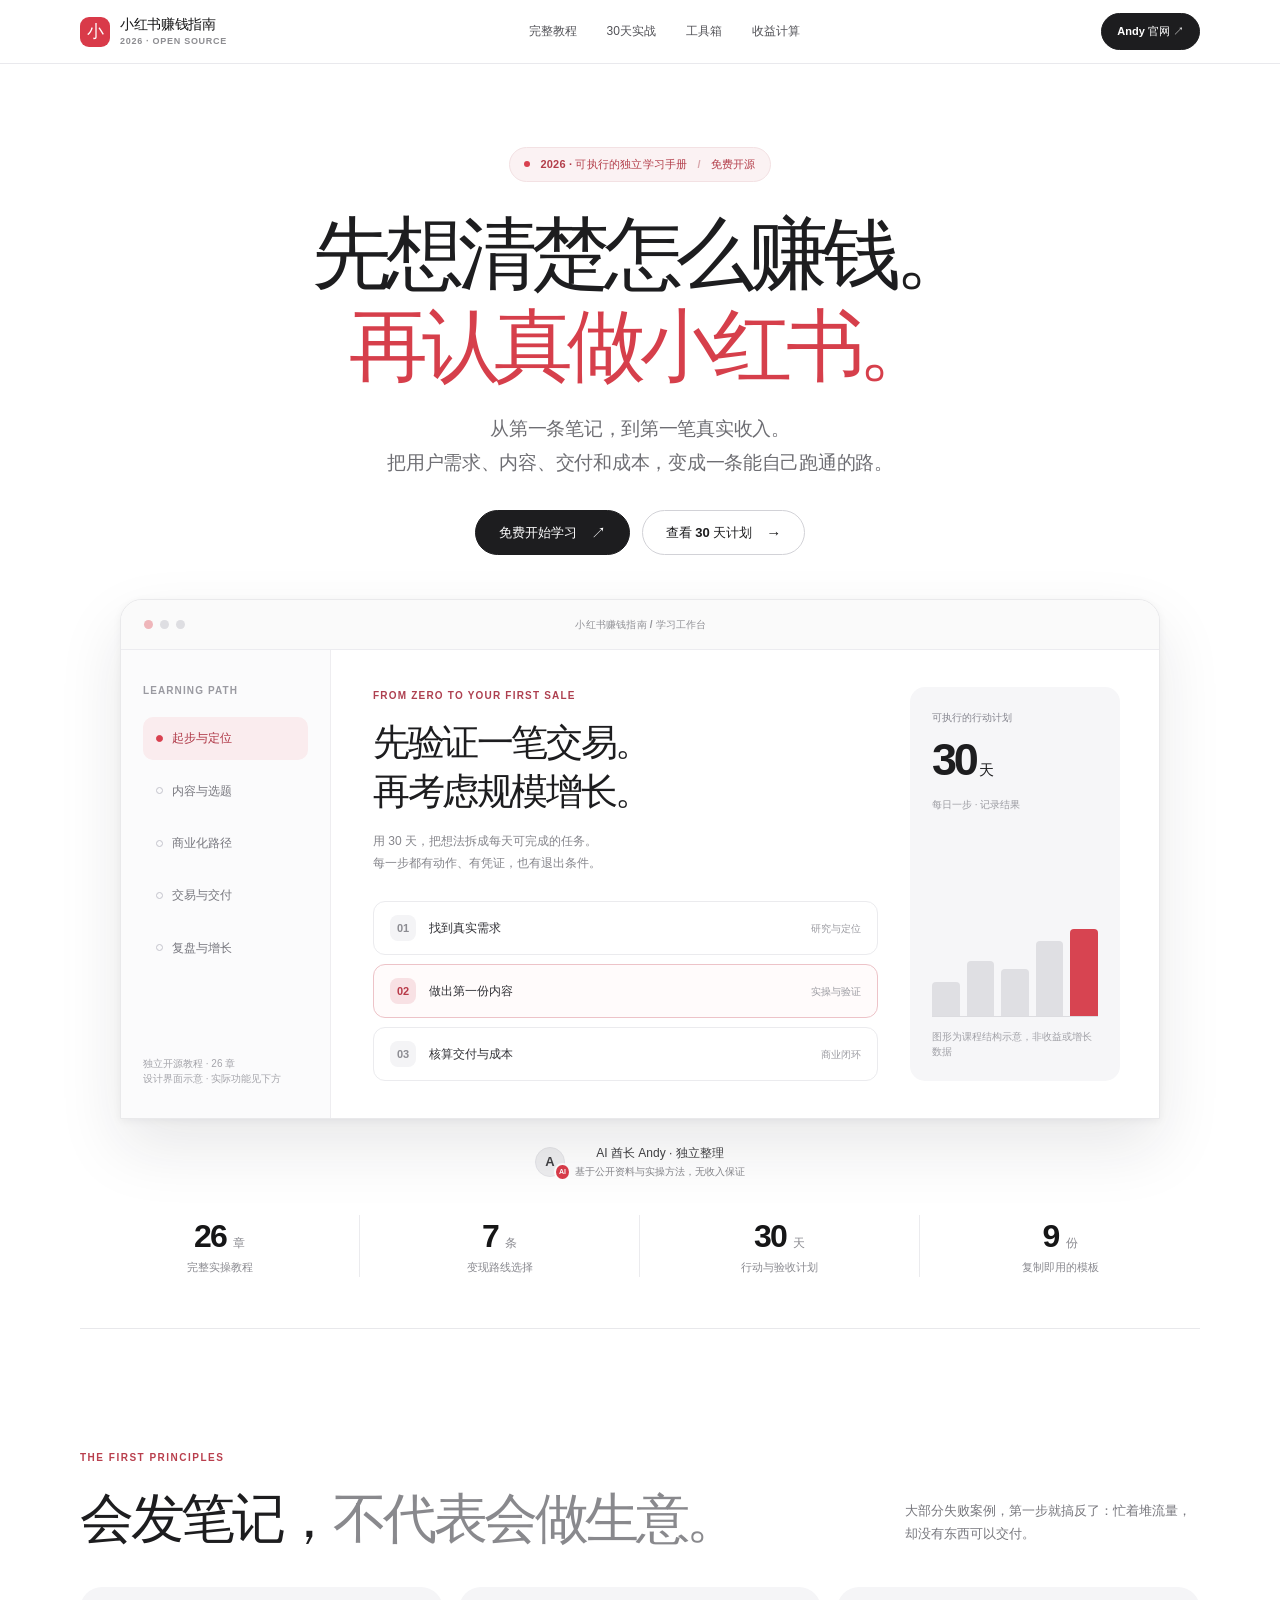
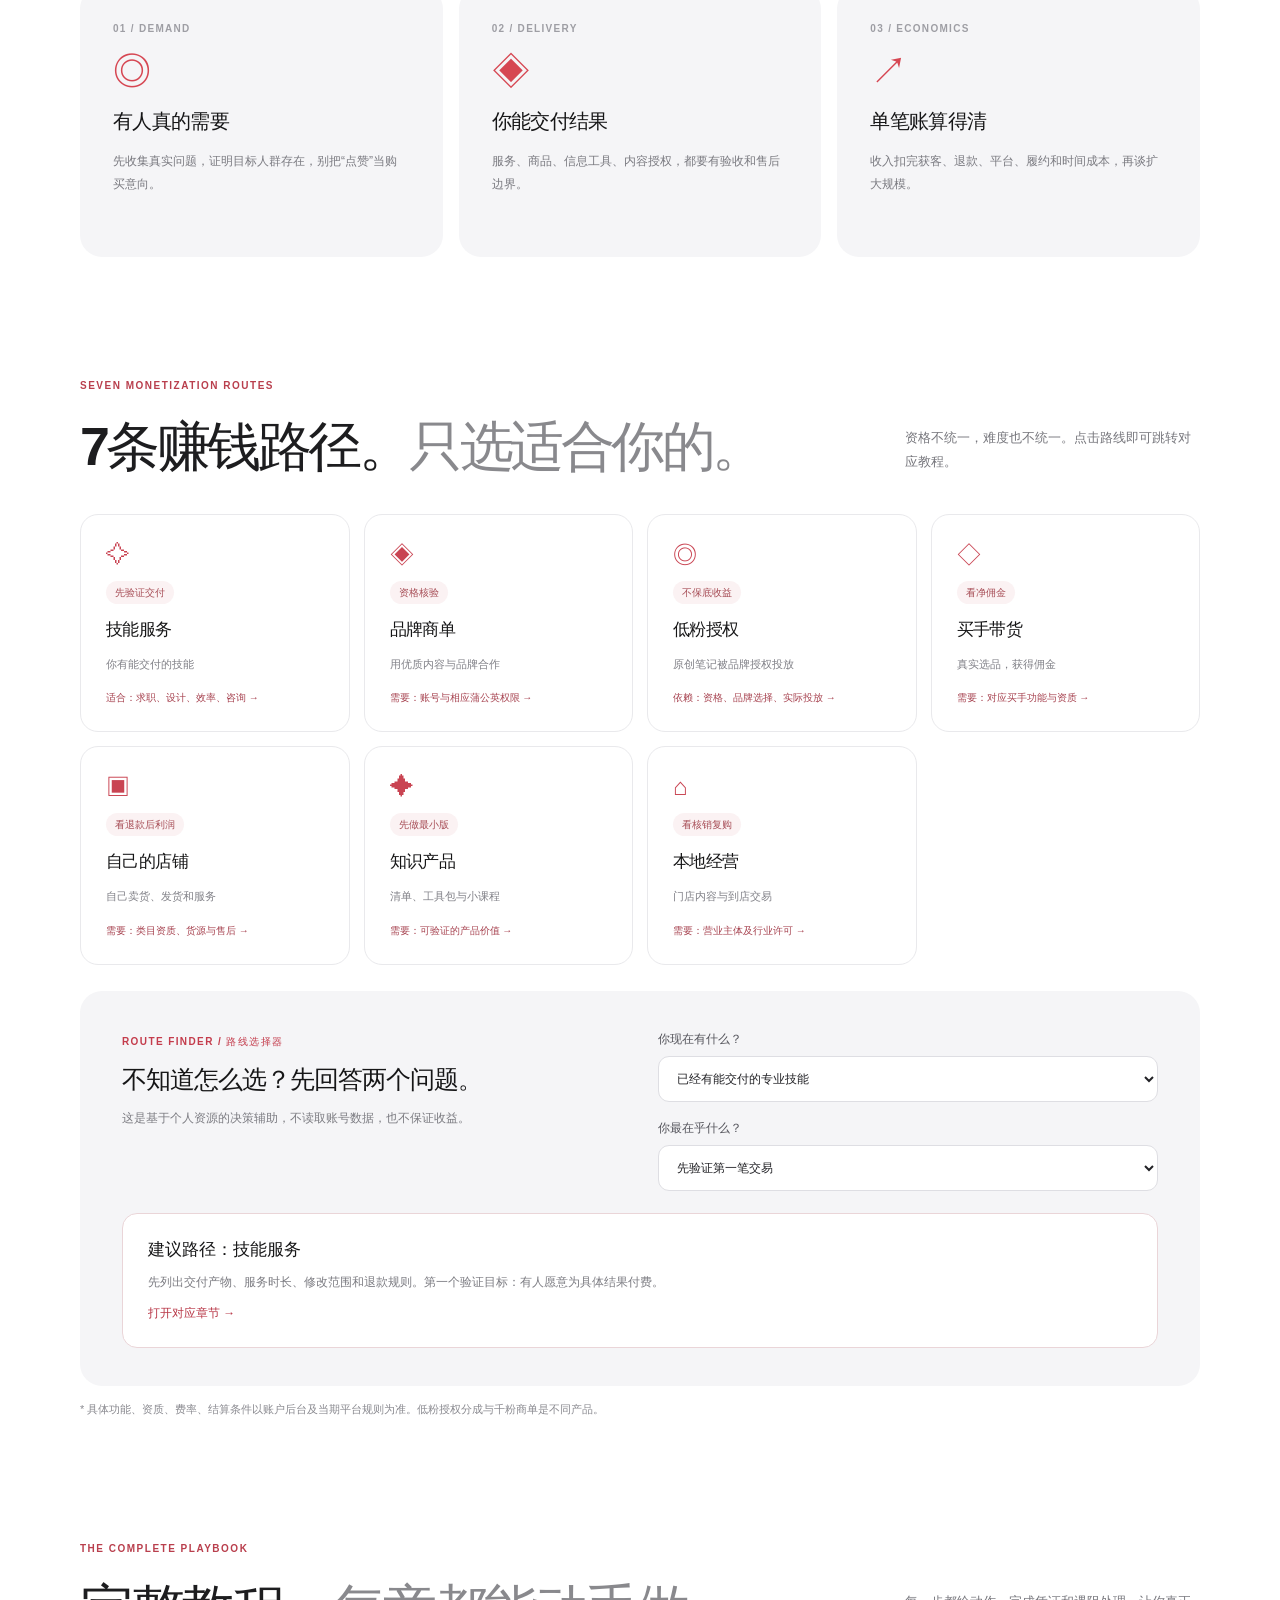
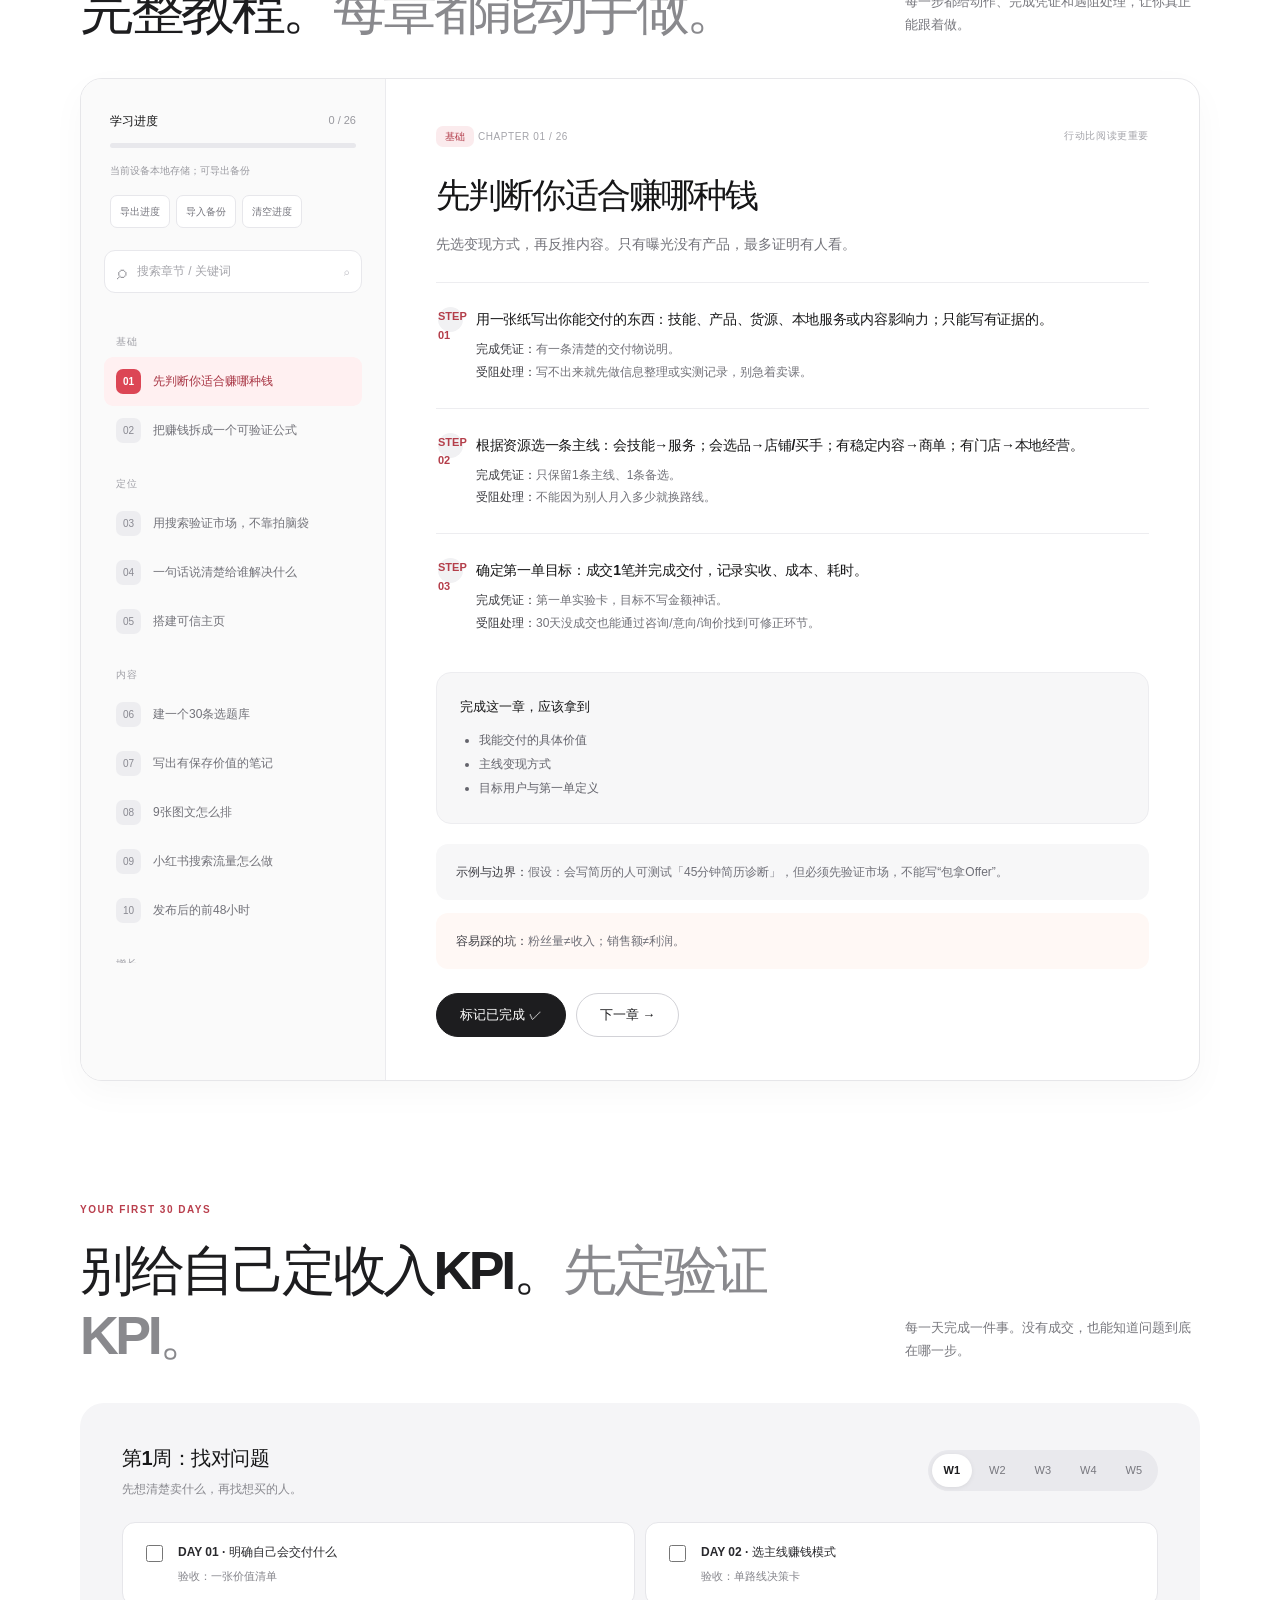
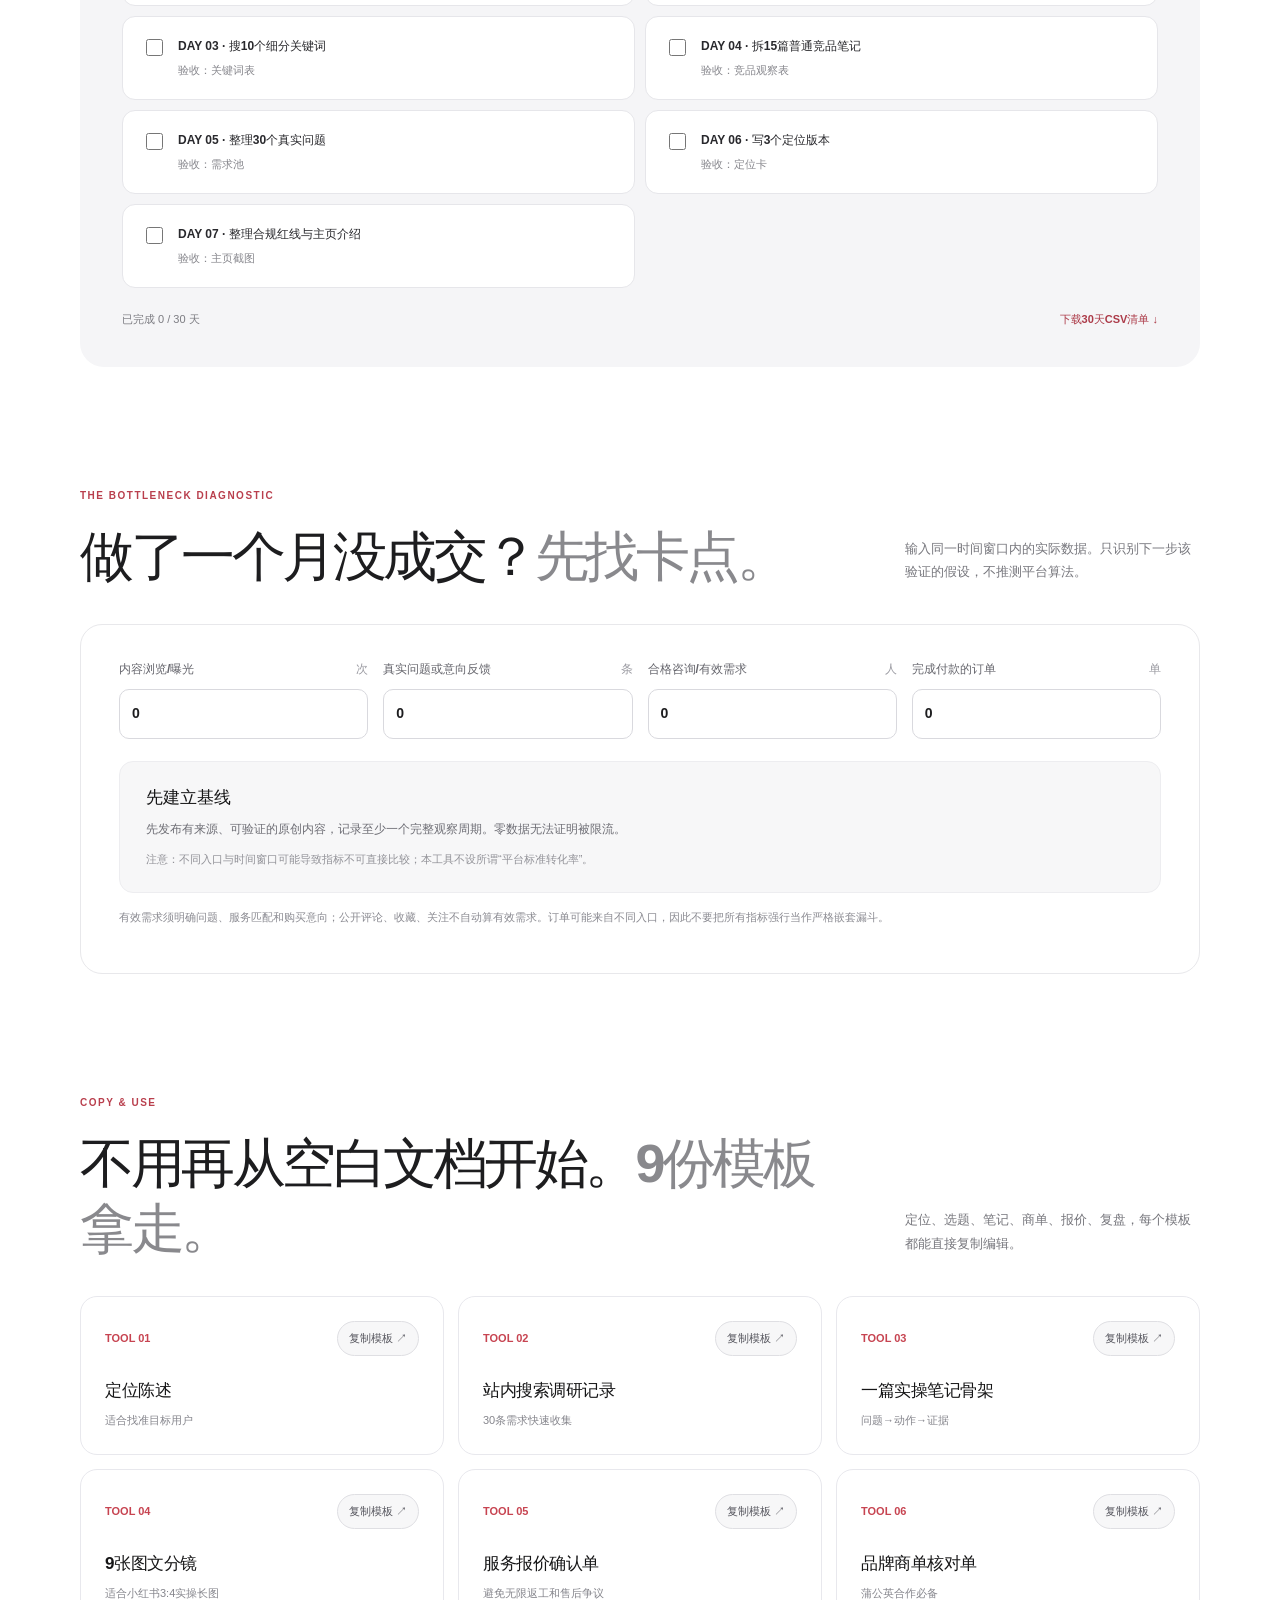
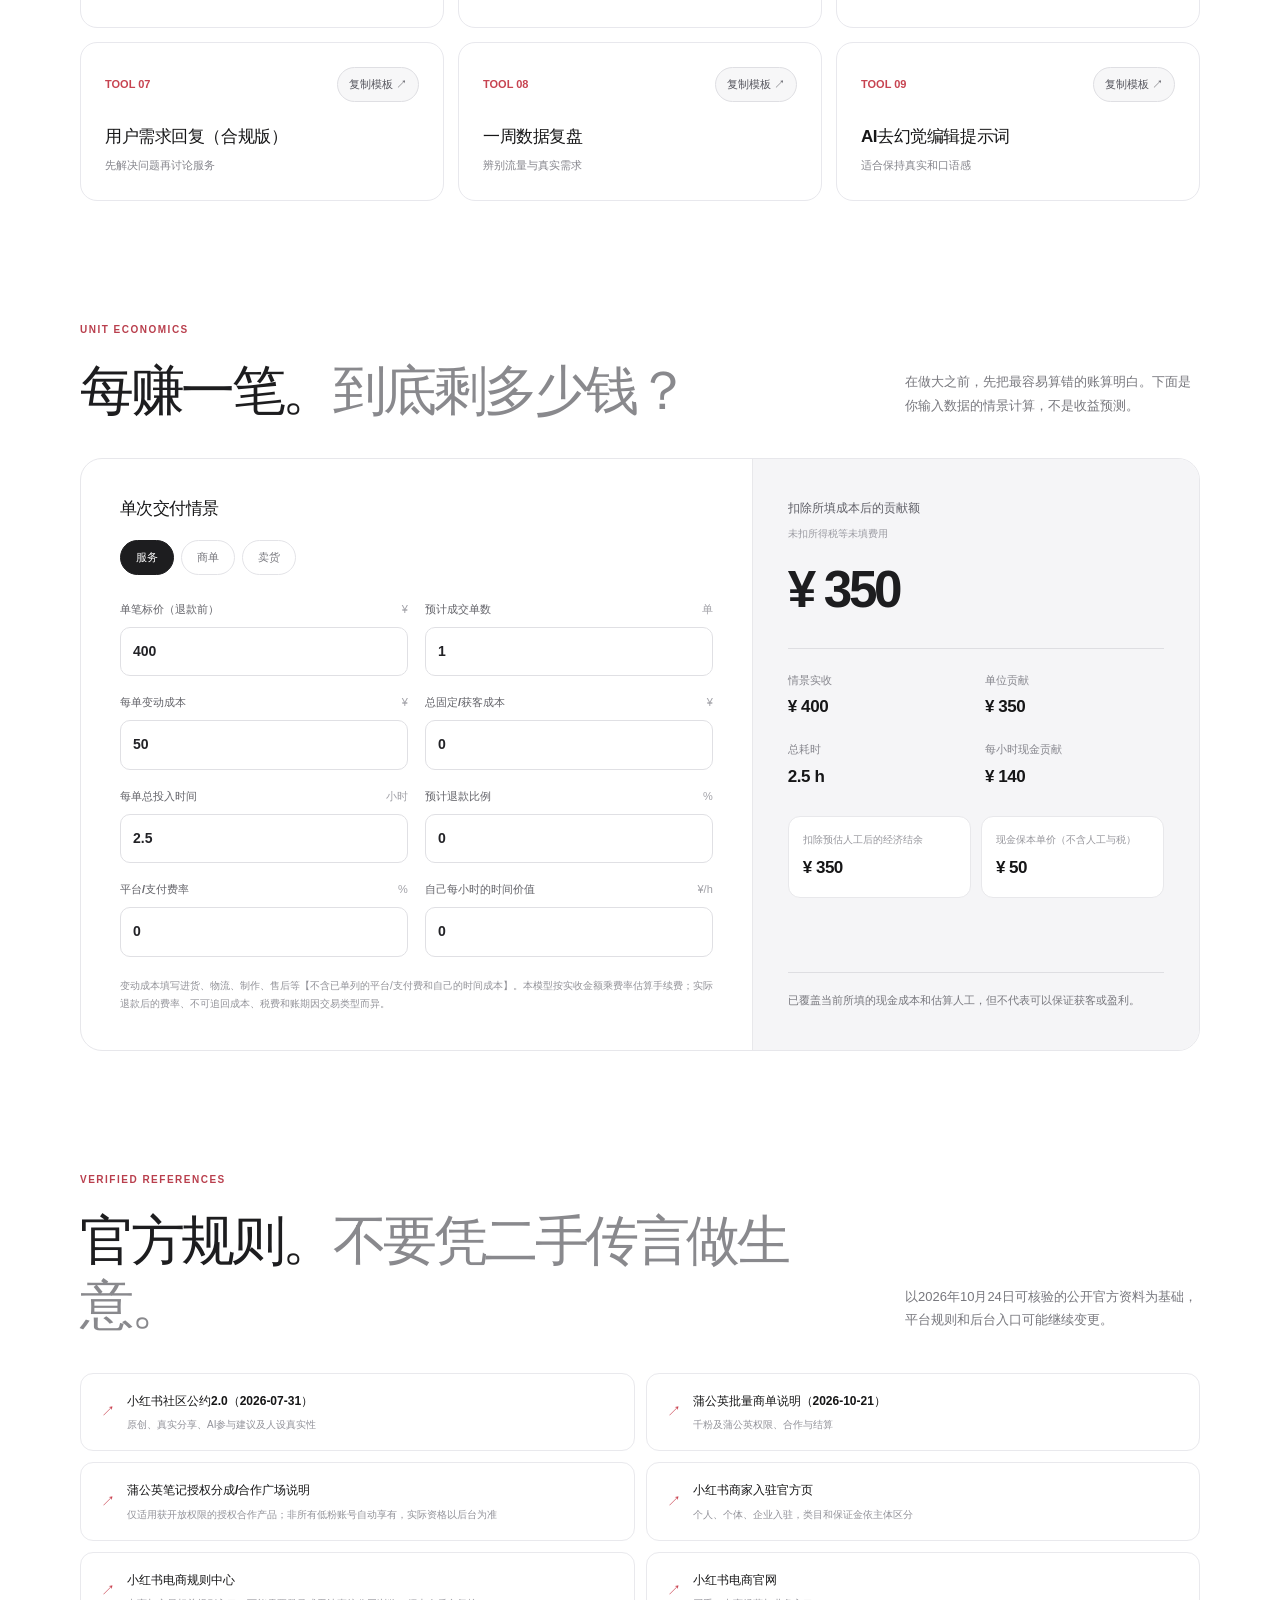
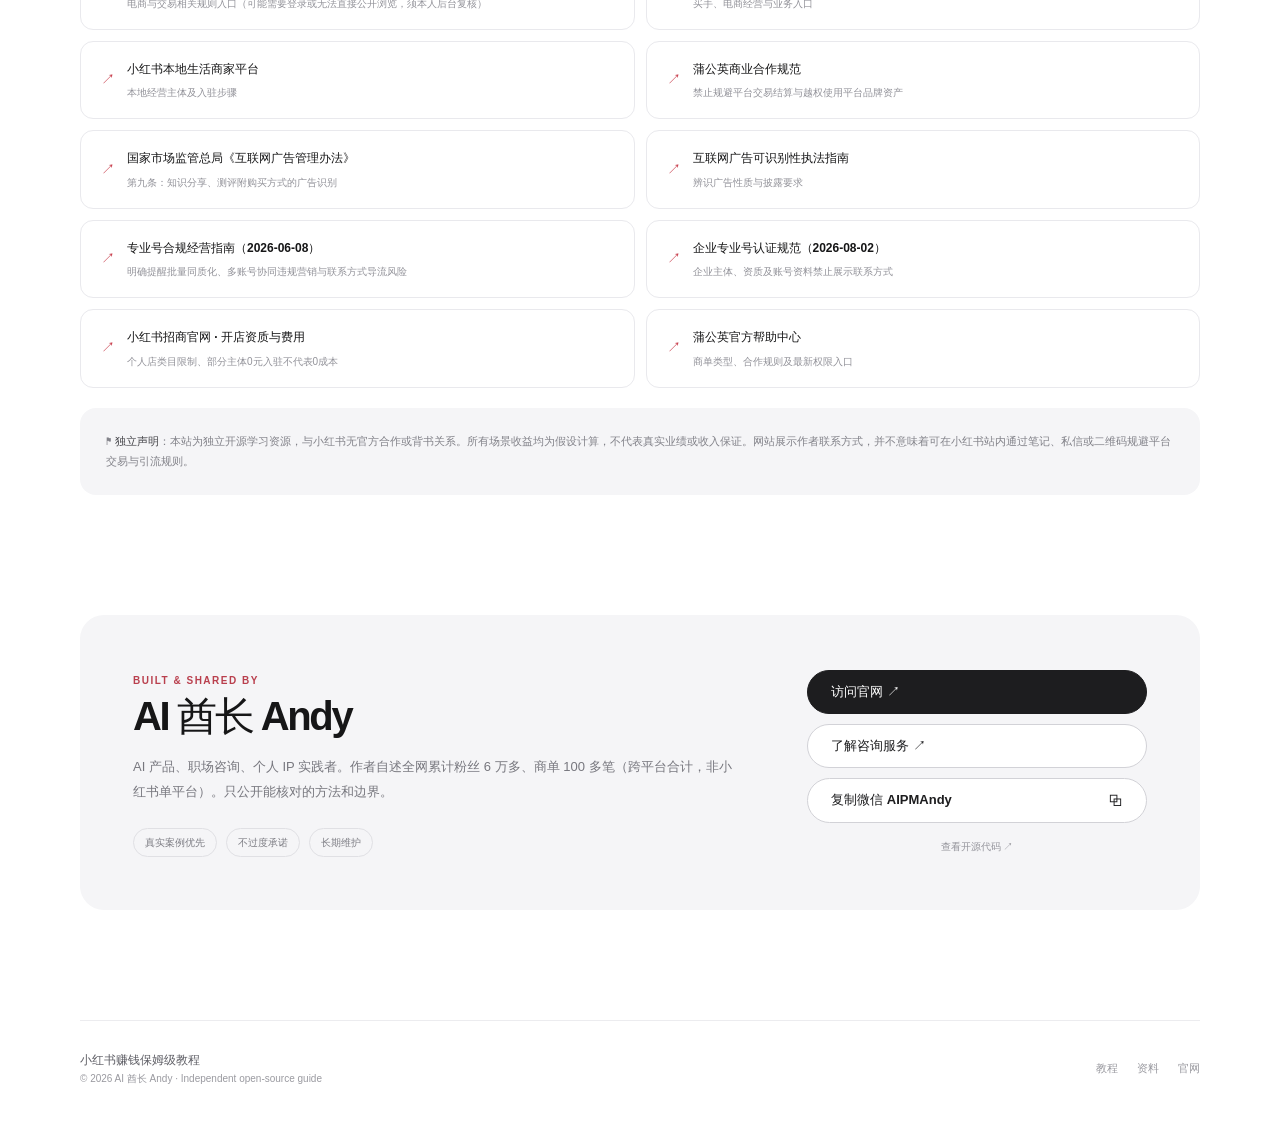
==== index.html @ f793bf7f "feat: open-source Xiaohongshu Income Handbook V3 (complete site, guide and tests)" ====
<!doctype html>


<html lang="zh-CN">
<head>
<meta charset="utf-8"/><title>小红书赚钱保姆级教程｜26章·7条变现路径·30天实战｜AI 酋长 Andy</title><meta content="width=device-width,initial-scale=1,viewport-fit=cover" name="viewport"/>
<meta content="light" name="color-scheme"/><meta content="#ffffff" name="theme-color"/>
<meta content="小红书赚钱保姆级教程（2026）：26章实操、7条变现路径、30天执行计划、路径选择器、漏斗诊断、真实利润计算器。真实案例与合规规则，免费开源。" name="description"/>
<meta content="AI 酋长 Andy" name="author"/>
<meta content="website" property="og:type"/><meta content="小红书赚钱保姆级教程" property="og:site_name"/>
<meta content="小红书赚钱保姆级教程 · 从0到第一单" property="og:title"/><meta content="先验证愿不愿意付钱，再考虑如何涨粉。26章完整实操手册、30天计划、收入成本计算器。" property="og:description"/>
<meta content="https://aipmandy.github.io/xiaohongshu-income-handbook/assets/social-preview.png" property="og:image"/>
<meta content="https://aipmandy.github.io/xiaohongshu-income-handbook/" property="og:url"/>
<meta content="summary_large_image" name="twitter:card"/>
<link href="https://aipmandy.github.io/xiaohongshu-income-handbook/" rel="canonical"/>
<link href="assets/style.css" rel="stylesheet"/>
<link href="assets/favicon.svg" rel="icon" type="image/svg+xml"/></head>
<body>
<a class="skip-link" href="#guide">跳到完整教程</a>
<noscript><div class="noscript-note">本站交互功能需要 JavaScript。你仍可阅读 <a href="docs/complete-handbook.md">完整26章文本教程</a> 与 <a href="templates/30-day-plan.csv">30天CSV清单</a>。</div></noscript>
<div aria-hidden="true" class="bg-orb orb-one"></div><div aria-hidden="true" class="bg-orb orb-two"></div><div aria-hidden="true" class="bg-orb orb-three"></div>
<div aria-hidden="true" class="noise"></div>
<header class="topbar glass">
<a aria-label="返回首页" class="brand" href="#home"><span class="brand-mark">小</span><span class="brand-label">小红书赚钱指南 <small>2026 · OPEN SOURCE</small></span></a>
<nav aria-label="主导航" class="top-nav">
<a data-nav="guide" href="#guide">完整教程</a><a data-nav="roadmap" href="#roadmap">30天实战</a><a data-nav="templates" href="#templates">工具箱</a><a data-nav="calculator" href="#calculator">收益计算</a>
</nav>
<div class="top-actions"><a class="nav-social" href="https://metaver.vip/" rel="noopener noreferrer" target="_blank">Andy 官网 ↗</a><button aria-controls="mobileLinks" aria-expanded="false" aria-label="打开菜单" class="menu-button" id="mobileMenu" type="button"><span></span><span></span></button></div>
</header>
<nav aria-label="移动导航" class="mobile-links glass" hidden="" id="mobileLinks"><a href="#guide">完整教程</a><a href="#roadmap">30天实战</a><a href="#templates">工具箱</a><a href="#calculator">收益计算</a><a href="#sources">官方资料</a></nav>
<main>
<section class="hero container" id="home">
<div class="hero-tag"><span class="live-dot"></span> 2026 · 可执行的独立学习手册 <span class="tag-split">/</span> 免费开源</div>
<div class="hero-layout">
<div class="hero-copy">
<h1>先想清楚怎么赚钱。<br/><span class="gradient-text">再认真做小红书。</span></h1>
<p class="hero-sub">从第一条笔记，到第一笔真实收入。<br class="desktop-only"/> 把用户需求、内容、交付和成本，变成一条能自己跑通的路。</p>
<div class="hero-buttons"><a class="btn primary" href="#guide">免费开始学习 <span>↗</span></a><a class="btn secondary" href="#roadmap">查看 30 天计划 <span>→</span></a></div>
<div class="hero-cred"><div class="avatars">A<span>AI</span></div><div>AI 酋长 Andy · 独立整理<br/><small>基于公开资料与实操方法，无收入保证</small></div></div>
</div>
<div aria-label="网站教程界面设计展示。示意展示30天计划的操作结构，不包含真实收入或用户数据" class="hero-visual">
<div class="visual-panel">
<div class="preview-toolbar"><span aria-hidden="true" class="preview-dots"><i></i><i></i><i></i></span><span class="preview-url">小红书赚钱指南 / 学习工作台</span><span class="preview-spacer"></span></div>
<div class="preview-body">
<div aria-hidden="true" class="preview-sidebar">
<div class="preview-sidebar-label">LEARNING PATH</div>
<div class="preview-sidebar-item active"><b></b> 起步与定位</div>
<div class="preview-sidebar-item"><b></b> 内容与选题</div>
<div class="preview-sidebar-item"><b></b> 商业化路径</div>
<div class="preview-sidebar-item"><b></b> 交易与交付</div>
<div class="preview-sidebar-item"><b></b> 复盘与增长</div>
<div class="preview-sidebar-foot">独立开源教程 · 26 章<br/>设计界面示意 · 实际功能见下方</div>
</div>
<div class="preview-main">
<div class="preview-core">
<div class="preview-overline">FROM ZERO TO YOUR FIRST SALE</div>
<h3>先验证一笔交易。<br/>再考虑规模增长。</h3>
<p class="preview-description">用 30 天，把想法拆成每天可完成的任务。<br/>每一步都有动作、有凭证，也有退出条件。</p>
<div class="preview-steps">
<div class="preview-step"><span class="preview-step-index">01</span><strong>找到真实需求</strong><small>研究与定位</small></div>
<div class="preview-step is-current"><span class="preview-step-index">02</span><strong>做出第一份内容</strong><small>实操与验证</small></div>
<div class="preview-step"><span class="preview-step-index">03</span><strong>核算交付与成本</strong><small>商业闭环</small></div>
</div>
</div>
<div aria-hidden="true" class="preview-side-stat">
<span class="slabel">可执行的行动计划</span><span class="snumber">30<span>天</span></span><span class="sdetail">每日一步 · 记录结果</span>
<div class="preview-bars"><i></i><i></i><i></i><i></i><i></i></div><span class="preview-caveat">图形为课程结构示意，非收益或增长数据</span>
</div>
</div>
</div>
</div>
</div>
</div>
<div class="hero-stats"><div><strong>26 <span>章</span></strong><small>完整实操教程</small></div><div><strong>7 <span>条</span></strong><small>变现路线选择</small></div><div><strong>30 <span>天</span></strong><small>行动与验收计划</small></div><div><strong>9 <span>份</span></strong><small>复制即用的模板</small></div></div>
</section>
<section class="container intro-block"><div class="section-eyebrow">THE FIRST PRINCIPLES</div><div class="section-heading"><h2>会发笔记，<span>不代表会做生意。</span></h2><p>大部分失败案例，第一步就搞反了：忙着堆流量，却没有东西可以交付。</p></div><div class="principle-grid"><article class="glass principle-card"><div class="p-index">01 / DEMAND</div><div class="big-sym">◎</div><h3>有人真的需要</h3><p>先收集真实问题，证明目标人群存在，别把“点赞”当购买意向。</p></article><article class="glass principle-card"><div class="p-index">02 / DELIVERY</div><div class="big-sym">◈</div><h3>你能交付结果</h3><p>服务、商品、信息工具、内容授权，都要有验收和售后边界。</p></article><article class="glass principle-card"><div class="p-index">03 / ECONOMICS</div><div class="big-sym">↗</div><h3>单笔账算得清</h3><p>收入扣完获客、退款、平台、履约和时间成本，再谈扩大规模。</p></article></div></section>
<section class="container routes-section" id="routes"><div class="section-eyebrow">SEVEN MONETIZATION ROUTES</div><div class="section-heading"><h2>7条赚钱路径。<span>只选适合你的。</span></h2><p>资格不统一，难度也不统一。点击路线即可跳转对应教程。</p></div>
<div class="route-grid" id="routeGrid"></div>
<div class="decision-card glass" id="routeDecision">
<div><span class="micro-label">ROUTE FINDER / 路线选择器</span><h3>不知道怎么选？先回答两个问题。</h3><p>这是基于个人资源的决策辅助，不读取账号数据，也不保证收益。</p></div>
<div class="decision-inputs"><label>你现在有什么？<select id="routeAsset"><option value="skill">已经有能交付的专业技能</option><option value="product">有货源 / 自有产品</option><option value="shop">有线下门店或到店服务</option><option value="content">能持续创作优质原创内容</option><option value="none">没有明确产品，准备从零开始</option></select></label><label>你最在乎什么？<select id="routeGoal"><option value="first">先验证第一笔交易</option><option value="scale">后续可规模化经营</option><option value="light">先小投入测试</option></select></label></div>
<div aria-live="polite" class="decision-result" id="routeResult"><strong>建议路径：技能服务</strong><p>先确定交付边界与试用反馈，再用内容寻找真实需求。</p><a href="#guide" id="routeLearn">打开对应章节 →</a></div>
</div><div class="route-note">* 具体功能、资质、费率、结算条件以账户后台及当期平台规则为准。低粉授权分成与千粉商单是不同产品。</div></section>
<section class="guide-section" id="guide"><div class="container"><div class="section-eyebrow">THE COMPLETE PLAYBOOK</div><div class="section-heading"><h2>完整教程。<span>每章都能动手做。</span></h2><p>每一步都给动作、完成凭证和遇阻处理，让你真正能跟着做。</p></div>
<div class="study-shell glass"><aside class="study-side" id="studySide"><div class="study-progress"><div class="progress-top"><strong>学习进度</strong><span id="progressLabel">0 / 26</span></div><div class="progress-track"><span id="progressFill"></span></div><small>当前设备本地存储；可导出备份</small><div class="progress-tools"><button id="exportProgress" type="button">导出进度</button><button id="importProgress" type="button">导入备份</button><button id="resetProgress" type="button">清空进度</button></div><input accept="application/json,.json" aria-label="选择进度备份文件" class="visually-hidden" id="importProgressFile" type="file"/></div><label class="search-box"><span aria-hidden="true">⌕</span><input aria-label="搜索章节" autocomplete="off" id="chapterSearch" placeholder="搜索章节 / 关键词" type="search"/><span class="keyboard-hint">⌕</span></label><div aria-label="章节目录" class="chapter-list" id="chapterList"></div></aside>
<div class="study-content"><div class="reading-top"><div><span class="chapter-category" id="chapterCategory">基础</span> <span class="chapter-number" id="chapterNumber">CHAPTER 01 / 26</span></div><span class="reading-time">行动比阅读更重要</span></div><h3 id="chapterTitle">—</h3><p class="chapter-lead" id="chapterLead"></p><div class="steps" id="chapterSteps"></div><div class="chapter-check glass-inner"><h4>完成这一章，应该拿到</h4><ul id="chapterCheck"></ul></div><div id="chapterExample"></div><div id="chapterPitfalls"></div><div id="chapterSources"></div><div class="reader-actions"><button class="btn primary" id="markDone">标记已完成 ✓</button><button class="btn secondary" id="nextChapter">下一章 →</button></div></div></div></div></section>
<section class="container roadmap-section" id="roadmap"><div class="section-eyebrow">YOUR FIRST 30 DAYS</div><div class="section-heading"><h2>别给自己定收入KPI。<span>先定验证KPI。</span></h2><p>每一天完成一件事。没有成交，也能知道问题到底在哪一步。</p></div><div class="roadmap-shell glass"><div class="roadmap-header"><div><strong id="roadmapTitle">第1周：找对问题</strong><p id="roadmapDesc">别急着发，先有主线变现方式。</p></div><div aria-label="计划周次" class="week-tabs" role="group"><button class="week-tab active" data-week="1">W1</button><button class="week-tab" data-week="2">W2</button><button class="week-tab" data-week="3">W3</button><button class="week-tab" data-week="4">W4</button><button class="week-tab" data-week="5">W5</button></div></div><div class="days-list" id="daysList"></div><div class="roadmap-bottom"><span id="dayProgress">已完成 0 / 30 天</span><a download="" href="templates/30-day-plan.csv">下载30天CSV清单 ↓</a></div></div></section>
<section class="container diagnostic-section" id="diagnostic"><div class="section-eyebrow">THE BOTTLENECK DIAGNOSTIC</div><div class="section-heading"><h2>做了一个月没成交？<span>先找卡点。</span></h2><p>输入同一时间窗口内的实际数据。只识别下一步该验证的假设，不推测平台算法。</p></div>
<div class="diagnostic-panel glass"><div class="diag-grid"><label>内容浏览/曝光 <span>次</span><input id="diagViews" inputmode="numeric" min="0" type="number" value="0"/></label><label>真实问题或意向反馈 <span>条</span><input id="diagInterest" inputmode="numeric" min="0" type="number" value="0"/></label><label>合格咨询/有效需求 <span>人</span><input id="diagLeads" inputmode="numeric" min="0" type="number" value="0"/></label><label>完成付款的订单 <span>单</span><input id="diagOrders" inputmode="numeric" min="0" type="number" value="0"/></label></div>
<div aria-live="polite" class="diag-output" id="diagOutput"><strong>先采集基线</strong><p>没有实际记录时先跑一组原创内容实验。</p></div>
<p class="diag-footnote">有效需求须明确问题、服务匹配和购买意向；公开评论、收藏、关注不自动算有效需求。订单可能来自不同入口，因此不要把所有指标强行当作严格嵌套漏斗。</p></div></section>
<section class="container tools-section" id="templates"><div class="section-eyebrow">COPY &amp; USE</div><div class="section-heading"><h2>不用再从空白文档开始。<span>9份模板拿走。</span></h2><p>定位、选题、笔记、商单、报价、复盘，每个模板都能直接复制编辑。</p></div><div class="tool-grid" id="toolGrid"></div></section>
<section class="container calc-section" id="calculator"><div class="section-eyebrow">UNIT ECONOMICS</div><div class="section-heading"><h2>每赚一笔。<span>到底剩多少钱？</span></h2><p>在做大之前，先把最容易算错的账算明白。下面是你输入数据的情景计算，不是收益预测。</p></div><div class="calculator glass"><div class="calc-fields"><div class="calc-title">单次交付情景</div><div class="calc-selectors"><button class="preset active" data-preset="service">服务</button><button class="preset" data-preset="brand">商单</button><button class="preset" data-preset="store">卖货</button></div><div class="calc-grid">
<label>单笔标价（退款前） <span>¥</span><input id="calcPrice" inputmode="decimal" min="0" step="1" type="number" value="400"/></label>
<label>预计成交单数 <span>单</span><input id="calcQty" inputmode="numeric" min="0" step="1" type="number" value="1"/></label>
<label>每单变动成本 <span>¥</span><input id="calcCost" inputmode="decimal" min="0" step="1" type="number" value="50"/></label>
<label>总固定/获客成本 <span>¥</span><input id="calcFixed" inputmode="decimal" min="0" step="1" type="number" value="0"/></label>
<label>每单总投入时间 <span>小时</span><input id="calcHours" inputmode="decimal" min="0" step="0.5" type="number" value="2.5"/></label>
<label>预计退款比例 <span>%</span><input id="calcRefund" inputmode="decimal" max="100" min="0" step="1" type="number" value="0"/></label><label>平台/支付费率 <span>%</span><input id="calcPlatform" inputmode="decimal" max="100" min="0" step="0.1" type="number" value="0"/></label><label>自己每小时的时间价值 <span>¥/h</span><input id="calcLabor" inputmode="decimal" min="0" step="10" type="number" value="0"/></label></div>
<p class="calc-detail">变动成本填写进货、物流、制作、售后等【不含已单列的平台/支付费和自己的时间成本】。本模型按实收金额乘费率估算手续费；实际退款后的费率、不可追回成本、税费和账期因交易类型而异。</p></div>
<div class="calc-result"><div class="result-label">扣除所填成本后的贡献额 <small>未扣所得税等未填费用</small></div><div class="result-big" id="calcNet">¥ 350</div><div class="result-grid"><div><span>情景实收</span><strong id="calcGross">¥ 400</strong></div><div><span>单位贡献</span><strong id="calcUnit">¥ 350</strong></div><div><span>总耗时</span><strong id="calcTotalHours">2.5 h</strong></div><div><span>每小时现金贡献</span><strong id="calcHourly">¥ 140</strong></div></div><div class="result-extended"><div><span>扣除预估人工后的经济结余</span><strong id="calcEconomic">¥ 350</strong></div><div><span>现金保本单价（不含人工与税）</span><strong id="calcBreakEven">¥ 50</strong></div></div><div class="result-tip" id="calcAdvice">当前情景为正贡献，但还要检查税费、固定成本和真实需求。</div></div></div></section>
<section class="container sources-section" id="sources"><div class="section-eyebrow">VERIFIED REFERENCES</div><div class="section-heading"><h2>官方规则。<span>不要凭二手传言做生意。</span></h2><p>以2026年10月24日可核验的公开官方资料为基础，平台规则和后台入口可能继续变更。</p></div><div class="sources-grid" id="sourcesGrid"></div><div class="disclaimer glass">⚑ <strong>独立声明</strong>：本站为独立开源学习资源，与小红书无官方合作或背书关系。所有场景收益均为假设计算，不代表真实业绩或收入保证。网站展示作者联系方式，并不意味着可在小红书站内通过笔记、私信或二维码规避平台交易与引流规则。</div></section>
<section class="container about-section" id="about"><div class="author-panel glass"><div><span class="section-eyebrow">BUILT &amp; SHARED BY</span><h2>AI 酋长 Andy</h2><p>AI 产品、职场咨询、个人 IP 实践者。作者自述全网累计粉丝 6 万多、商单 100 多笔（跨平台合计，非小红书单平台）。只公开能核对的方法和边界。</p><div class="author-facts"><span>真实案例优先</span><span>不过度承诺</span><span>长期维护</span></div></div><div class="author-actions"><a class="btn primary" href="https://metaver.vip/" rel="noopener noreferrer" target="_blank">访问官网 ↗</a><a class="btn secondary" href="https://metaver.vip/services" rel="noopener noreferrer" target="_blank">了解咨询服务 ↗</a><button class="btn outline" id="copyWechat">复制微信 AIPMAndy <span>⧉</span></button><a class="minor-link" href="https://github.com/AIPMAndy/xiaohongshu-income-handbook" rel="noopener noreferrer" target="_blank">查看开源代码 ↗</a></div></div></section>
</main>
<footer class="footer container"><div><strong>小红书赚钱保姆级教程</strong><span>© 2026 AI 酋长 Andy · Independent open-source guide</span></div><div><a href="#guide">教程</a><a href="#sources">资料</a><a href="https://metaver.vip/" rel="noopener noreferrer" target="_blank">官网</a></div></footer>
<div aria-live="polite" class="toast" id="toast" role="status"></div>
<script src="assets/data.js"></script><script src="assets/app.js"></script>
</body></html>
---- assets/style.css ----
/* Xiaohongshu Income Handbook — Editorial White / Apple-inspired redesign, 2026.10 */
:root {
  color-scheme: light;
  --bg:#fff; --bg2:#f5f5f7; --ink:#161617; --muted:#6e6e73; --soft:#86868b;
  --red:#db3945; --pink:#fff0f1; --blue:#0066cc; --line:#e5e5e8;
  --glass:#fff; --glass2:#fff; --radius:24px; --max:1120px;
  font-family:-apple-system,BlinkMacSystemFont,'SF Pro Display','SF Pro Text','PingFang SC','Noto Sans SC','Microsoft YaHei',sans-serif;
  font-synthesis:none;
}
* {box-sizing:border-box}
html {scroll-behavior:smooth;scroll-padding-top:90px;overflow-x:clip}
body {margin:0;background:var(--bg);color:var(--ink);font-size:14px;line-height:1.7;min-width:320px;overflow-x:clip;-webkit-font-smoothing:antialiased}
a {color:inherit;text-decoration:none}
button,input,select {font:inherit}
button {cursor:pointer}
button,a,input,select {-webkit-tap-highlight-color:transparent}
::selection {background:#f8cfd2;color:#242428}
.container {width:min(var(--max),calc(100% - 72px));margin-inline:auto}
.noise,.bg-orb {display:none!important}
.glass {background:#fff;border:1px solid var(--line);box-shadow:none;backdrop-filter:none;-webkit-backdrop-filter:none}
.skip-link{position:absolute;top:-100px;left:20px;z-index:100;padding:10px 17px;border-radius:9px;background:#111;color:#fff}
.skip-link:focus{top:8px}
.noscript-note{padding:16px 25px;background:#f0f0f2;color:#111}.noscript-note a{text-decoration:underline}
.visually-hidden{position:absolute!important;width:1px;height:1px;padding:0;margin:-1px;overflow:hidden;clip:rect(0,0,0,0);white-space:nowrap;border:0}
:focus-visible{outline:3px solid #0071e3;outline-offset:3px}
/* Quiet site-wide navigation */
.topbar{position:sticky;z-index:30;top:0;display:flex;align-items:center;justify-content:space-between;gap:20px;width:100%;max-width:none;height:64px;padding:0 max(30px,calc((100% - 1120px)/2));margin:0;border:0;border-bottom:1px solid #e9e9ed;border-radius:0;background:rgba(255,255,255,.91);backdrop-filter:saturate(180%) blur(18px);-webkit-backdrop-filter:saturate(180%) blur(18px)}
.brand{display:flex;align-items:center;gap:10px;white-space:nowrap;flex-shrink:0}
.brand-mark{display:grid;place-items:center;width:30px;height:30px;background:#d93a49;color:#fff;border-radius:9px;font-size:17px;font-weight:800;line-height:1}
.brand-mark span{color:#fff}
.brand-label{display:block;letter-spacing:-.025em;font-size:14px;font-weight:750;line-height:1.2}
.brand-label small{display:block;font-size:9px;letter-spacing:.08em;color:#8d8d91;font-weight:600;margin-top:3px}
.top-nav{display:flex;align-items:center;gap:30px}
.top-nav a{font-size:12px;color:#525257;transition:color .16s;white-space:nowrap}
.top-nav a:hover,.top-nav a.active{color:#ce3341}
.top-actions{display:flex;gap:10px;align-items:center}
.nav-social{background:#1d1d1f;border:1px solid #1d1d1f;color:#fff;white-space:nowrap;border-radius:99px;padding:8px 15px;font-size:11px;font-weight:600;transition:.2s}
.nav-social:hover{background:#424245}
.menu-button{display:none;position:relative;border:0;background:none;width:40px;height:38px}
.menu-button span{position:absolute;top:14px;left:9px;right:9px;height:2px;background:#161617;border-radius:99px}
.menu-button span+span{top:23px}
.mobile-links{display:none}
/* Hero: typography first, restrained application mock, no fake performance metrics */
.hero{padding-top:83px;padding-bottom:0;text-align:center}
.hero-tag{display:inline-flex;align-items:center;justify-content:center;gap:10px;background:#fbf2f3;color:#b33e4a;border-radius:99px;border:1px solid #f3e1e3;padding:7px 14px;font-size:11px;letter-spacing:.018em;font-weight:650}
.live-dot{display:block;width:6px;height:6px;border-radius:50%;background:#d9414f}
.tag-split{color:#d8a5aa}
.hero-layout{display:flex;flex-direction:column;align-items:center;gap:0}
.hero-copy{display:contents}
.hero-copy h1{order:0;font-size:clamp(46px,6.2vw,88px);font-weight:730;letter-spacing:-.078em;line-height:1.16;margin:26px auto 20px;max-width:1050px;color:#1d1d1f}
.gradient-text{color:#d63f4b;background:none;-webkit-text-fill-color:currentColor}
.hero-sub{order:1;margin:0 auto;max-width:740px;font-size:19px;line-height:1.8;letter-spacing:-.014em;color:#6e6e73}
.hero-buttons{order:2;display:flex;justify-content:center;flex-wrap:wrap;gap:12px;margin:30px auto 0}
.btn{display:inline-flex;align-items:center;justify-content:center;gap:14px;min-height:44px;padding:11px 23px;border-radius:100px;border:1px solid transparent;background:none;white-space:nowrap;font-size:13px;font-weight:650;line-height:1.4;transition:background .18s,transform .18s,border-color .18s}
.btn:hover{transform:translateY(-1px)}
.btn.primary{background:#1d1d1f;border-color:#1d1d1f;color:white;box-shadow:none}
.btn.primary:hover{background:#38383b}
.btn.secondary,.btn.outline{background:#fff;border-color:#d2d2d7;color:#1d1d1f}
.btn.secondary:hover,.btn.outline:hover{background:#f5f5f7}
.btn span{font-size:15px}
.hero-cred{order:4;display:flex;align-items:center;justify-content:center;gap:10px;font-size:12px;line-height:1.5;margin:25px auto 0;color:#424245}
.hero-cred strong{font-weight:680}
.hero-cred small{color:#86868b;font-size:10px}
.avatars{display:grid;place-items:center;position:relative;width:30px;height:30px;color:#424245;background:#eeeef0;border:1px solid #e4e4e8;border-radius:50%;font-weight:750;font-size:13px}
.avatars span{position:absolute;right:-7px;bottom:-5px;border:2px solid white;padding:2px 3px;font-size:7px;color:#fff;background:#db3c4a;border-radius:50%}
.hero-visual{order:3;position:relative;width:min(1040px,100%);min-height:0;display:block;margin:44px auto 0;perspective:none}
.visual-back,.floating-chip{display:none}
.visual-panel{position:relative;transform:none;width:100%;max-width:none;border:1px solid #e9e9eb;border-radius:22px 22px 0 0;padding:0;overflow:hidden;text-align:left;background:#fff;box-shadow:0 28px 65px rgba(27,28,43,.10),0 2px 9px rgba(27,28,43,.05)}
.preview-toolbar{display:flex;align-items:center;justify-content:space-between;height:50px;padding:0 23px;background:#fafafa;border-bottom:1px solid #ececf0}
.preview-dots{display:flex;gap:7px}.preview-dots i{display:block;width:9px;height:9px;border-radius:50%;background:#dedee2}.preview-dots i:first-child{background:#efb6ba}
.preview-url{font-size:10px;letter-spacing:.02em;color:#929297;font-weight:570}
.preview-spacer{width:39px}
.preview-body{display:grid;grid-template-columns:210px 1fr;min-height:390px}
.preview-sidebar{border-right:1px solid #eeedf0;background:#fbfbfc;padding:32px 22px;display:flex;flex-direction:column;gap:10px}
.preview-sidebar-label{font-size:10px;letter-spacing:.11em;font-weight:760;color:#9a9aa1;margin:0 0 8px}
.preview-sidebar-item{padding:11px 13px;border-radius:10px;color:#77777e;font-size:12px;font-weight:610;display:flex;align-items:center;gap:9px}
.preview-sidebar-item b{width:7px;height:7px;border-radius:50%;border:1px solid #c4c4cc}
.preview-sidebar-item.active{color:#ad3342;background:#faecee}
.preview-sidebar-item.active b{background:#d9404f;border-color:#d9404f}
.preview-sidebar-foot{margin-top:auto;font-size:10px;color:#a4a4aa;line-height:1.5}
.preview-main{display:grid;grid-template-columns:1fr 210px;gap:32px;padding:37px 39px 37px 42px}
.preview-overline{color:#ae4050;font-size:10px;font-weight:700;letter-spacing:.12em;margin:0 0 15px}
.preview-main h3{font-size:clamp(26px,2.9vw,37px);font-weight:710;letter-spacing:-.065em;line-height:1.32;margin:0 0 13px;color:#1d1d1f}
.preview-description{font-size:12px;color:#85858b;line-height:1.85;margin:0 0 27px;max-width:445px}
.preview-steps{display:flex;flex-direction:column;gap:9px}
.preview-step{display:flex;align-items:center;gap:13px;background:#fff;border:1px solid #ebebee;border-radius:12px;padding:13px 16px}
.preview-step-index{width:26px;height:26px;background:#f4f4f6;border-radius:8px;display:grid;place-items:center;color:#8c8c92;font-size:11px;font-weight:700}
.preview-step.is-current{border-color:#edc3c8;background:#fffbfb}
.preview-step.is-current .preview-step-index{background:#f8e1e4;color:#b83948}
.preview-step strong{font-size:12px;font-weight:680;color:#303035}
.preview-step small{font-size:10px;color:#9b9ba1;margin-left:auto}
.preview-side-stat{background:#f6f6f8;border-radius:15px;padding:22px;display:flex;flex-direction:column;align-self:stretch}
.preview-side-stat .slabel{color:#85858e;font-size:10px;font-weight:600}
.preview-side-stat .snumber{color:#1d1d1f;font-size:45px;letter-spacing:-.075em;font-weight:700;margin-top:5px;line-height:1.3}
.preview-side-stat .snumber span{font-size:15px;letter-spacing:0;margin-left:4px}
.preview-side-stat .sdetail{font-size:10px;color:#9a9aa0;margin-top:6px}
.preview-bars{display:flex;gap:7px;align-items:end;height:100px;margin-top:auto;border-bottom:1px solid #dcdce0;padding-bottom:0}
.preview-bars i{display:block;flex:1;height:35%;background:#dfdfe3;border-radius:4px 4px 0 0}
.preview-bars i:nth-child(2){height:56%}.preview-bars i:nth-child(3){height:48%}.preview-bars i:nth-child(4){height:76%}.preview-bars i:nth-child(5){height:88%;background:#d74451}
.preview-caveat{font-size:10px;color:#a1a1a7;margin-top:12px;line-height:1.5}
.hero-stats{display:grid;grid-template-columns:repeat(4,1fr);gap:0;margin:0 auto;padding:35px 0 51px;border-bottom:1px solid #e8e8eb}
.hero-stats>div{border-right:1px solid #ebebee;display:flex;flex-direction:column;align-items:center!important}
.hero-stats>div:last-child{border-right:0}
.hero-stats strong{font-size:32px;font-weight:700;line-height:1.35;letter-spacing:-.055em}
.hero-stats strong span{font-size:12px;letter-spacing:0;color:#8a8a90;font-weight:600}
.hero-stats small{font-size:11px;color:#89898f}
/* Editorial sections and general cards */
.intro-block,.routes-section,.guide-section,.roadmap-section,.tools-section,.calc-section,.sources-section,.about-section,.diagnostic-section{padding-top:120px;padding-bottom:0}
.section-eyebrow{color:#b93f4d;letter-spacing:.15em;font-size:10px;font-weight:760;margin-bottom:20px}
.section-heading{display:flex;align-items:end;justify-content:space-between;gap:35px;margin-bottom:36px}
.section-heading h2{font-size:clamp(35px,4.2vw,57px);font-weight:740;line-height:1.2;letter-spacing:-.065em;max-width:765px;margin:0;color:#1d1d1f}
.section-heading h2 span{color:#89898d}
.section-heading p{max-width:295px;color:#77777d;font-size:13px;line-height:1.8;margin:0 0 5px}
.principle-grid{display:grid;grid-template-columns:repeat(3,1fr);gap:16px}
.principle-card{border:0;border-radius:22px;background:#f5f5f7;padding:33px;min-height:270px;transition:transform .2s}
.principle-card:hover,.route-card:hover,.tool-card:hover{transform:translateY(-3px)}
.p-index{font-size:10px;color:#9e9ea4;font-weight:700;letter-spacing:.13em}
.big-sym{font-size:38px;margin:14px 0 12px;color:#d64652;line-height:1.1;font-family:Georgia,serif}
.principle-card h3{font-size:20px;font-weight:700;letter-spacing:-.035em;margin:0 0 12px}
.principle-card p{font-size:12px;color:#7a7a80;line-height:1.9;margin:0;max-width:290px}
.route-grid{display:grid;grid-template-columns:repeat(4,1fr);gap:14px}
.route-card{min-height:209px;padding:25px;border-radius:18px;border:1px solid #e9e9ec;background:#fff;display:flex;flex-direction:column;transition:transform .2s,border-color .2s,box-shadow .2s}
.route-card:hover{border-color:#d9d9df;box-shadow:0 12px 34px #0000000b}
.route-card .route-icon{font-size:24px;color:#c94452;line-height:1.25;margin-bottom:11px}
.route-card .route-badge{font-size:10px;color:#a64c55;align-self:flex-start;background:#fbf2f3;border-radius:99px;padding:3px 9px;margin:0 0 8px}
.route-card h3{font-size:17px;letter-spacing:-.035em;margin:4px 0 9px}
.route-card p{font-size:11px;line-height:1.85;color:#808087;margin:0 0 15px}
.route-card .route-foot{font-size:10px;color:#a74350;margin-top:auto}
.route-note{font-size:11px;color:#89898f;margin-top:13px;line-height:1.9}
.decision-card{margin-top:26px;display:grid;grid-template-columns:1fr 1fr;gap:22px 35px;align-items:start;padding:38px 42px;border:0;border-radius:22px;background:#f5f5f7}
.micro-label{font-size:10px;color:#c43c4c;letter-spacing:.14em;font-weight:760}
.decision-card h3{font-size:25px;line-height:1.35;letter-spacing:-.04em;margin:11px 0 10px}
.decision-card p{font-size:12px;line-height:1.85;color:#7c7c82;margin:0}
.decision-inputs{display:grid;gap:16px}.decision-inputs label{font-size:12px;color:#54545b;font-weight:620}
.decision-inputs select{width:100%;min-height:46px;margin-top:7px;padding:10px 14px;background:#fff;border:1px solid #dedee3;border-radius:11px;color:#222226}
.decision-result{grid-column:1/-1;padding:22px 25px;border:1px solid #ead5d8;background:#fff;border-radius:15px}
.decision-result strong{font-size:17px;font-weight:700}.decision-result p{margin:6px 0 8px}.decision-result a{color:#b83646;font-size:12px;font-weight:700}
/* Reading area */
.study-shell{display:grid;grid-template-columns:305px minmax(0,1fr);overflow:hidden;border-radius:22px;border:1px solid #e6e6e9;background:#fff;box-shadow:0 12px 35px #00000008}
.study-side{border-right:1px solid #ebebee;padding:23px;background:#fafafa;min-width:0}
.study-progress{padding:9px 6px 20px}
.progress-top{display:flex;justify-content:space-between;gap:12px;align-items:center;font-size:12px}
.progress-top>span{color:#98989e;font-size:11px}
.progress-track{height:5px;border-radius:12px;background:#e8e8ec;overflow:hidden;margin:12px 0 10px}
.progress-track>span{display:block;height:100%;width:0;background:#d74653;border-radius:12px;transition:width .25s}
.study-progress small{font-size:10px;color:#9a9aa0}
.progress-tools{display:flex;flex-wrap:wrap;gap:6px;margin:13px 0 0}
.progress-tools button{font-size:10px;background:#fff;color:#76767e;border:1px solid #e7e7eb;padding:7px 9px;border-radius:7px}
.progress-tools button:hover{background:#f1f1f4}
.search-box{display:flex;align-items:center;gap:8px;background:#fff;border:1px solid #e8e8ec;border-radius:11px;padding:0 12px;margin:2px 0 20px;min-height:43px;color:#98989e}
.search-box span:first-child{font-size:19px;line-height:1}
.search-box input{background:transparent;border:0;outline:none;min-width:0;flex:1;font-size:12px;color:#232327}
.search-box input::placeholder{color:#a5a5ab}
.keyboard-hint{color:#babac0;font-size:10px}
.chapter-list{max-height:650px;overflow:auto;scrollbar-width:thin}
.chapter-group{font-size:10px;font-weight:700;color:#a0a0a7;letter-spacing:.1em;padding:20px 12px 7px}
.chapter-link{width:100%;text-align:left;display:flex;align-items:center;gap:12px;background:transparent;border:0;color:#727279;font-size:12px;padding:12px;border-radius:9px;line-height:1.55}
.chapter-link .chapter-num{display:grid;place-items:center;flex-shrink:0;background:#ededf0;border-radius:7px;width:25px;height:25px;font-size:10px;color:#898991}
.chapter-link:hover{background:#f0f0f3}
.chapter-link.active{background:#fff0f1;color:#a83544;font-weight:690}
.chapter-link.active .chapter-num{background:#dc4655;color:#fff}
.chapter-link.done .chapter-num{background:#e4f2e8;color:#418c5d}
.study-content{padding:45px 50px 43px;min-width:0}
.reading-top{display:flex;align-items:center;justify-content:space-between;gap:10px}
.chapter-category{color:#b23c4a;background:#fbebed;border-radius:7px;padding:5px 9px;font-size:10px;font-weight:700}
.chapter-number,.reading-time{font-size:10px;color:#a4a4aa;letter-spacing:.06em}
.study-content h3{font-size:34px;letter-spacing:-.055em;line-height:1.3;margin:26px 0 13px}
.chapter-lead{font-size:14px;color:#74747b;line-height:1.95;margin:0 0 24px}
.step-card{background:#fff;border-top:1px solid #ededf0;padding:24px 2px}
.step-head{display:flex;align-items:flex-start;gap:13px}
.step-num{display:grid;place-items:center;width:25px;height:25px;flex-shrink:0;background:#f1f1f3;color:#b43e4a;border-radius:50%;font-size:11px;font-weight:700}
.step-head h4{font-size:14px;line-height:1.65;margin:1px 0 7px;letter-spacing:-.02em}
.step-meta{margin-left:38px;font-size:12px;color:#717178;line-height:1.9}
.step-meta strong{color:#39393e}
.glass-inner{background:#f7f7f8;border:1px solid #ededf0;border-radius:15px;padding:23px;margin:13px 0 20px}
.chapter-check h4{font-size:13px;margin:0 0 10px}
.chapter-check ul{padding-left:19px;margin:0;color:#64646c;font-size:12px;line-height:2}
.detail-box{padding:17px 20px;border-radius:12px;background:#f7f7f8;color:#707078;font-size:12px;line-height:1.85;margin:13px 0}
.detail-box strong{color:#3f3f45}.detail-box.warn{background:#fff8f5}
.chapter-sourcelinks{font-size:11px;color:#9a9aa1;line-height:1.9}
.chapter-sourcelinks a{color:#0066cc;text-decoration:underline;text-underline-offset:2px}
.reader-actions{display:flex;gap:10px;flex-wrap:wrap;margin-top:24px}
/* Checklist roadmap */
.roadmap-shell{border:0;background:#f5f5f7;border-radius:24px;padding:38px 42px}
.roadmap-header{display:flex;align-items:center;justify-content:space-between;gap:25px;margin-bottom:22px}
.roadmap-header strong{font-size:20px;letter-spacing:-.025em}
.roadmap-header p{font-size:12px;color:#89898f;margin:4px 0 0}
.week-tabs{display:flex;gap:5px;background:#e9e9ed;padding:4px;border-radius:99px}
.week-tab{padding:7px 12px;border:0;border-radius:99px;background:transparent;color:#77777e;font-size:11px}
.week-tab.active{background:#fff;box-shadow:0 1px 5px #00000012;color:#1d1d1f;font-weight:700}
.days-list{display:grid;grid-template-columns:repeat(2,1fr);gap:10px}
.day-card{display:flex;align-items:flex-start;gap:12px;padding:19px;border-radius:13px;border:1px solid #e6e6ea;background:#fff;transition:border .2s}
.day-card:hover{border-color:#d1d1d7}
.day-card input{accent-color:#ca3d4b;width:17px;height:17px;flex-shrink:0;margin-top:3px}
.day-card strong{font-size:12px;display:block;color:#29292d}
.day-card p{font-size:11px;color:#86868c;margin:5px 0 0;line-height:1.7}
.day-card.done strong{color:#9b9ba1;text-decoration:line-through}
.roadmap-bottom{display:flex;align-items:center;justify-content:space-between;gap:16px;margin-top:22px;font-size:11px;color:#7c7c82}
.roadmap-bottom a{color:#ac3b49;font-weight:690}
/* Diagnostic */
.diagnostic-panel{border:1px solid #e8e8eb;border-radius:22px;padding:34px 38px;background:#fff}
.diag-grid{display:grid;grid-template-columns:repeat(4,1fr);gap:15px}
.diag-grid label{color:#66666d;font-size:12px;font-weight:600}
.diag-grid label span{float:right;color:#9b9ba2;font-weight:400}
.diag-grid input{display:block;width:100%;min-width:0;margin-top:9px;border:1px solid #d9d9de;background:#fff;color:#1d1d1f;border-radius:10px;padding:12px;font-size:14px}
.diag-output{margin-top:22px;padding:22px 26px;border-radius:14px;background:#f7f7f8;border:1px solid #ededf0}
.diag-output strong{font-size:17px}.diag-output p{margin:6px 0;font-size:12px;color:#6e6e75;line-height:1.85}.diag-output small{font-size:11px;color:#929298}
.diag-footnote{font-size:11px;line-height:1.8;color:#8a8a91;margin-top:15px}
/* Templates */
.tool-grid{display:grid;grid-template-columns:repeat(3,1fr);gap:14px}
.tool-card{border:1px solid #e8e8ed;background:#fff;border-radius:17px;padding:24px;display:flex;flex-direction:column;transition:transform .2s,box-shadow .2s}
.tool-card:hover{box-shadow:0 12px 30px #00000009}
.tool-card-top{display:flex;align-items:center;justify-content:space-between;gap:12px}
.tool-card .tool-num{color:#c74451;font-size:11px;font-weight:700}
.tool-card button{border:1px solid #dfdfe3;background:#f7f7f8;border-radius:99px;padding:7px 11px;color:#56565e;font-size:11px}
.tool-card button:hover{background:#f0f0f2}
.tool-card h3{font-size:17px;line-height:1.4;letter-spacing:-.025em;margin:23px 0 7px}
.tool-card p{font-size:11px;color:#85858c;line-height:1.85;margin:0}
/* Unit economics */
.calculator{display:grid;grid-template-columns:1.2fr .8fr;border:1px solid #e7e7eb;overflow:hidden;border-radius:22px;background:#fff}
.calc-fields{padding:36px 39px}
.calc-title{font-size:17px;letter-spacing:-.03em;font-weight:690;margin-bottom:16px}
.calc-selectors{display:flex;gap:7px;margin-bottom:25px}
.preset{border:1px solid #e3e3e7;background:#fff;color:#77777d;font-size:11px;border-radius:99px;padding:7px 15px}
.preset.active{border-color:#1d1d1f;background:#1d1d1f;color:#fff}
.calc-grid{display:grid;grid-template-columns:repeat(2,1fr);gap:17px}
.calc-grid label{font-size:11px;color:#64646a;font-weight:600;min-width:0}
.calc-grid label span{float:right;color:#a1a1a7;font-weight:400}
.calc-grid input{display:block;margin-top:8px;padding:12px;border:1px solid #e0e0e4;background:#fff;border-radius:10px;color:#222226;width:100%;font-size:14px;min-width:0}
.calc-grid input:focus{border-color:#bcbcc5;outline:none}
.calc-detail{color:#929298;font-size:10px;line-height:1.85;margin:20px 0 0}
.calc-result{display:flex;flex-direction:column;padding:39px 35px;background:#f5f5f7;border-left:1px solid #e8e8eb}
.result-label{font-size:12px;color:#5e5e66;font-weight:660}
.result-label small{display:block;font-size:10px;margin-top:6px;color:#9a9aa1;font-weight:400}
.result-big{font-size:clamp(39px,4vw,56px);font-weight:720;letter-spacing:-.065em;font-variant-numeric:tabular-nums;color:#1d1d1f;margin:16px 0 26px;line-height:1.25}
.result-big.negative{color:#be414c}
.result-grid{display:grid;grid-template-columns:1fr 1fr;gap:18px;border-top:1px solid #dedee2;padding-top:22px}
.result-grid span{display:block;font-size:11px;color:#86868d}
.result-grid strong{display:block;font-size:17px;letter-spacing:-.025em;font-variant-numeric:tabular-nums;margin-top:4px}
.result-extended{display:grid;grid-template-columns:1fr 1fr;gap:10px;margin-top:24px}
.result-extended>div{background:#fff;border:1px solid #e8e8eb;border-radius:12px;padding:14px}
.result-extended span{font-size:10px;color:#96969c;display:block}
.result-extended strong{font-size:17px;letter-spacing:-.03em;margin-top:6px;display:block}
.result-extended .negative{color:#c43f4c}
.result-tip{font-size:11px;line-height:1.8;color:#77777d;border-top:1px solid #dedee2;padding-top:18px;margin-top:auto}
/* References, author, footer */
.sources-grid{display:grid;grid-template-columns:repeat(2,1fr);gap:11px}
.source-item{display:flex;align-items:center;gap:12px;border:1px solid #e9e9ed;border-radius:13px;padding:17px 20px;background:#fff;min-width:0}
.source-item:hover{border-color:#ceced4}
.source-badge{color:#c94250;font-size:14px}
.source-item>span:last-child{min-width:0;flex:1}
.source-item strong{font-size:12px;display:block}
.source-item small{font-size:10px;color:#929299;display:block;margin-top:5px}
.disclaimer{border:0;border-radius:16px;background:#f5f5f7;color:#828289;padding:23px 26px;font-size:11px;line-height:1.9;margin-top:20px}
.disclaimer strong{color:#45454a}
.author-panel{display:grid;grid-template-columns:1.4fr .75fr;gap:40px;align-items:center;background:#f5f5f7;border:0;border-radius:24px;padding:53px}
.author-panel h2{font-size:40px;line-height:1.2;letter-spacing:-.06em;margin:0 0 15px}
.author-panel p{font-size:13px;line-height:1.9;color:#77777e;max-width:600px}
.author-facts{display:flex;flex-wrap:wrap;gap:9px;margin-top:23px}
.author-facts span{border:1px solid #e0e0e4;border-radius:99px;padding:5px 11px;color:#7d7d84;font-size:10px}
.author-actions{display:flex;flex-direction:column;gap:10px}
.author-actions .btn{justify-content:space-between}
.minor-link{font-size:10px;color:#95959c;text-align:center;margin-top:5px}
.footer{display:flex;align-items:center;justify-content:space-between;gap:20px;border-top:1px solid #ececef;margin-top:110px;padding:29px 0 37px;color:#9a9aa0}
.footer>div:first-child{display:flex;flex-direction:column}.footer strong{font-size:12px;color:#5e5e65}.footer span{font-size:10px}
.footer>div:last-child{display:flex;gap:19px;font-size:11px}
.toast{position:fixed;z-index:100;left:50%;bottom:24px;transform:translate(-50%,25px);opacity:0;pointer-events:none;background:#202024;color:#fff;border-radius:99px;padding:11px 18px;font-size:12px;box-shadow:0 15px 50px #0003;transition:opacity .2s,transform .2s}
.toast.show{transform:translate(-50%,0);opacity:1}
/* breakpoints */
@media(max-width:1060px){.container{width:calc(100% - 52px)}.topbar{padding:0 26px}.top-nav{gap:18px}.preview-main{grid-template-columns:1fr 180px;gap:20px;padding:34px 26px}.preview-body{grid-template-columns:175px 1fr}.route-grid{grid-template-columns:repeat(3,1fr)}.study-shell{grid-template-columns:270px 1fr}.study-content{padding:36px}.author-panel{padding:38px}}
@media(max-width:800px){.topbar{height:60px;padding:0 18px}.top-nav,.nav-social{display:none}.menu-button{display:block}.mobile-links{position:fixed;display:flex;z-index:25;flex-direction:column;gap:0;top:60px;left:0;right:0;padding:10px 25px 16px;background:#fff;border:0;border-bottom:1px solid #e5e5e8;box-shadow:0 12px 22px #00000009}.mobile-links[hidden]{display:none}.mobile-links a{padding:12px;border-bottom:1px solid #f1f1f3;font-size:13px}.mobile-links a:last-child{border:0}.hero{padding-top:70px}.hero-copy h1{font-size:clamp(45px,7.9vw,66px)}.hero-sub{font-size:16px}.preview-sidebar{display:none}.preview-body{grid-template-columns:1fr}.preview-main{grid-template-columns:1fr 160px}.section-heading{display:block}.section-heading p{max-width:650px;margin-top:17px}.intro-block,.routes-section,.guide-section,.roadmap-section,.tools-section,.calc-section,.sources-section,.about-section,.diagnostic-section{padding-top:95px}.principle-card{padding:24px}.decision-card{grid-template-columns:1fr}.study-shell{grid-template-columns:1fr}.study-side{border-right:0;border-bottom:1px solid #eeeef0;padding:22px}.chapter-list{max-height:220px}.roadmap-header{display:block}.week-tabs{display:inline-flex;margin-top:18px}.calculator{grid-template-columns:1fr}.calc-result{border-left:0;border-top:1px solid #e6e6eb}.diag-grid{grid-template-columns:repeat(2,1fr)}.author-panel{grid-template-columns:1fr}.author-actions{max-width:430px}}
@media(max-width:560px){.container{width:calc(100% - 34px)}.brand-label{font-size:12px}.hero{padding-top:52px}.hero-tag{font-size:9px;padding:6px 11px;gap:7px}.hero-copy h1{font-size:clamp(31px,9.6vw,46px);margin:22px auto 19px;letter-spacing:-.078em}.hero-sub{font-size:14px;line-height:1.9}.desktop-only{display:none}.hero-buttons{gap:8px;margin-top:24px}.hero-buttons .btn{padding:11px 16px;min-width:0;flex:1;font-size:12px;gap:5px}.hero-cred{margin-top:20px;font-size:11px}.hero-cred small{font-size:9px}.hero-visual{margin-top:36px;width:calc(100% + 14px);left:-7px}.visual-panel{border-radius:15px 15px 0 0}.preview-toolbar{height:37px;padding:0 13px}.preview-dots{gap:4px}.preview-dots i{width:7px;height:7px}.preview-url{font-size:8px}.preview-main{display:block;padding:25px 22px}.preview-overline{font-size:8px}.preview-main h3{font-size:26px}.preview-description{font-size:11px;margin-bottom:20px}.preview-side-stat{display:none}.preview-step{padding:10px 12px}.preview-step strong{font-size:11px}.preview-step small{font-size:9px}.hero-stats{padding:25px 0 30px;grid-template-columns:repeat(2,1fr);row-gap:24px}.hero-stats>div:nth-child(2){border-right:0}.hero-stats strong{font-size:28px}.intro-block,.routes-section,.guide-section,.roadmap-section,.tools-section,.calc-section,.sources-section,.about-section,.diagnostic-section{padding-top:78px}.section-eyebrow{font-size:9px;margin-bottom:13px}.section-heading{margin-bottom:25px}.section-heading h2{font-size:clamp(32px,8.8vw,43px)}.section-heading p{font-size:12px;line-height:1.8}.principle-grid,.route-grid,.tool-grid,.sources-grid{grid-template-columns:1fr;gap:11px}.principle-card{min-height:0;padding:27px}.big-sym{font-size:30px;margin:10px 0}.route-card{min-height:0;padding:23px}.decision-card{padding:25px 20px;gap:23px}.decision-card h3{font-size:23px}.study-shell{border-radius:17px}.study-content{padding:27px 21px}.reading-time{display:none}.study-content h3{font-size:29px}.chapter-lead{font-size:12px}.step-meta{margin-left:0}.roadmap-shell{padding:22px 18px}.days-list{grid-template-columns:1fr}.week-tab{padding:7px 11px}.roadmap-bottom{align-items:start;flex-direction:column;gap:7px}.diagnostic-panel{padding:23px 17px}.diag-grid{gap:12px}.diag-grid label{font-size:10px}.diag-grid input{padding:11px}.calc-fields,.calc-result{padding:27px 20px}.calc-grid{gap:14px}.calc-grid label{font-size:10px}.result-extended strong{font-size:15px}.author-panel{padding:32px 25px}.author-panel h2{font-size:34px}.footer{margin-top:78px;flex-direction:column;align-items:start;gap:10px}.footer>div:last-child{margin-top:10px}}
@media(prefers-reduced-motion:reduce){html{scroll-behavior:auto}*,*:before,*:after{transition:none!important;animation:none!important}}
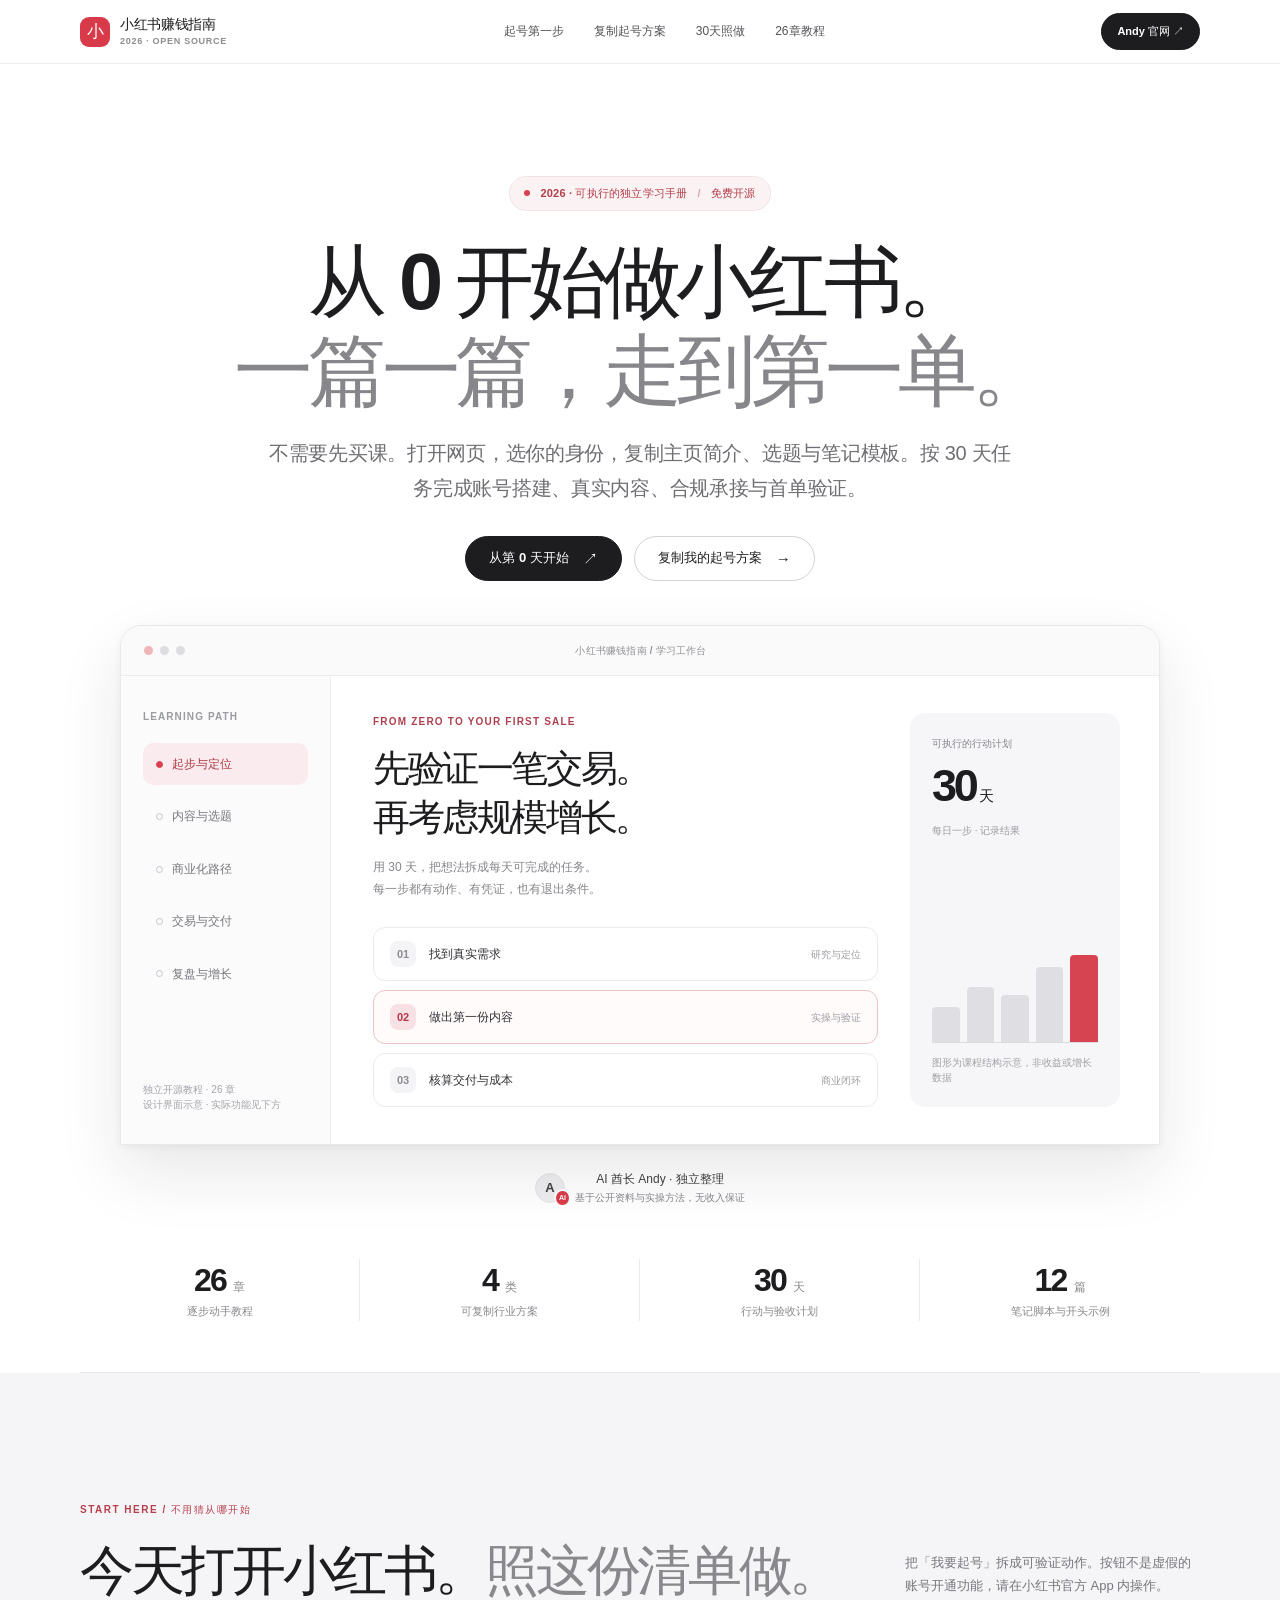
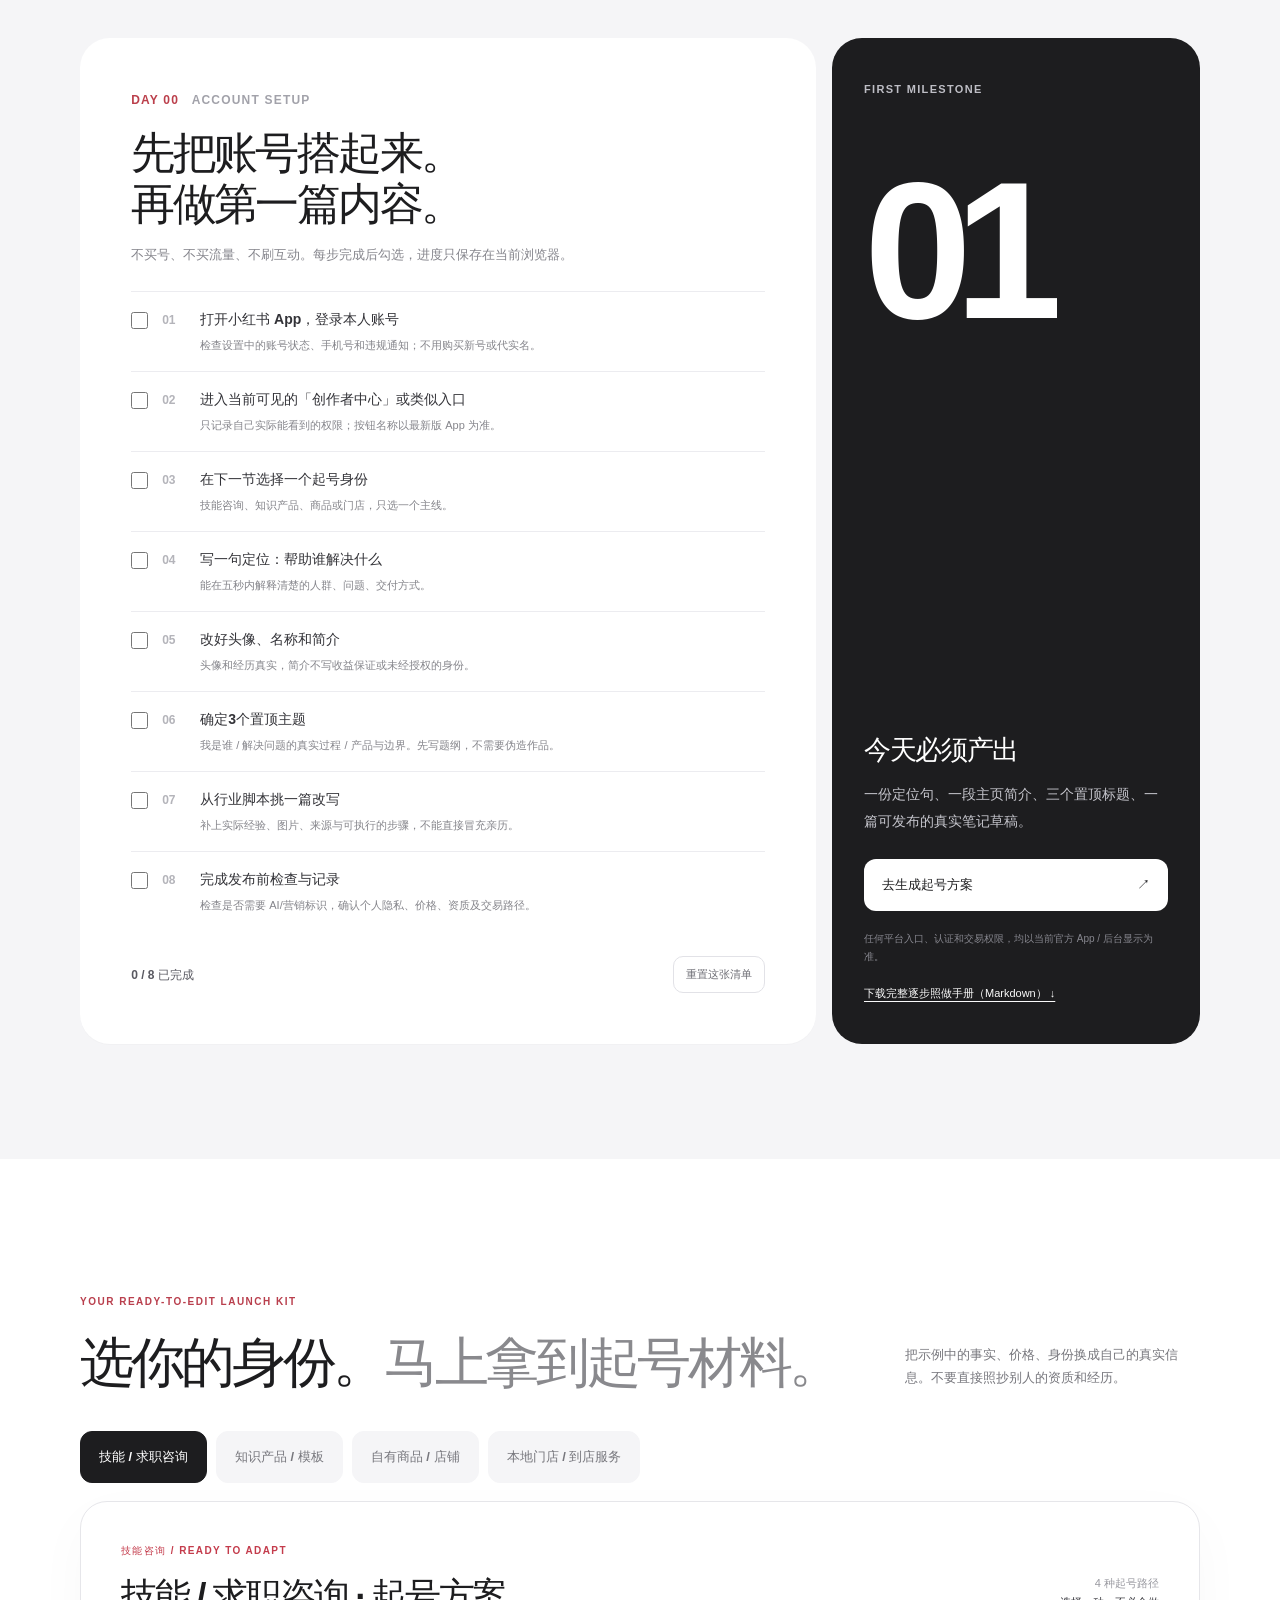
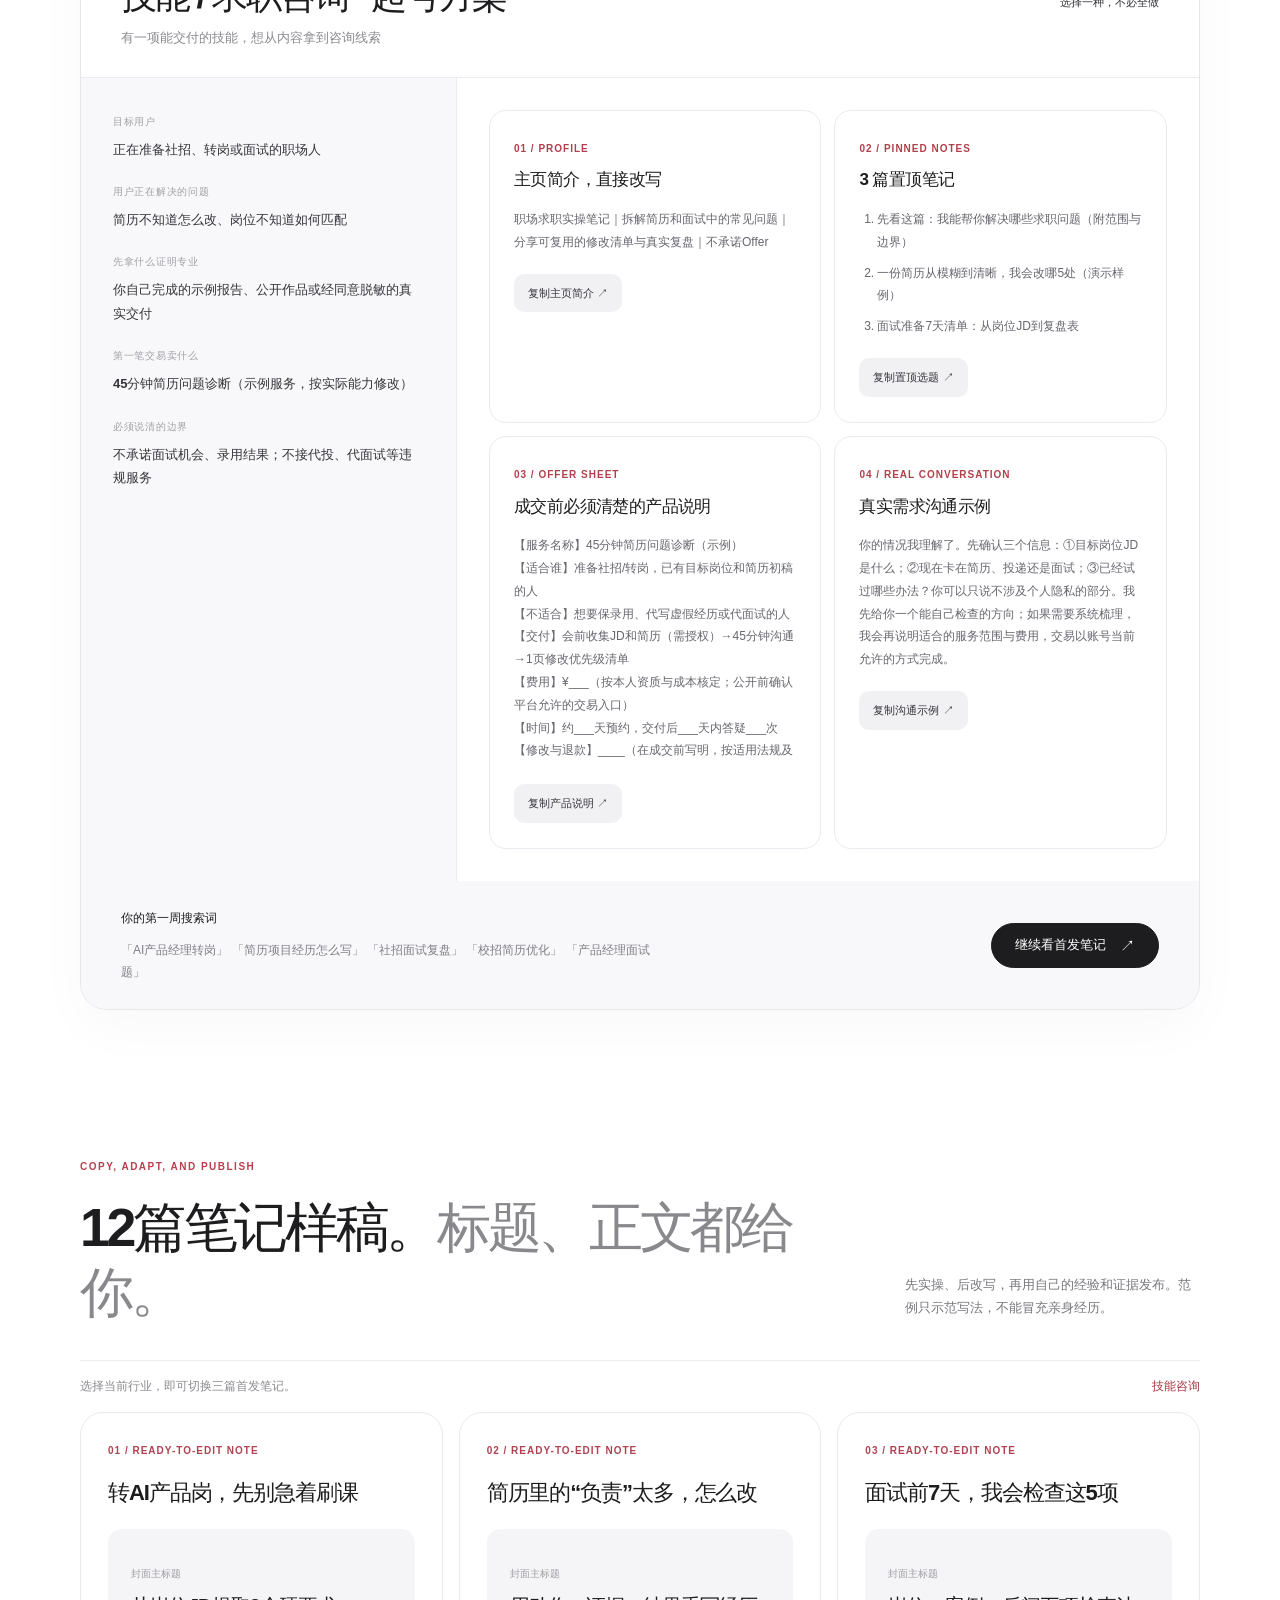
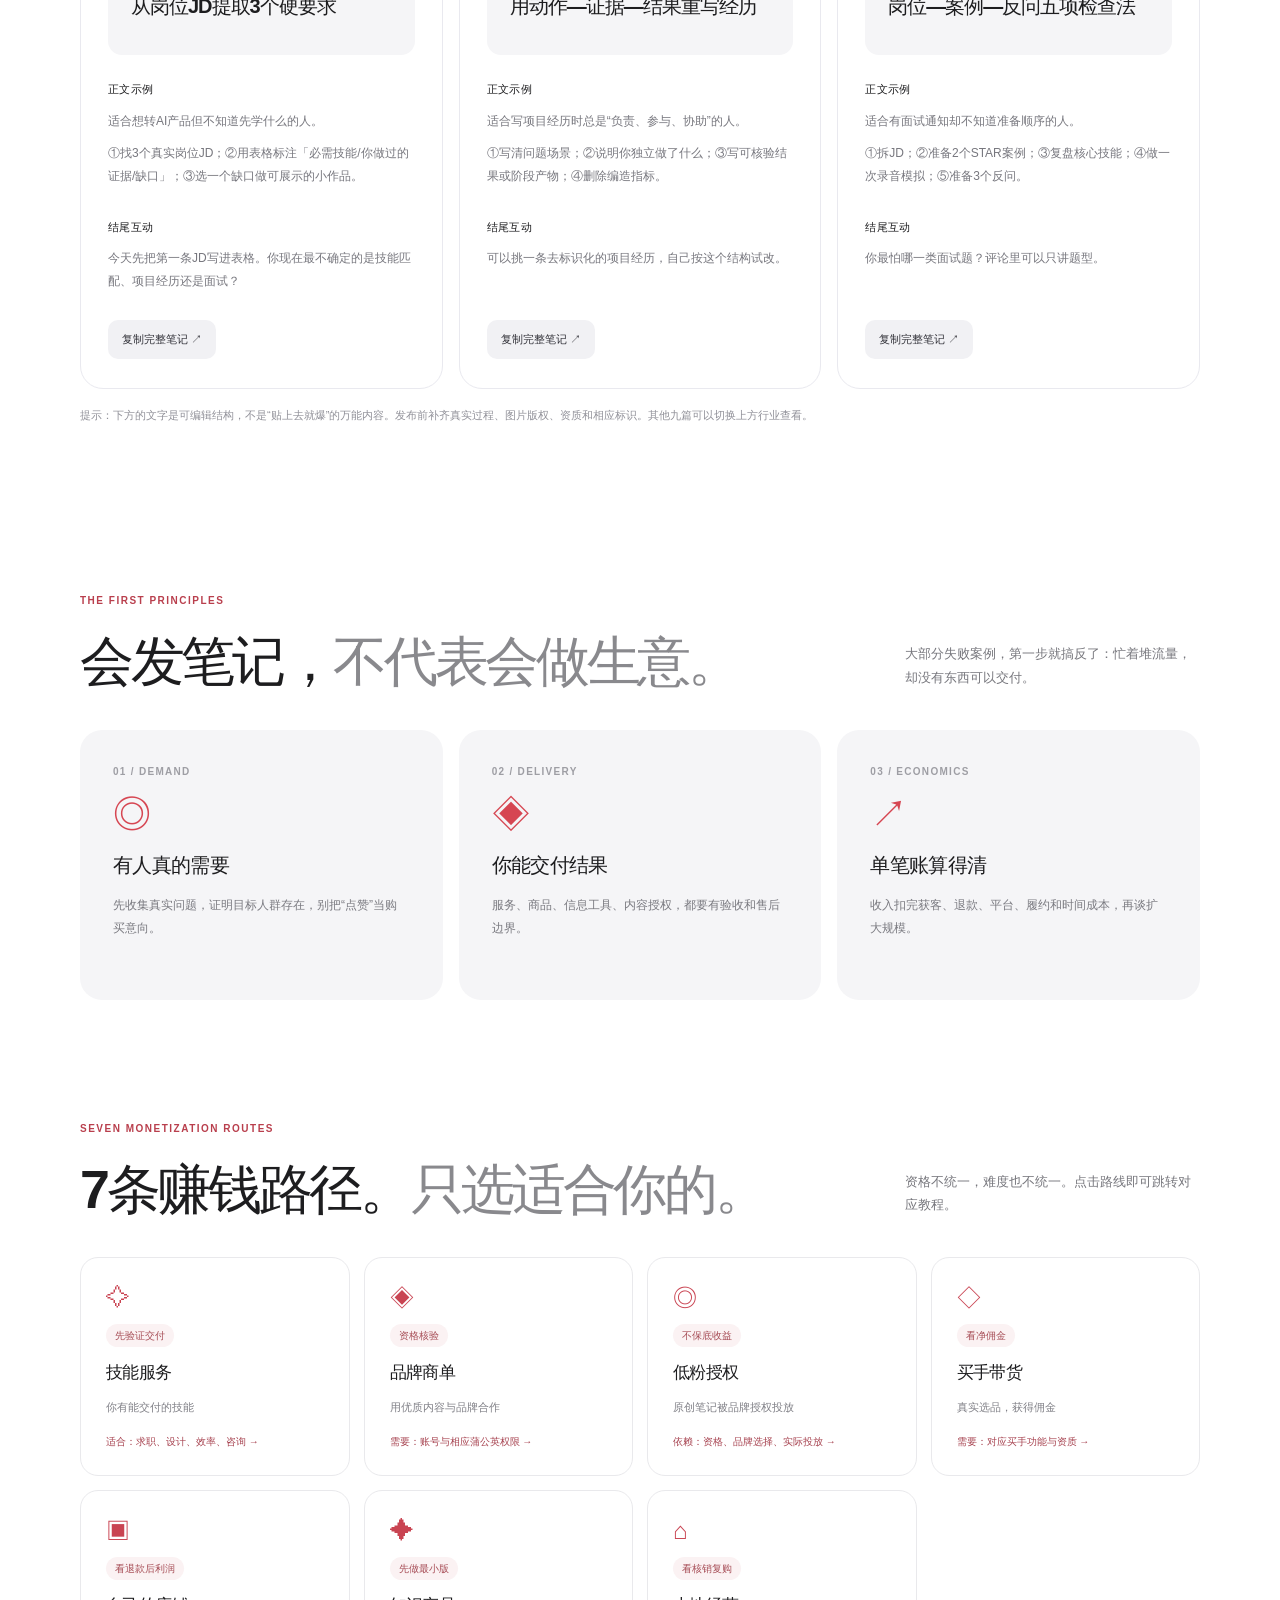
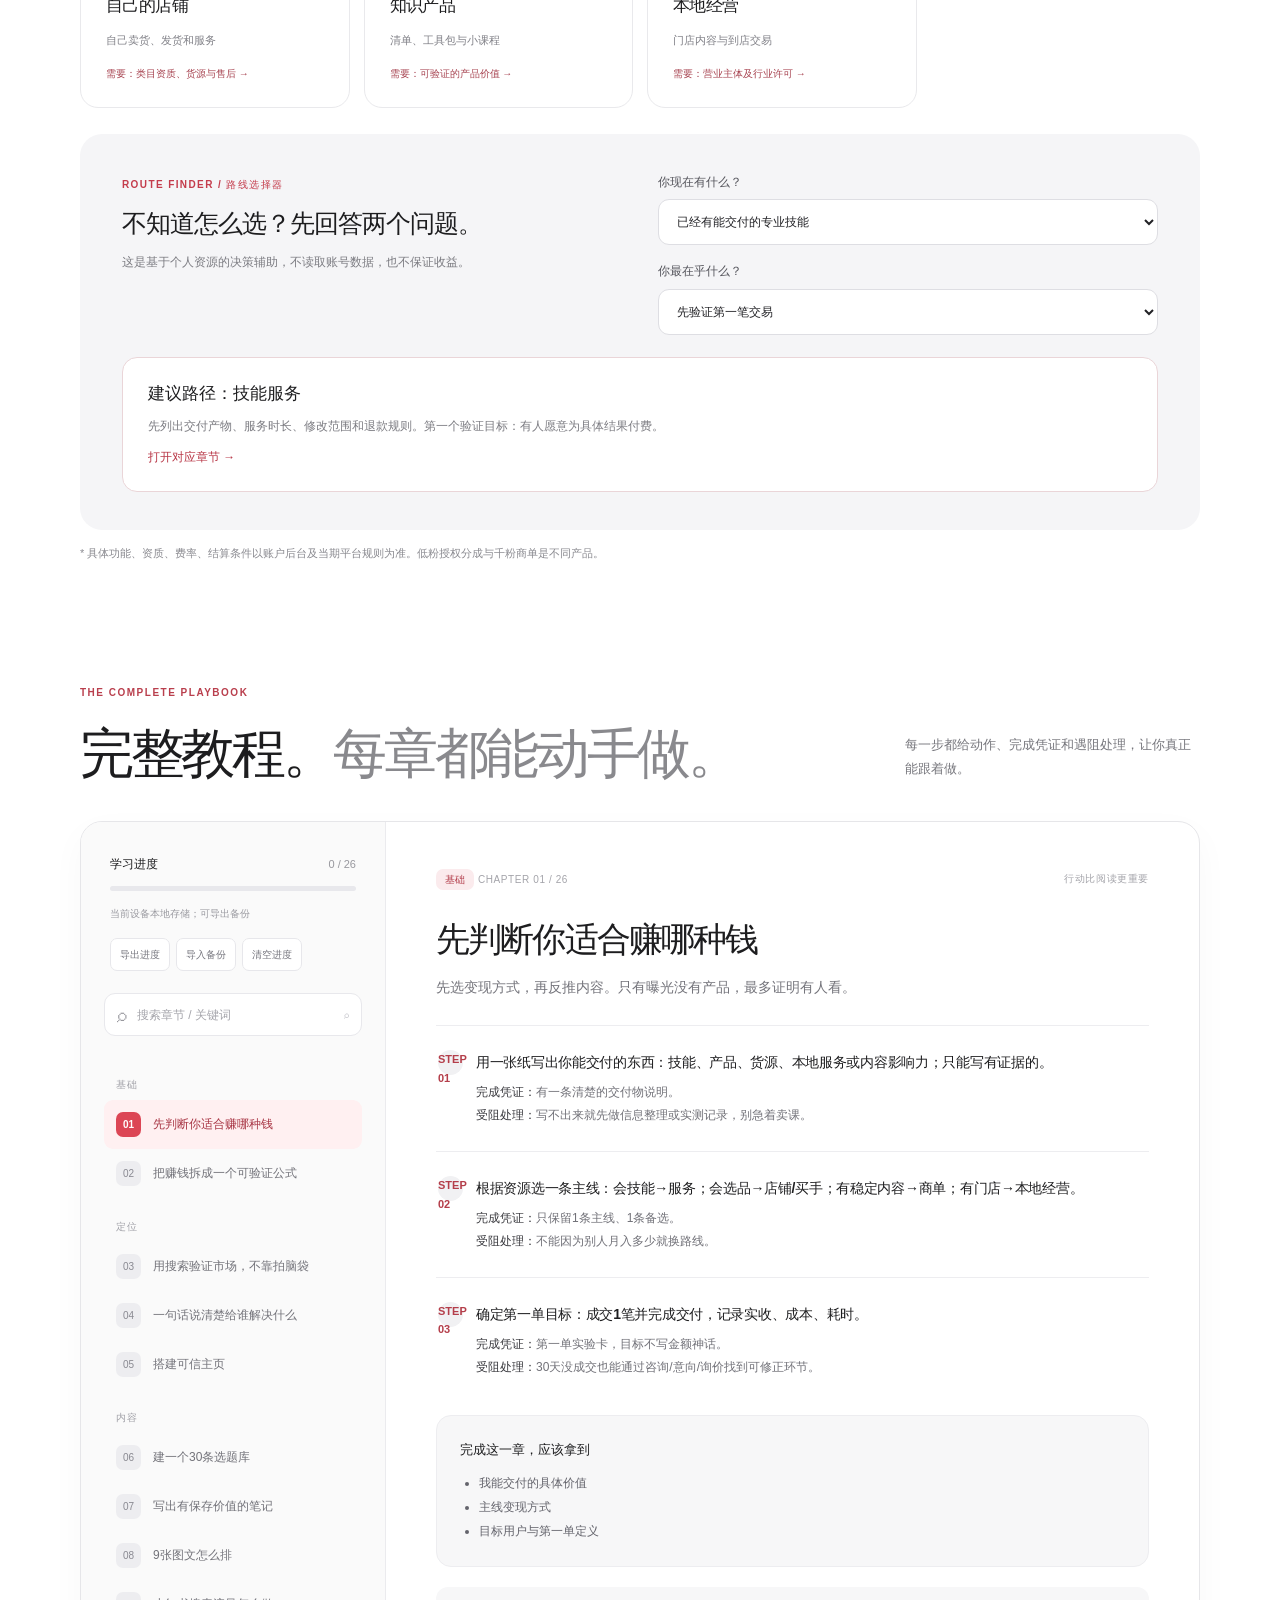
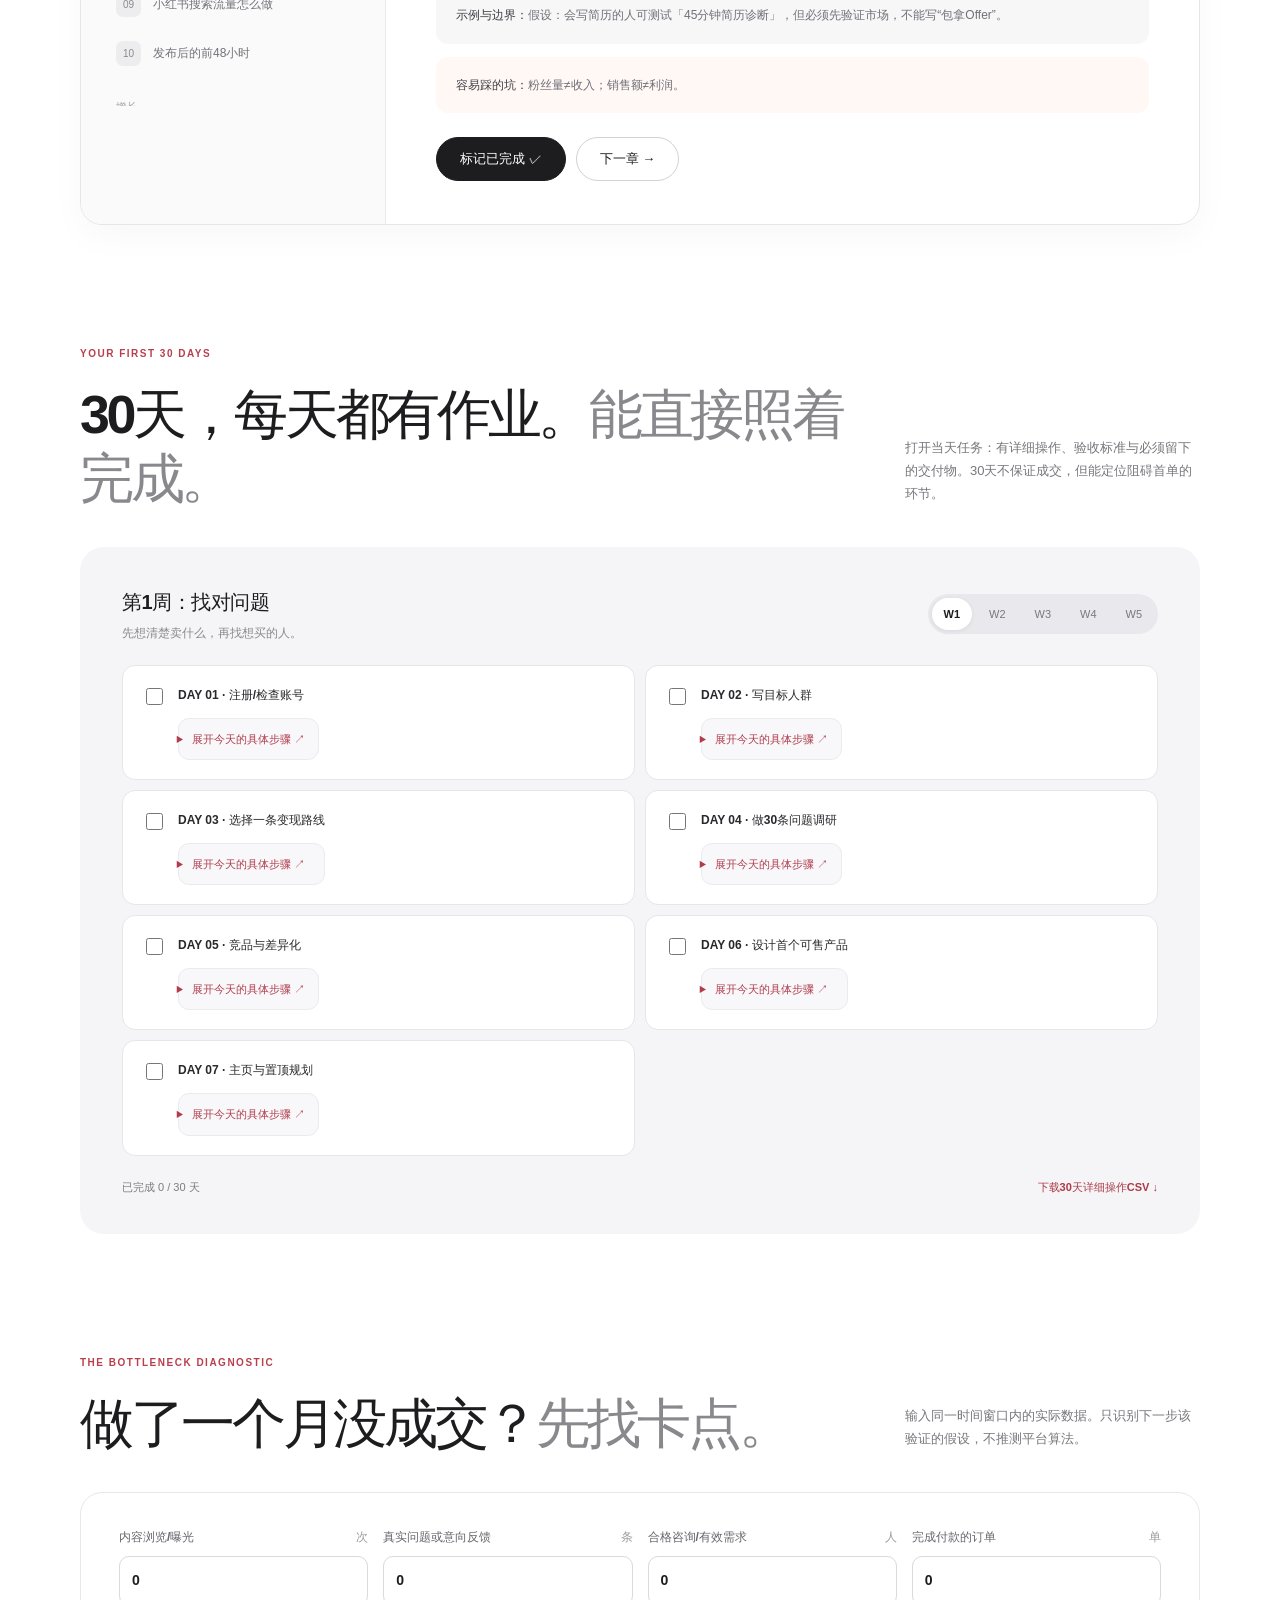
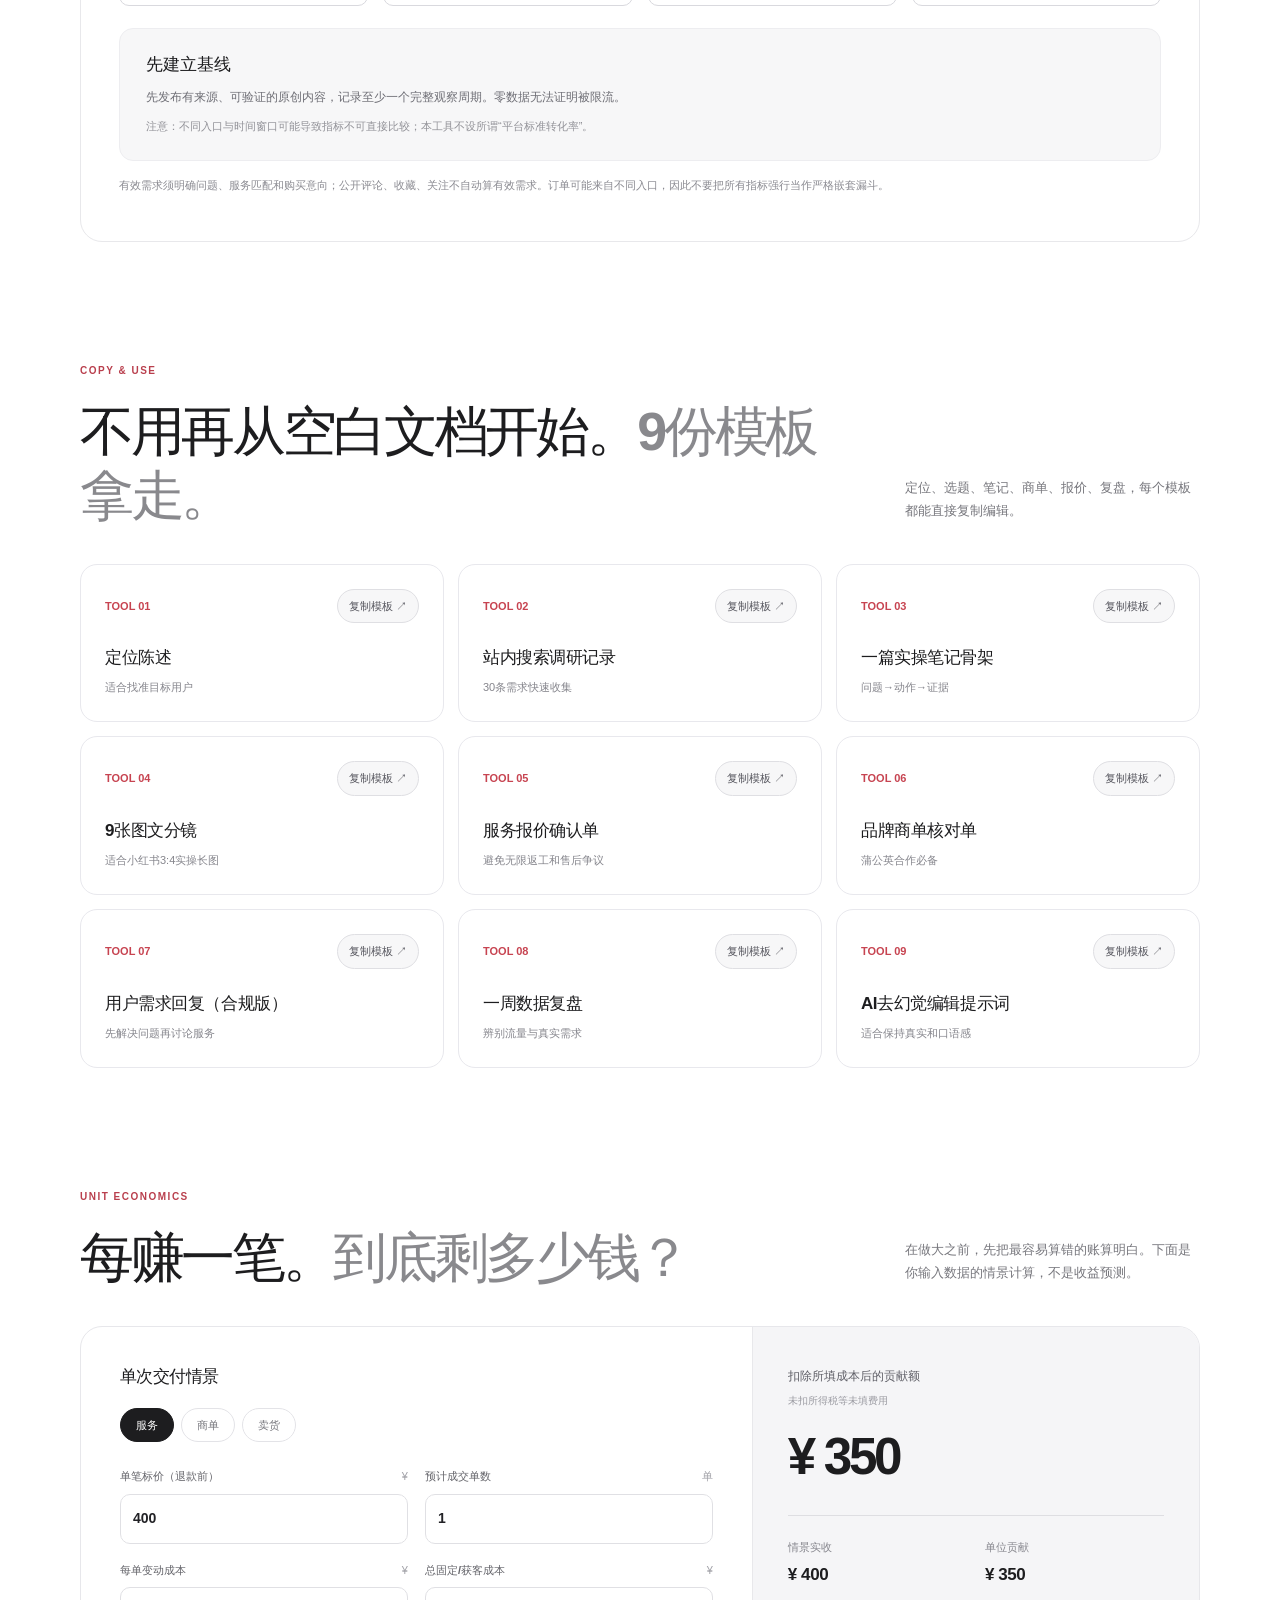
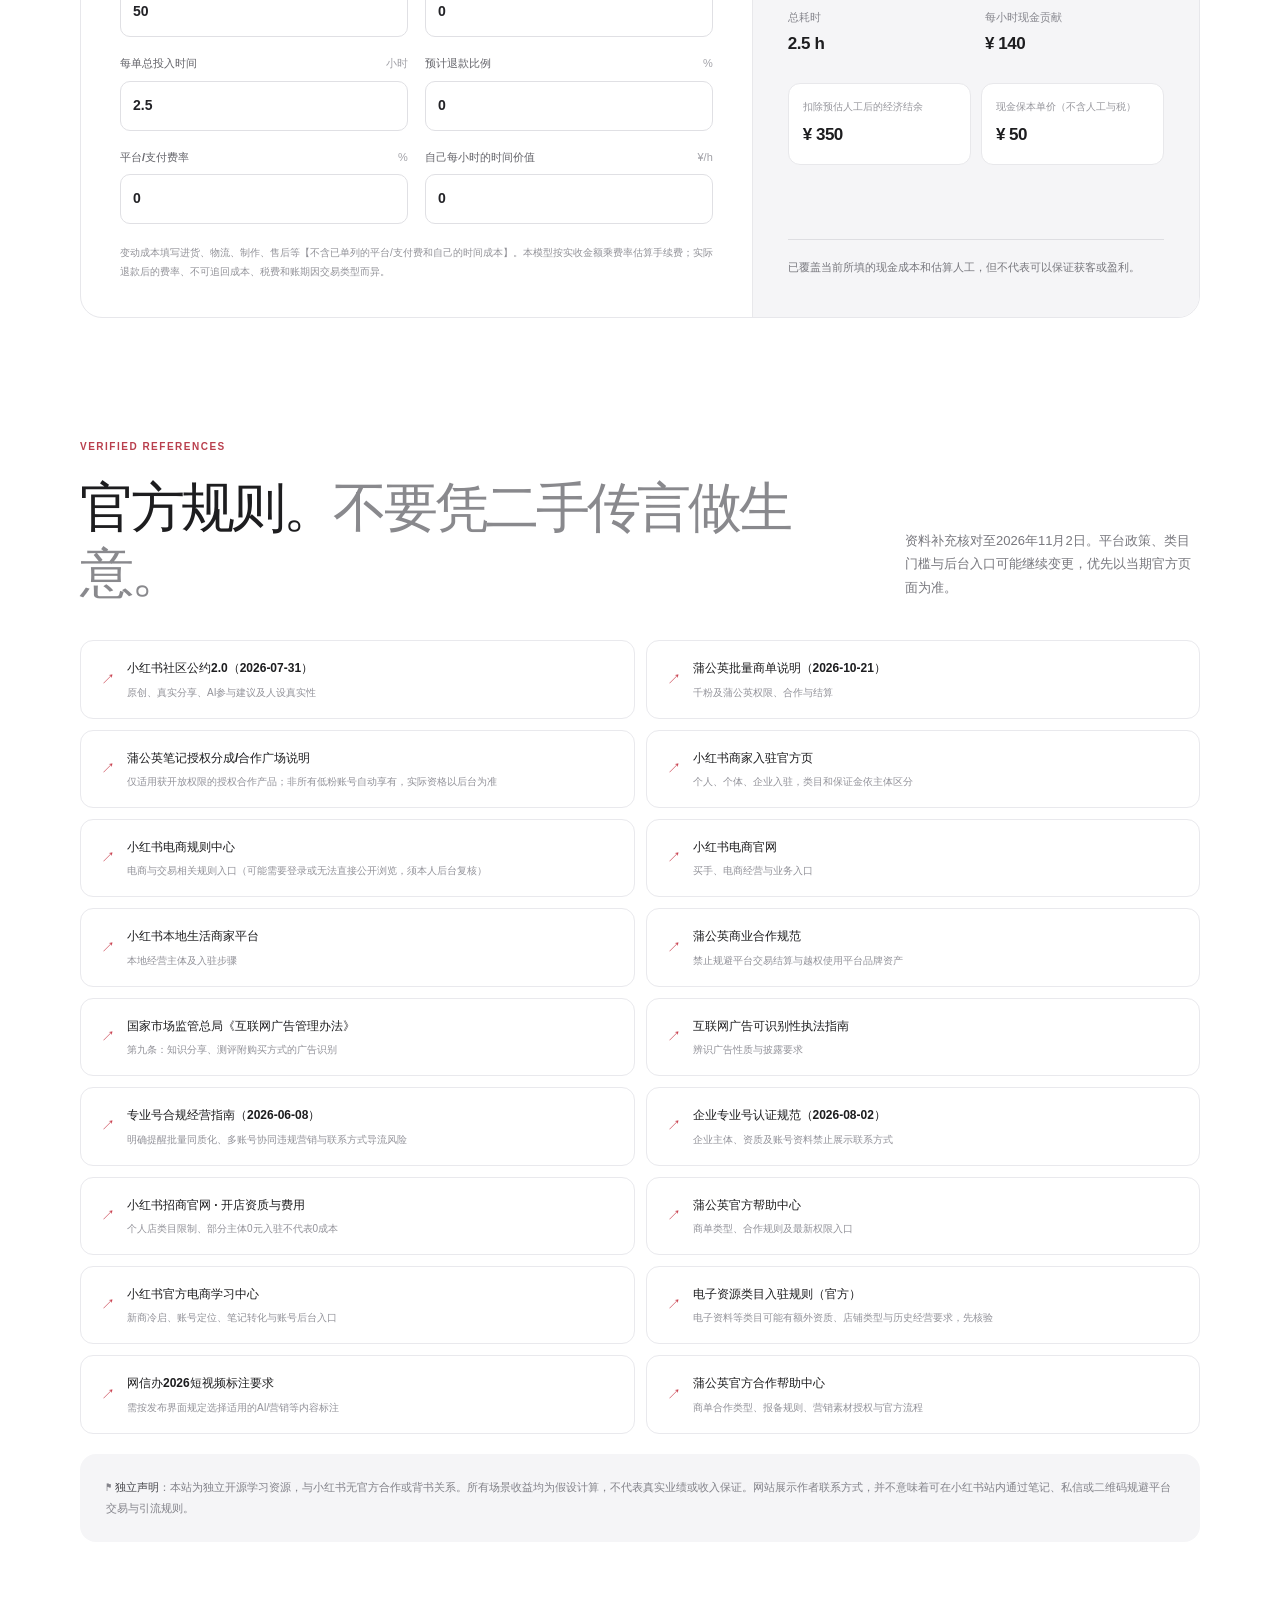
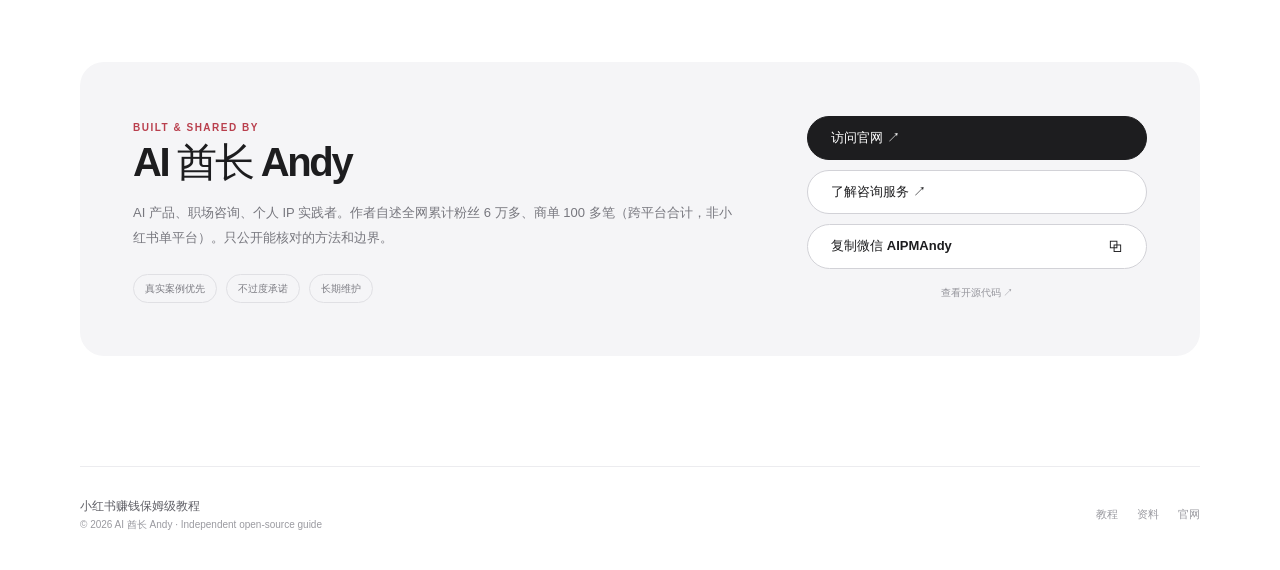
==== commit 7ef5e897: "feat: V4 adversarial-audited Xiaohongshu launch and monetization workbench" ====
--- a/index.html
+++ b/index.html
@@ -3,15 +3,18 @@
 
 <html lang="zh-CN">
 <head>
-<meta charset="utf-8"/><title>小红书赚钱保姆级教程｜26章·7条变现路径·30天实战｜AI 酋长 Andy</title><meta content="width=device-width,initial-scale=1,viewport-fit=cover" name="viewport"/>
+<meta charset="utf-8"/><title>小红书起号与变现：30天照做实操手册｜AI 酋长 Andy</title><meta content="width=device-width,initial-scale=1,viewport-fit=cover" name="viewport"/>
 <meta content="light" name="color-scheme"/><meta content="#ffffff" name="theme-color"/>
-<meta content="小红书赚钱保姆级教程（2026）：26章实操、7条变现路径、30天执行计划、路径选择器、漏斗诊断、真实利润计算器。真实案例与合规规则，免费开源。" name="description"/>
+<meta content="小红书从0起号到变现的免费开源实操手册：4种身份起号方案、12篇可复制笔记、30天逐日行动、26章课程、7条变现路线与利润计算。2026年规则来源可查。" name="description"/>
 <meta content="AI 酋长 Andy" name="author"/>
 <meta content="website" property="og:type"/><meta content="小红书赚钱保姆级教程" property="og:site_name"/>
 <meta content="小红书赚钱保姆级教程 · 从0到第一单" property="og:title"/><meta content="先验证愿不愿意付钱，再考虑如何涨粉。26章完整实操手册、30天计划、收入成本计算器。" property="og:description"/>
 <meta content="https://aipmandy.github.io/xiaohongshu-income-handbook/assets/social-preview.png" property="og:image"/>
 <meta content="https://aipmandy.github.io/xiaohongshu-income-handbook/" property="og:url"/>
 <meta content="summary_large_image" name="twitter:card"/>
+<meta content="1200" property="og:image:width"/><meta content="630" property="og:image:height"/><meta content="小红书赚钱保姆级教程：30天逐日实操、4套起号方案、26章教程" property="og:image:alt"/><meta content="zh_CN" property="og:locale"/>
+<meta content="@AIPMAndy" name="twitter:creator"/><meta content="小红书从0起号到变现 · 30天照做实操手册" name="twitter:title"/><meta content="先验证愿不愿意付钱，再考虑如何涨粉。26章完整实操手册、30天计划、收入成本计算器。" name="twitter:description"/><meta content="https://aipmandy.github.io/xiaohongshu-income-handbook/assets/social-preview.png" name="twitter:image"/><meta content="index,follow,max-image-preview:large" name="robots"/><meta content="小红书赚钱,小红书变现,小红书副业,蒲公英商单,小红书开店,小红书买手,小红书教程,AI 酋长 Andy" name="keywords"/>
+<script type="application/ld+json">{"@context":"https://schema.org","@graph":[{"@type":"Person","@id":"https://github.com/AIPMAndy#person","name":"AI 酋长 Andy","alternateName":["Andy Liu","AIPMAndy","AI Chief Andy","AI酋长Andy"],"url":"https://metaver.vip/","sameAs":["https://x.com/AIPMAndy","https://github.com/AIPMAndy","https://metaver.vip/","https://t.me/AIPMAndy"],"jobTitle":"连续创业者（AI + 产品方法论），前腾讯/百度 AI 产品专家，大模型独角兽前 VP"},{"@type":"WebSite","@id":"https://aipmandy.github.io/xiaohongshu-income-handbook/#website","url":"https://aipmandy.github.io/xiaohongshu-income-handbook/","name":"小红书赚钱保姆级教程","description":"小红书从0起号与变现：4套起号方案、12篇样稿、30天逐日实操和26章教程，免费开源。","inLanguage":"zh-CN","author":{"@id":"https://github.com/AIPMAndy#person"},"publisher":{"@id":"https://github.com/AIPMAndy#person"}},{"@type":"LearningResource","@id":"https://aipmandy.github.io/xiaohongshu-income-handbook/#handbook","name":"小红书赚钱保姆级教程（2026）","url":"https://aipmandy.github.io/xiaohongshu-income-handbook/","description":"小红书从0起号与变现：4套起号方案、12篇样稿、30天逐日实操和26章教程，免费开源。","inLanguage":"zh-CN","learningResourceType":"教程","isAccessibleForFree":true,"license":"https://opensource.org/licenses/MIT","dateModified":"2026-11-02","author":{"@id":"https://github.com/AIPMAndy#person"},"image":"https://aipmandy.github.io/xiaohongshu-income-handbook/assets/social-preview.png"}]}</script>
 <link href="https://aipmandy.github.io/xiaohongshu-income-handbook/" rel="canonical"/>
 <link href="assets/style.css" rel="stylesheet"/>
 <link href="assets/favicon.svg" rel="icon" type="image/svg+xml"/></head>
@@ -23,19 +26,19 @@
 <header class="topbar glass">
 <a aria-label="返回首页" class="brand" href="#home"><span class="brand-mark">小</span><span class="brand-label">小红书赚钱指南 <small>2026 · OPEN SOURCE</small></span></a>
 <nav aria-label="主导航" class="top-nav">
-<a data-nav="guide" href="#guide">完整教程</a><a data-nav="roadmap" href="#roadmap">30天实战</a><a data-nav="templates" href="#templates">工具箱</a><a data-nav="calculator" href="#calculator">收益计算</a>
+<a href="#start">起号第一步</a><a href="#playbooks">复制起号方案</a><a data-nav="roadmap" href="#roadmap">30天照做</a><a data-nav="guide" href="#guide">26章教程</a>
 </nav>
 <div class="top-actions"><a class="nav-social" href="https://metaver.vip/" rel="noopener noreferrer" target="_blank">Andy 官网 ↗</a><button aria-controls="mobileLinks" aria-expanded="false" aria-label="打开菜单" class="menu-button" id="mobileMenu" type="button"><span></span><span></span></button></div>
 </header>
-<nav aria-label="移动导航" class="mobile-links glass" hidden="" id="mobileLinks"><a href="#guide">完整教程</a><a href="#roadmap">30天实战</a><a href="#templates">工具箱</a><a href="#calculator">收益计算</a><a href="#sources">官方资料</a></nav>
+<nav aria-label="移动导航" class="mobile-links glass" hidden="" id="mobileLinks"><a href="#start">起号第一步</a><a href="#playbooks">复制起号方案</a><a href="#roadmap">30天照做</a><a href="#notes">可直接改写的笔记</a><a href="#guide">26章教程</a><a href="#calculator">利润测算</a><a href="#sources">官方资料</a></nav>
 <main>
 <section class="hero container" id="home">
 <div class="hero-tag"><span class="live-dot"></span> 2026 · 可执行的独立学习手册 <span class="tag-split">/</span> 免费开源</div>
 <div class="hero-layout">
 <div class="hero-copy">
-<h1>先想清楚怎么赚钱。<br/><span class="gradient-text">再认真做小红书。</span></h1>
-<p class="hero-sub">从第一条笔记，到第一笔真实收入。<br class="desktop-only"/> 把用户需求、内容、交付和成本，变成一条能自己跑通的路。</p>
-<div class="hero-buttons"><a class="btn primary" href="#guide">免费开始学习 <span>↗</span></a><a class="btn secondary" href="#roadmap">查看 30 天计划 <span>→</span></a></div>
+<h1>从 0 开始做小红书。<br/><span class="gradient-text">一篇一篇，走到第一单。</span></h1>
+<p class="hero-sub">不需要先买课。打开网页，选你的身份，复制主页简介、选题与笔记模板。按 30 天任务完成账号搭建、真实内容、合规承接与首单验证。</p>
+<div class="hero-buttons"><a class="btn primary" href="#start">从第 0 天开始 <span>↗</span></a><a class="btn secondary" href="#playbooks">复制我的起号方案 <span>→</span></a></div>
 <div class="hero-cred"><div class="avatars">A<span>AI</span></div><div>AI 酋长 Andy · 独立整理<br/><small>基于公开资料与实操方法，无收入保证</small></div></div>
 </div>
 <div aria-label="网站教程界面设计展示。示意展示30天计划的操作结构，不包含真实收入或用户数据" class="hero-visual">
@@ -71,8 +74,17 @@
 </div>
 </div>
 </div>
-<div class="hero-stats"><div><strong>26 <span>章</span></strong><small>完整实操教程</small></div><div><strong>7 <span>条</span></strong><small>变现路线选择</small></div><div><strong>30 <span>天</span></strong><small>行动与验收计划</small></div><div><strong>9 <span>份</span></strong><small>复制即用的模板</small></div></div>
+<div class="hero-stats"><div><strong>26 <span>章</span></strong><small>逐步动手教程</small></div><div><strong>4 <span>类</span></strong><small>可复制行业方案</small></div><div><strong>30 <span>天</span></strong><small>行动与验收计划</small></div><div><strong>12 <span>篇</span></strong><small>笔记脚本与开头示例</small></div></div>
 </section>
+
+<section class="quick-start-shell" id="start"><div class="container">
+<div class="section-eyebrow">START HERE / 不用猜从哪开始</div><div class="section-heading"><h2>今天打开小红书。<span>照这份清单做。</span></h2><p>把「我要起号」拆成可验证动作。按钮不是虚假的账号开通功能，请在小红书官方 App 内操作。</p></div>
+<div class="launch-layout"><div class="launch-main"><div class="launch-number">DAY 00 <span>ACCOUNT SETUP</span></div><h3>先把账号搭起来。<br/>再做第一篇内容。</h3><p>不买号、不买流量、不刷互动。每步完成后勾选，进度只保存在当前浏览器。</p><div id="launchChecklist" class="launch-checklist"></div><div class="launch-actions"><span id="launchProgress" aria-live="polite">0 / 8 已完成</span><button class="tiny-btn" id="resetLaunch" type="button">重置这张清单</button></div></div><aside class="launch-aside"><div class="launch-aside-tag">FIRST MILESTONE</div><div class="launch-aside-number">01</div><h4>今天必须产出</h4><p>一份定位句、一段主页简介、三个置顶标题、一篇可发布的真实笔记草稿。</p><a href="#playbooks" class="launch-link">去生成起号方案 <span>↗</span></a><div class="launch-small">任何平台入口、认证和交易权限，均以当前官方 App / 后台显示为准。</div><a class="launch-doc-link" href="docs/从零起号到首单-逐步照做版.md" download>下载完整逐步照做手册（Markdown） ↓</a></aside></div></div></section>
+<section class="playbooks-section" id="playbooks"><div class="container"><div class="section-eyebrow">YOUR READY-TO-EDIT LAUNCH KIT</div><div class="section-heading"><h2>选你的身份。<span>马上拿到起号材料。</span></h2><p>把示例中的事实、价格、身份换成自己的真实信息。不要直接照抄别人的资质和经历。</p></div>
+<div class="persona-tabs" id="personaTabs" role="tablist" aria-label="选择起号方向"></div><div class="persona-panel"><div class="persona-header"><div><span class="micro-label" id="personaTag">SERVICE PLAYBOOK</span><h3 id="personaTitle">技能咨询起号</h3><p id="personaSubtitle">—</p></div><div class="persona-step-count">4 种起号路径<br/><strong>选择一种，不必全做</strong></div></div>
+<div class="persona-grid"><div class="persona-facts"><div class="persona-fact"><span>目标用户</span><strong id="personaCustomer">—</strong></div><div class="persona-fact"><span>用户正在解决的问题</span><strong id="personaProblem">—</strong></div><div class="persona-fact"><span>先拿什么证明专业</span><strong id="personaProof">—</strong></div><div class="persona-fact"><span>第一笔交易卖什么</span><strong id="personaOffer">—</strong></div><div class="persona-fact"><span>必须说清的边界</span><strong id="personaBoundary">—</strong></div></div>
+<div class="persona-copy-area"><article class="copy-piece"><div><span class="piece-label">01 / PROFILE</span><h4>主页简介，直接改写</h4></div><p id="personaProfile"></p><button type="button" class="copy-button" data-copy="profile">复制主页简介 ↗</button></article><article class="copy-piece"><div><span class="piece-label">02 / PINNED NOTES</span><h4>3 篇置顶笔记</h4></div><ol id="personaPinned"></ol><button type="button" class="copy-button" data-copy="pinned">复制置顶选题 ↗</button></article><article class="copy-piece"><div><span class="piece-label">03 / OFFER SHEET</span><h4>成交前必须清楚的产品说明</h4></div><p id="personaSheet" class="piece-multiline"></p><button type="button" class="copy-button" data-copy="offer_sheet">复制产品说明 ↗</button></article><article class="copy-piece"><div><span class="piece-label">04 / REAL CONVERSATION</span><h4>真实需求沟通示例</h4></div><p id="personaResponse"></p><button type="button" class="copy-button" data-copy="response">复制沟通示例 ↗</button></article></div></div><div class="persona-footer"><div><strong>你的第一周搜索词</strong><p id="personaQueries"></p></div><a href="#notes" class="btn primary">继续看首发笔记 <span>↗</span></a></div></div></div></section>
+<section class="notes-library-section" id="notes"><div class="container"><div class="section-eyebrow">COPY, ADAPT, AND PUBLISH</div><div class="section-heading"><h2>12篇笔记样稿。<span>标题、正文都给你。</span></h2><p>先实操、后改写，再用自己的经验和证据发布。范例只示范写法，不能冒充亲身经历。</p></div><div class="notes-toolbar"><span>选择当前行业，即可切换三篇首发笔记。</span><span id="notesIndustry" class="notes-industry-label">技能咨询</span></div><div id="notesCards" class="notes-cards"></div><div class="notes-helper">提示：下方的文字是可编辑结构，不是“贴上去就爆”的万能内容。发布前补齐真实过程、图片版权、资质和相应标识。其他九篇可以切换上方行业查看。</div></div></section>
 <section class="container intro-block"><div class="section-eyebrow">THE FIRST PRINCIPLES</div><div class="section-heading"><h2>会发笔记，<span>不代表会做生意。</span></h2><p>大部分失败案例，第一步就搞反了：忙着堆流量，却没有东西可以交付。</p></div><div class="principle-grid"><article class="glass principle-card"><div class="p-index">01 / DEMAND</div><div class="big-sym">◎</div><h3>有人真的需要</h3><p>先收集真实问题，证明目标人群存在，别把“点赞”当购买意向。</p></article><article class="glass principle-card"><div class="p-index">02 / DELIVERY</div><div class="big-sym">◈</div><h3>你能交付结果</h3><p>服务、商品、信息工具、内容授权，都要有验收和售后边界。</p></article><article class="glass principle-card"><div class="p-index">03 / ECONOMICS</div><div class="big-sym">↗</div><h3>单笔账算得清</h3><p>收入扣完获客、退款、平台、履约和时间成本，再谈扩大规模。</p></article></div></section>
 <section class="container routes-section" id="routes"><div class="section-eyebrow">SEVEN MONETIZATION ROUTES</div><div class="section-heading"><h2>7条赚钱路径。<span>只选适合你的。</span></h2><p>资格不统一，难度也不统一。点击路线即可跳转对应教程。</p></div>
 <div class="route-grid" id="routeGrid"></div>
@@ -84,7 +96,7 @@
 <section class="guide-section" id="guide"><div class="container"><div class="section-eyebrow">THE COMPLETE PLAYBOOK</div><div class="section-heading"><h2>完整教程。<span>每章都能动手做。</span></h2><p>每一步都给动作、完成凭证和遇阻处理，让你真正能跟着做。</p></div>
 <div class="study-shell glass"><aside class="study-side" id="studySide"><div class="study-progress"><div class="progress-top"><strong>学习进度</strong><span id="progressLabel">0 / 26</span></div><div class="progress-track"><span id="progressFill"></span></div><small>当前设备本地存储；可导出备份</small><div class="progress-tools"><button id="exportProgress" type="button">导出进度</button><button id="importProgress" type="button">导入备份</button><button id="resetProgress" type="button">清空进度</button></div><input accept="application/json,.json" aria-label="选择进度备份文件" class="visually-hidden" id="importProgressFile" type="file"/></div><label class="search-box"><span aria-hidden="true">⌕</span><input aria-label="搜索章节" autocomplete="off" id="chapterSearch" placeholder="搜索章节 / 关键词" type="search"/><span class="keyboard-hint">⌕</span></label><div aria-label="章节目录" class="chapter-list" id="chapterList"></div></aside>
 <div class="study-content"><div class="reading-top"><div><span class="chapter-category" id="chapterCategory">基础</span> <span class="chapter-number" id="chapterNumber">CHAPTER 01 / 26</span></div><span class="reading-time">行动比阅读更重要</span></div><h3 id="chapterTitle">—</h3><p class="chapter-lead" id="chapterLead"></p><div class="steps" id="chapterSteps"></div><div class="chapter-check glass-inner"><h4>完成这一章，应该拿到</h4><ul id="chapterCheck"></ul></div><div id="chapterExample"></div><div id="chapterPitfalls"></div><div id="chapterSources"></div><div class="reader-actions"><button class="btn primary" id="markDone">标记已完成 ✓</button><button class="btn secondary" id="nextChapter">下一章 →</button></div></div></div></div></section>
-<section class="container roadmap-section" id="roadmap"><div class="section-eyebrow">YOUR FIRST 30 DAYS</div><div class="section-heading"><h2>别给自己定收入KPI。<span>先定验证KPI。</span></h2><p>每一天完成一件事。没有成交，也能知道问题到底在哪一步。</p></div><div class="roadmap-shell glass"><div class="roadmap-header"><div><strong id="roadmapTitle">第1周：找对问题</strong><p id="roadmapDesc">别急着发，先有主线变现方式。</p></div><div aria-label="计划周次" class="week-tabs" role="group"><button class="week-tab active" data-week="1">W1</button><button class="week-tab" data-week="2">W2</button><button class="week-tab" data-week="3">W3</button><button class="week-tab" data-week="4">W4</button><button class="week-tab" data-week="5">W5</button></div></div><div class="days-list" id="daysList"></div><div class="roadmap-bottom"><span id="dayProgress">已完成 0 / 30 天</span><a download="" href="templates/30-day-plan.csv">下载30天CSV清单 ↓</a></div></div></section>
+<section class="container roadmap-section" id="roadmap"><div class="section-eyebrow">YOUR FIRST 30 DAYS</div><div class="section-heading"><h2>30天，每天都有作业。<span>能直接照着完成。</span></h2><p>打开当天任务：有详细操作、验收标准与必须留下的交付物。30天不保证成交，但能定位阻碍首单的环节。</p></div><div class="roadmap-shell glass"><div class="roadmap-header"><div><strong id="roadmapTitle">第1周：找对问题</strong><p id="roadmapDesc">别急着发，先有主线变现方式。</p></div><div aria-label="计划周次" class="week-tabs" role="group"><button class="week-tab active" data-week="1">W1</button><button class="week-tab" data-week="2">W2</button><button class="week-tab" data-week="3">W3</button><button class="week-tab" data-week="4">W4</button><button class="week-tab" data-week="5">W5</button></div></div><div class="days-list" id="daysList"></div><div class="roadmap-bottom"><span id="dayProgress">已完成 0 / 30 天</span><a download="" href="templates/30-day-operations.csv">下载30天详细操作CSV ↓</a></div></div></section>
 <section class="container diagnostic-section" id="diagnostic"><div class="section-eyebrow">THE BOTTLENECK DIAGNOSTIC</div><div class="section-heading"><h2>做了一个月没成交？<span>先找卡点。</span></h2><p>输入同一时间窗口内的实际数据。只识别下一步该验证的假设，不推测平台算法。</p></div>
 <div class="diagnostic-panel glass"><div class="diag-grid"><label>内容浏览/曝光 <span>次</span><input id="diagViews" inputmode="numeric" min="0" type="number" value="0"/></label><label>真实问题或意向反馈 <span>条</span><input id="diagInterest" inputmode="numeric" min="0" type="number" value="0"/></label><label>合格咨询/有效需求 <span>人</span><input id="diagLeads" inputmode="numeric" min="0" type="number" value="0"/></label><label>完成付款的订单 <span>单</span><input id="diagOrders" inputmode="numeric" min="0" type="number" value="0"/></label></div>
 <div aria-live="polite" class="diag-output" id="diagOutput"><strong>先采集基线</strong><p>没有实际记录时先跑一组原创内容实验。</p></div>
@@ -99,10 +111,10 @@
 <label>预计退款比例 <span>%</span><input id="calcRefund" inputmode="decimal" max="100" min="0" step="1" type="number" value="0"/></label><label>平台/支付费率 <span>%</span><input id="calcPlatform" inputmode="decimal" max="100" min="0" step="0.1" type="number" value="0"/></label><label>自己每小时的时间价值 <span>¥/h</span><input id="calcLabor" inputmode="decimal" min="0" step="10" type="number" value="0"/></label></div>
 <p class="calc-detail">变动成本填写进货、物流、制作、售后等【不含已单列的平台/支付费和自己的时间成本】。本模型按实收金额乘费率估算手续费；实际退款后的费率、不可追回成本、税费和账期因交易类型而异。</p></div>
 <div class="calc-result"><div class="result-label">扣除所填成本后的贡献额 <small>未扣所得税等未填费用</small></div><div class="result-big" id="calcNet">¥ 350</div><div class="result-grid"><div><span>情景实收</span><strong id="calcGross">¥ 400</strong></div><div><span>单位贡献</span><strong id="calcUnit">¥ 350</strong></div><div><span>总耗时</span><strong id="calcTotalHours">2.5 h</strong></div><div><span>每小时现金贡献</span><strong id="calcHourly">¥ 140</strong></div></div><div class="result-extended"><div><span>扣除预估人工后的经济结余</span><strong id="calcEconomic">¥ 350</strong></div><div><span>现金保本单价（不含人工与税）</span><strong id="calcBreakEven">¥ 50</strong></div></div><div class="result-tip" id="calcAdvice">当前情景为正贡献，但还要检查税费、固定成本和真实需求。</div></div></div></section>
-<section class="container sources-section" id="sources"><div class="section-eyebrow">VERIFIED REFERENCES</div><div class="section-heading"><h2>官方规则。<span>不要凭二手传言做生意。</span></h2><p>以2026年10月24日可核验的公开官方资料为基础，平台规则和后台入口可能继续变更。</p></div><div class="sources-grid" id="sourcesGrid"></div><div class="disclaimer glass">⚑ <strong>独立声明</strong>：本站为独立开源学习资源，与小红书无官方合作或背书关系。所有场景收益均为假设计算，不代表真实业绩或收入保证。网站展示作者联系方式，并不意味着可在小红书站内通过笔记、私信或二维码规避平台交易与引流规则。</div></section>
+<section class="container sources-section" id="sources"><div class="section-eyebrow">VERIFIED REFERENCES</div><div class="section-heading"><h2>官方规则。<span>不要凭二手传言做生意。</span></h2><p>资料补充核对至2026年11月2日。平台政策、类目门槛与后台入口可能继续变更，优先以当期官方页面为准。</p></div><div class="sources-grid" id="sourcesGrid"></div><div class="disclaimer glass">⚑ <strong>独立声明</strong>：本站为独立开源学习资源，与小红书无官方合作或背书关系。所有场景收益均为假设计算，不代表真实业绩或收入保证。网站展示作者联系方式，并不意味着可在小红书站内通过笔记、私信或二维码规避平台交易与引流规则。</div></section>
 <section class="container about-section" id="about"><div class="author-panel glass"><div><span class="section-eyebrow">BUILT &amp; SHARED BY</span><h2>AI 酋长 Andy</h2><p>AI 产品、职场咨询、个人 IP 实践者。作者自述全网累计粉丝 6 万多、商单 100 多笔（跨平台合计，非小红书单平台）。只公开能核对的方法和边界。</p><div class="author-facts"><span>真实案例优先</span><span>不过度承诺</span><span>长期维护</span></div></div><div class="author-actions"><a class="btn primary" href="https://metaver.vip/" rel="noopener noreferrer" target="_blank">访问官网 ↗</a><a class="btn secondary" href="https://metaver.vip/services" rel="noopener noreferrer" target="_blank">了解咨询服务 ↗</a><button class="btn outline" id="copyWechat">复制微信 AIPMAndy <span>⧉</span></button><a class="minor-link" href="https://github.com/AIPMAndy/xiaohongshu-income-handbook" rel="noopener noreferrer" target="_blank">查看开源代码 ↗</a></div></div></section>
 </main>
 <footer class="footer container"><div><strong>小红书赚钱保姆级教程</strong><span>© 2026 AI 酋长 Andy · Independent open-source guide</span></div><div><a href="#guide">教程</a><a href="#sources">资料</a><a href="https://metaver.vip/" rel="noopener noreferrer" target="_blank">官网</a></div></footer>
 <div aria-live="polite" class="toast" id="toast" role="status"></div>
-<script src="assets/data.js"></script><script src="assets/app.js"></script>
+<script src="assets/data.js"></script><script src="assets/blueprints.js"></script><script src="assets/app.js"></script><script src="assets/blueprints-ui.js"></script>
 </body></html>
--- a/assets/style.css
+++ b/assets/style.css
@@ -271,3 +271,107 @@
 @media(max-width:800px){.topbar{height:60px;padding:0 18px}.top-nav,.nav-social{display:none}.menu-button{display:block}.mobile-links{position:fixed;display:flex;z-index:25;flex-direction:column;gap:0;top:60px;left:0;right:0;padding:10px 25px 16px;background:#fff;border:0;border-bottom:1px solid #e5e5e8;box-shadow:0 12px 22px #00000009}.mobile-links[hidden]{display:none}.mobile-links a{padding:12px;border-bottom:1px solid #f1f1f3;font-size:13px}.mobile-links a:last-child{border:0}.hero{padding-top:70px}.hero-copy h1{font-size:clamp(45px,7.9vw,66px)}.hero-sub{font-size:16px}.preview-sidebar{display:none}.preview-body{grid-template-columns:1fr}.preview-main{grid-template-columns:1fr 160px}.section-heading{display:block}.section-heading p{max-width:650px;margin-top:17px}.intro-block,.routes-section,.guide-section,.roadmap-section,.tools-section,.calc-section,.sources-section,.about-section,.diagnostic-section{padding-top:95px}.principle-card{padding:24px}.decision-card{grid-template-columns:1fr}.study-shell{grid-template-columns:1fr}.study-side{border-right:0;border-bottom:1px solid #eeeef0;padding:22px}.chapter-list{max-height:220px}.roadmap-header{display:block}.week-tabs{display:inline-flex;margin-top:18px}.calculator{grid-template-columns:1fr}.calc-result{border-left:0;border-top:1px solid #e6e6eb}.diag-grid{grid-template-columns:repeat(2,1fr)}.author-panel{grid-template-columns:1fr}.author-actions{max-width:430px}}
 @media(max-width:560px){.container{width:calc(100% - 34px)}.brand-label{font-size:12px}.hero{padding-top:52px}.hero-tag{font-size:9px;padding:6px 11px;gap:7px}.hero-copy h1{font-size:clamp(31px,9.6vw,46px);margin:22px auto 19px;letter-spacing:-.078em}.hero-sub{font-size:14px;line-height:1.9}.desktop-only{display:none}.hero-buttons{gap:8px;margin-top:24px}.hero-buttons .btn{padding:11px 16px;min-width:0;flex:1;font-size:12px;gap:5px}.hero-cred{margin-top:20px;font-size:11px}.hero-cred small{font-size:9px}.hero-visual{margin-top:36px;width:calc(100% + 14px);left:-7px}.visual-panel{border-radius:15px 15px 0 0}.preview-toolbar{height:37px;padding:0 13px}.preview-dots{gap:4px}.preview-dots i{width:7px;height:7px}.preview-url{font-size:8px}.preview-main{display:block;padding:25px 22px}.preview-overline{font-size:8px}.preview-main h3{font-size:26px}.preview-description{font-size:11px;margin-bottom:20px}.preview-side-stat{display:none}.preview-step{padding:10px 12px}.preview-step strong{font-size:11px}.preview-step small{font-size:9px}.hero-stats{padding:25px 0 30px;grid-template-columns:repeat(2,1fr);row-gap:24px}.hero-stats>div:nth-child(2){border-right:0}.hero-stats strong{font-size:28px}.intro-block,.routes-section,.guide-section,.roadmap-section,.tools-section,.calc-section,.sources-section,.about-section,.diagnostic-section{padding-top:78px}.section-eyebrow{font-size:9px;margin-bottom:13px}.section-heading{margin-bottom:25px}.section-heading h2{font-size:clamp(32px,8.8vw,43px)}.section-heading p{font-size:12px;line-height:1.8}.principle-grid,.route-grid,.tool-grid,.sources-grid{grid-template-columns:1fr;gap:11px}.principle-card{min-height:0;padding:27px}.big-sym{font-size:30px;margin:10px 0}.route-card{min-height:0;padding:23px}.decision-card{padding:25px 20px;gap:23px}.decision-card h3{font-size:23px}.study-shell{border-radius:17px}.study-content{padding:27px 21px}.reading-time{display:none}.study-content h3{font-size:29px}.chapter-lead{font-size:12px}.step-meta{margin-left:0}.roadmap-shell{padding:22px 18px}.days-list{grid-template-columns:1fr}.week-tab{padding:7px 11px}.roadmap-bottom{align-items:start;flex-direction:column;gap:7px}.diagnostic-panel{padding:23px 17px}.diag-grid{gap:12px}.diag-grid label{font-size:10px}.diag-grid input{padding:11px}.calc-fields,.calc-result{padding:27px 20px}.calc-grid{gap:14px}.calc-grid label{font-size:10px}.result-extended strong{font-size:15px}.author-panel{padding:32px 25px}.author-panel h2{font-size:34px}.footer{margin-top:78px;flex-direction:column;align-items:start;gap:10px}.footer>div:last-child{margin-top:10px}}
 @media(prefers-reduced-motion:reduce){html{scroll-behavior:auto}*,*:before,*:after{transition:none!important;animation:none!important}}
+
+/* V4 — minimal editorial product design / original layout inspired by premium hardware sites */
+:root{--ink:#1d1d1f;--muted:#6e6e73;--line:#e9e9ed;--softbg:#f5f5f7;--accent:#b43643;--black:#151515}
+html{scroll-behavior:smooth}body{background:#fff;color:#1d1d1f}
+:where(.quick-start-shell,.playbooks-section,.notes-library-section){scroll-margin-top:84px}
+:focus-visible{outline:3px solid #b83d51!important;outline-offset:4px}
+.topbar{border-bottom:1px solid #ededf0;background:rgba(255,255,255,.88)!important;backdrop-filter:saturate(180%) blur(20px);-webkit-backdrop-filter:saturate(180%) blur(20px)}
+.hero{padding-top:112px}
+.hero h1{font-weight:730;letter-spacing:-.065em;max-width:1130px;margin-left:auto;margin-right:auto;line-height:1.13}
+.hero .gradient-text{background:none!important;-webkit-text-fill-color:#86868b;color:#86868b}
+.hero-sub{font-size:clamp(16px,1.65vw,20px);line-height:1.75;max-width:750px}
+.hero-buttons .btn.primary,.persona-footer .btn.primary{background:#1d1d1f;border-color:#1d1d1f;color:#fff}
+.hero-buttons .btn.primary:hover,.persona-footer .btn.primary:hover{background:#444449}
+.hero-stats{margin-top:18px}
+.section-heading h2{letter-spacing:-.062em}
+.quick-start-shell{padding:128px 0 115px;background:#f5f5f7;margin-top:0}
+.quick-start-shell .section-heading{align-items:end}
+.launch-layout{display:grid;grid-template-columns:minmax(0,1.7fr) minmax(270px,.85fr);gap:16px}
+.launch-main{background:#fff;border-radius:30px;padding:clamp(26px,4vw,54px);box-shadow:0 1px 1px #00000005}
+.launch-number{font-size:12px;font-weight:730;color:#bb3f4b;letter-spacing:.1em}
+.launch-number span{color:#a2a2aa;margin-left:8px;font-weight:600}
+.launch-main h3{font-weight:720;font-size:clamp(31px,3.4vw,47px);line-height:1.18;letter-spacing:-.06em;margin:18px 0 12px}
+.launch-main>p{color:#85858c;font-size:13px;margin:0 0 25px;line-height:1.8}
+.launch-checklist{display:grid;gap:0}
+.launch-task{display:flex;gap:14px;align-items:flex-start;padding:16px 0;border-top:1px solid #ececf0;cursor:pointer}
+.launch-task input{accent-color:#1d1d1f;width:17px;height:17px;flex:none;margin:4px 0 0}
+.launch-task-index{color:#b4b4ba;font-size:12px;min-width:24px;font-weight:750;margin-top:2px}
+.launch-task-text{display:flex;flex-direction:column;gap:4px}
+.launch-task-text strong{font-size:14px;font-weight:680;color:#333338}
+.launch-task-text small{font-size:11px;line-height:1.75;color:#85858b}
+.launch-task.checked .launch-task-text strong{text-decoration:line-through;color:#94949b}
+.launch-actions{display:flex;align-items:center;justify-content:space-between;margin-top:25px;color:#595961;font-size:12px;font-weight:650}
+.tiny-btn{border:1px solid #e2e2e7;background:white;color:#6e6e75;border-radius:10px;padding:8px 12px;font-size:11px}
+.launch-aside{border-radius:30px;padding:42px 32px;background:#1d1d1f;color:#fff;display:flex;flex-direction:column;min-height:620px}
+.launch-aside-tag{color:#bebec5;font-size:11px;letter-spacing:.12em;font-weight:700}
+.launch-aside-number{font-weight:750;font-size:clamp(110px,17vw,194px);line-height:1.1;letter-spacing:-.09em;color:#fff;margin-top:45px}
+.launch-aside h4{font-size:27px;line-height:1.2;letter-spacing:-.05em;margin:auto 0 15px}
+.launch-aside p{font-size:14px;line-height:1.9;color:#c5c5cc;margin:0 0 24px}
+.launch-link{border-radius:12px;background:white;color:#1d1d1f;padding:15px 18px;font-weight:680;font-size:13px;display:flex;justify-content:space-between;align-items:center}
+.launch-small{font-size:10px;line-height:1.8;color:#87878f;margin-top:19px}
+.playbooks-section{padding:134px 0 30px}
+.persona-tabs{display:flex;gap:9px;flex-wrap:wrap;margin:0 0 18px}
+.persona-tab{background:#f5f5f7;border:1px solid #f5f5f7;padding:14px 18px;color:#77777d;font-size:13px;font-weight:680;border-radius:12px;transition:background .15s}
+.persona-tab.active{background:#1d1d1f;color:#fff;border-color:#1d1d1f}
+.persona-tab:hover:not(.active){background:#e9e9ec}
+.persona-panel{border:1px solid #e6e6ea;border-radius:27px;background:#fff;overflow:hidden;box-shadow:0 18px 55px #00000007}
+.persona-header{display:flex;justify-content:space-between;gap:24px;padding:36px 40px 28px;border-bottom:1px solid #ececf0}
+.persona-header h3{font-size:clamp(24px,2.8vw,36px);font-weight:740;letter-spacing:-.06em;line-height:1.25;margin:12px 0 8px}
+.persona-header p{font-size:13px;color:#8a8a90;line-height:1.7;margin:0}
+.persona-step-count{align-self:center;font-size:11px;color:#9999a0;line-height:1.8;text-align:right}
+.persona-step-count strong{font-weight:670;color:#34343a}
+.persona-grid{display:grid;grid-template-columns:minmax(210px,.76fr) minmax(0,1.5fr);gap:0}
+.persona-facts{padding:35px 32px;background:#f8f8fa;border-right:1px solid #ececf0;display:flex;flex-direction:column;gap:22px}
+.persona-fact{display:flex;flex-direction:column;gap:8px}
+.persona-fact>span{font-size:10px;font-weight:740;letter-spacing:.07em;color:#a0a0a6}
+.persona-fact strong{font-size:13px;line-height:1.8;color:#35353b;font-weight:580}
+.persona-copy-area{padding:32px;display:grid;grid-template-columns:repeat(2,minmax(0,1fr));gap:13px}
+.copy-piece{padding:25px 24px;border:1px solid #eaeaf0;border-radius:17px;display:flex;flex-direction:column;min-width:0}
+.piece-label{font-size:10px;font-weight:760;letter-spacing:.1em;color:#b1404c}
+.copy-piece h4{font-size:17px;letter-spacing:-.035em;line-height:1.45;font-weight:700;margin:9px 0 15px}
+.copy-piece p,.copy-piece li{font-size:12px;line-height:1.9;color:#66666f;margin:0}
+.copy-piece ol{padding-left:18px;margin:0}
+.copy-piece li+li{margin-top:8px}
+.copy-piece .piece-multiline{white-space:pre-line;max-height:230px;overflow:auto}
+.copy-button{margin-top:auto;align-self:flex-start;border:0;border-radius:10px;background:#f1f1f4;color:#33333a;padding:10px 14px;font-size:11px;font-weight:720;cursor:pointer;margin-top:20px}
+.copy-button:hover{background:#e5e5eb}
+.persona-footer{padding:25px 40px;background:#f8f8fa;display:flex;justify-content:space-between;align-items:center;gap:30px}
+.persona-footer strong{font-size:12px;font-weight:750}
+.persona-footer p{font-size:12px;line-height:1.9;color:#7f7f87;margin:9px 0 0;max-width:550px}
+.persona-footer .btn{flex:none}
+.notes-library-section{padding:118px 0 30px}
+.notes-toolbar{display:flex;justify-content:space-between;align-items:center;gap:10px;padding:15px 0;border-top:1px solid #ededf0;font-size:12px;color:#8b8b90}
+.notes-industry-label{color:#a73543;font-weight:720}
+.notes-cards{display:grid;grid-template-columns:repeat(3,minmax(0,1fr));gap:16px}
+.note-card{border:1px solid #e9e9ef;border-radius:23px;padding:29px 27px;display:flex;flex-direction:column;min-height:510px}
+.note-number{font-size:10px;color:#b04251;font-weight:750;letter-spacing:.1em}
+.note-card h3{font-size:22px;letter-spacing:-.05em;line-height:1.35;margin:19px 0 22px}
+.note-cover{display:flex;flex-direction:column;gap:10px;padding:23px;background:#f5f5f7;border-radius:14px;min-height:126px;justify-content:center}
+.note-cover span{font-size:10px;font-weight:670;color:#9c9ca3}
+.note-cover strong{font-size:20px;font-weight:730;letter-spacing:-.05em;line-height:1.4}
+.note-body{margin:22px 0 18px}
+.note-body strong,.note-ending strong{font-size:11px;letter-spacing:.03em}
+.note-body p,.note-ending p{font-size:12px;line-height:1.9;color:#77777e;white-space:pre-line;margin:9px 0}
+.note-ending{margin:0 0 18px}
+.note-card .copy-button{margin-top:auto}
+.notes-helper{font-size:11px;color:#919199;line-height:1.8;margin:17px 0}
+.copy-feedback{position:fixed;z-index:999;left:50%;bottom:25px;transform:translateX(-50%);border-radius:100px;background:#1d1d1f;color:#fff;font-size:13px;padding:13px 23px;box-shadow:0 10px 35px #0002}
+.day-details{background:#f8f8fa;border:1px solid #ebebef;border-radius:11px;padding:11px 13px;margin-top:12px;max-width:650px}
+.day-details summary{font-size:11px;font-weight:720;color:#b13c4c;cursor:pointer;list-style:disclosure-closed}
+.day-details[open] summary{list-style:disclosure-open}
+.day-operation{font-size:12px;color:#464650;line-height:1.85;margin:13px 0 10px}
+.day-acceptance,.day-artifact{font-size:11px;line-height:1.8;color:#74747c;margin:7px 0}
+.day-artifact{font-weight:680;color:#44444b}
+@media(max-width:950px){.launch-layout{grid-template-columns:1fr}.launch-aside{min-height:0;padding:28px}.launch-aside-number{font-size:100px;margin:10px 0}.launch-aside h4{margin:0 0 10px}.persona-grid{grid-template-columns:1fr}.persona-facts{border-right:0;border-bottom:1px solid #ececf0;display:grid;grid-template-columns:repeat(2,1fr)}.notes-cards{grid-template-columns:1fr 1fr}.note-card:last-child{grid-column:1/-1;min-height:unset}}
+@media(max-width:640px){
+.hero{padding-top:80px}.hero h1{font-size:clamp(39px,10vw,58px);letter-spacing:-.07em;line-height:1.17}.hero-sub{font-size:15px;padding:0 5px}
+.quick-start-shell{padding:84px 0 85px}.playbooks-section{padding:88px 0 15px}.notes-library-section{padding:88px 0 20px}
+.launch-main{padding:27px 23px;border-radius:20px}.launch-main h3{font-size:30px}.launch-aside{border-radius:20px}
+.persona-tabs{display:grid;grid-template-columns:1fr 1fr;gap:7px}.persona-tab{padding:13px 7px;font-size:11px;border-radius:9px}
+.persona-header{padding:26px 24px}.persona-header h3{font-size:27px}.persona-step-count{display:none}.persona-facts{padding:25px 22px;grid-template-columns:1fr;gap:15px}.persona-copy-area{padding:16px;grid-template-columns:1fr}.copy-piece{padding:22px 20px}.persona-footer{padding:25px;display:block}.persona-footer .btn{margin-top:16px;display:inline-flex}.notes-cards{grid-template-columns:1fr}.note-card,.note-card:last-child{grid-column:auto;min-height:unset}.note-card{padding:25px 22px}.note-cover{min-height:100px}.copy-feedback{width:calc(100% - 50px);max-width:350px;text-align:center}
+}
+@media(prefers-reduced-motion:reduce){html{scroll-behavior:auto}.persona-tab,.copy-button,.launch-link{transition:none}}
+
+.launch-doc-link{font-size:11px;color:#fafafa;text-decoration:underline;text-underline-offset:4px;margin-top:18px;line-height:1.7;display:block}
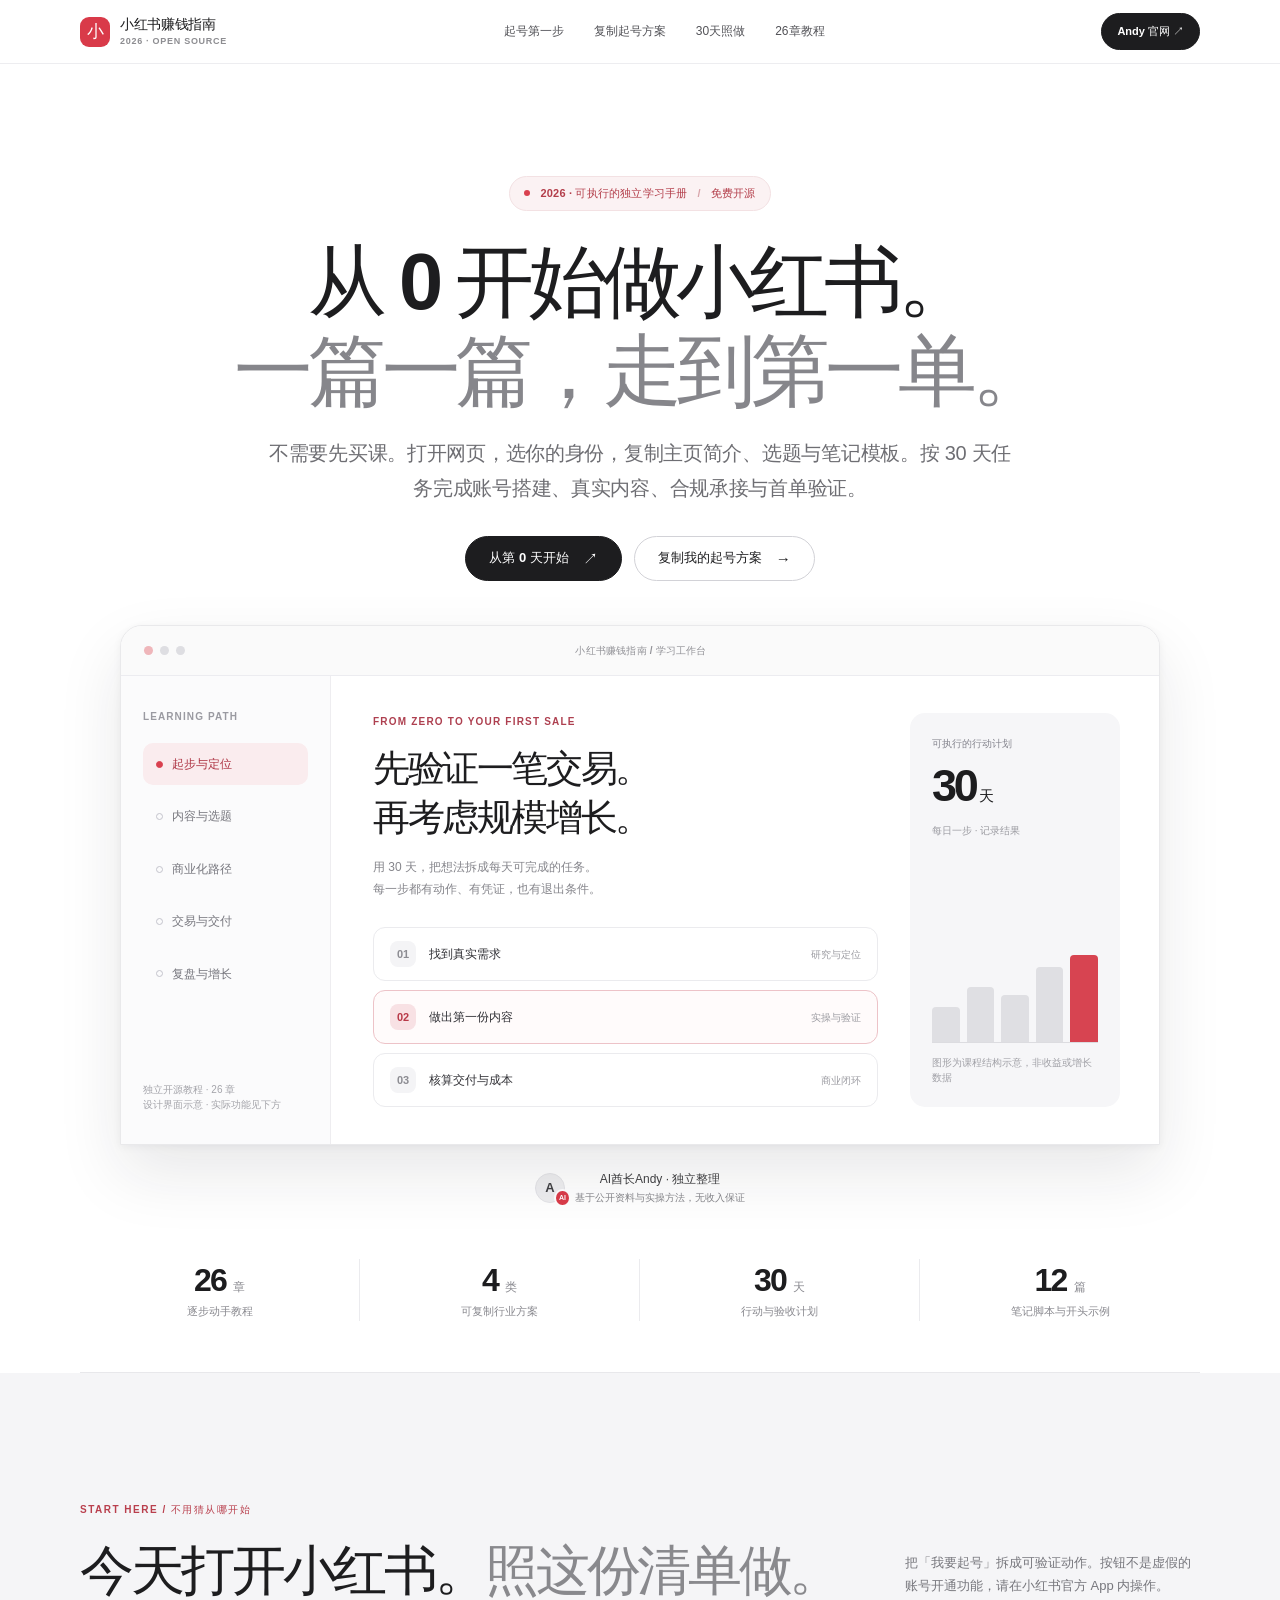
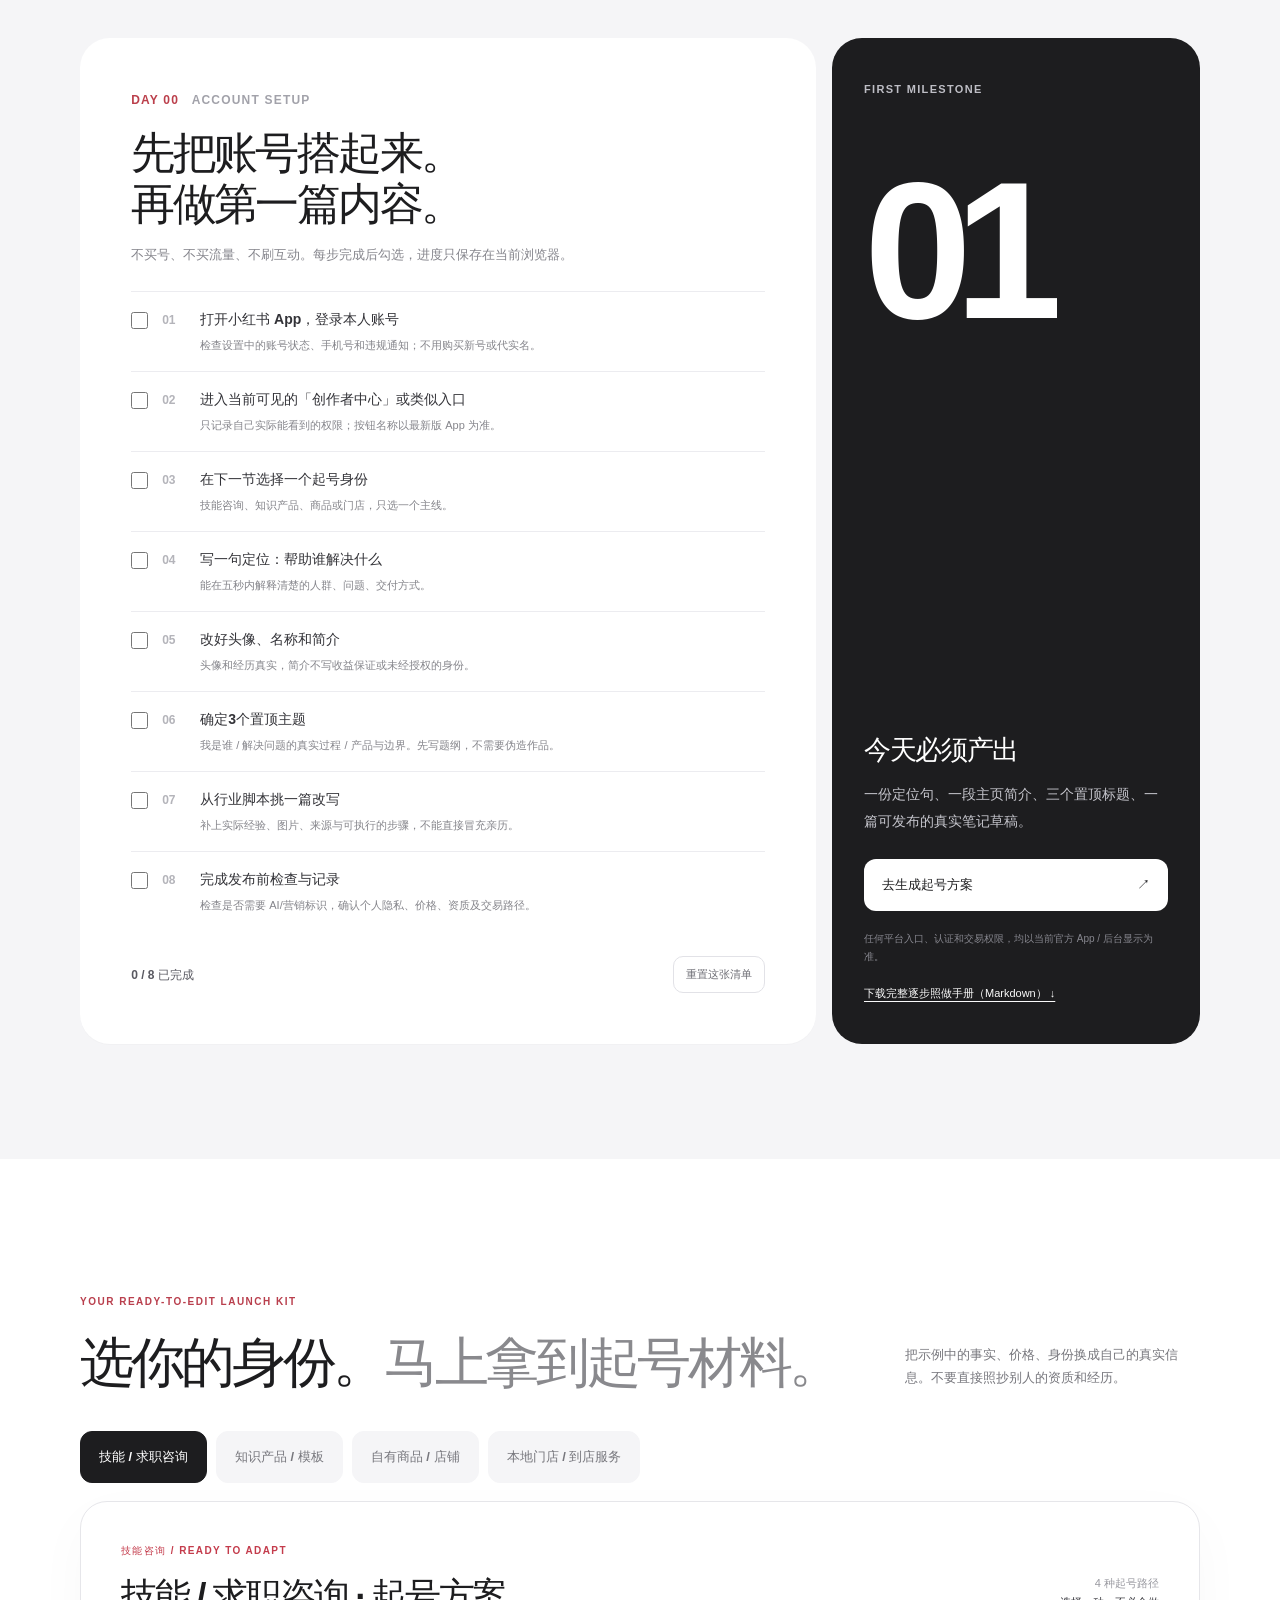
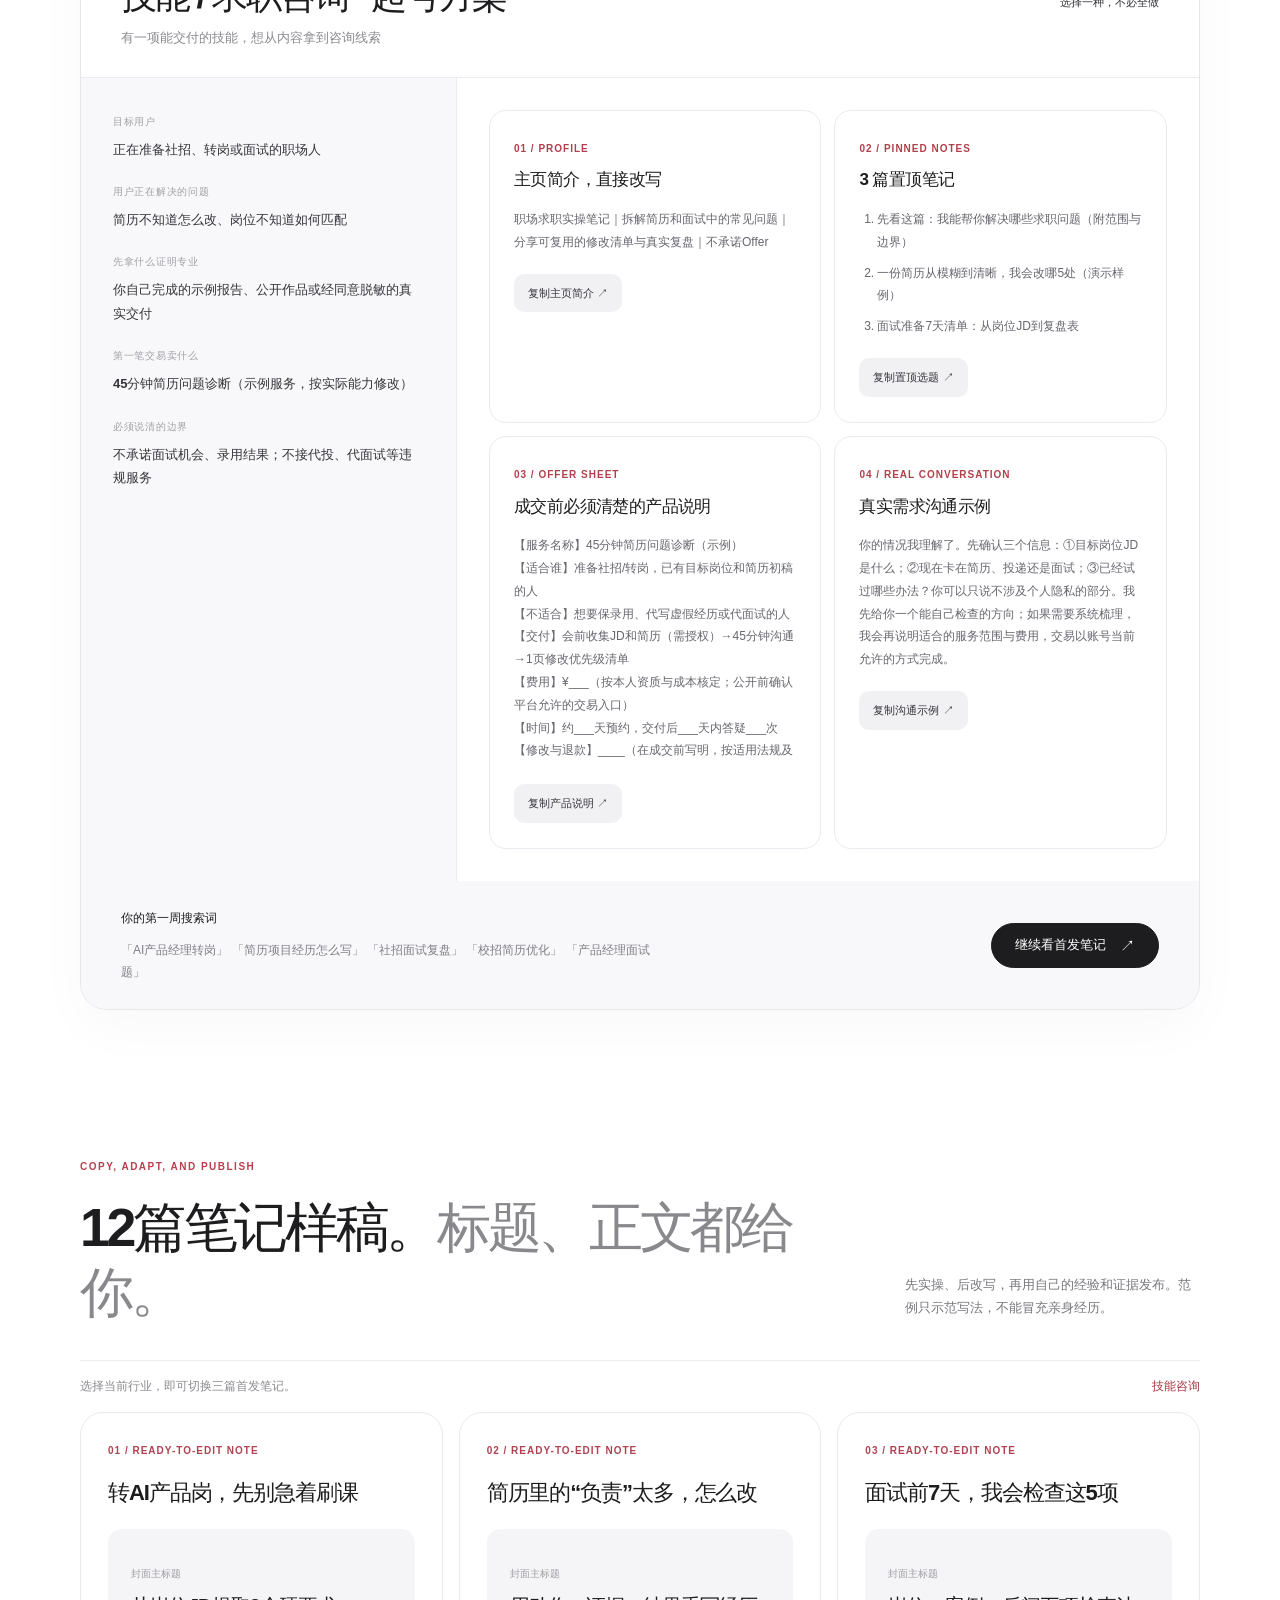
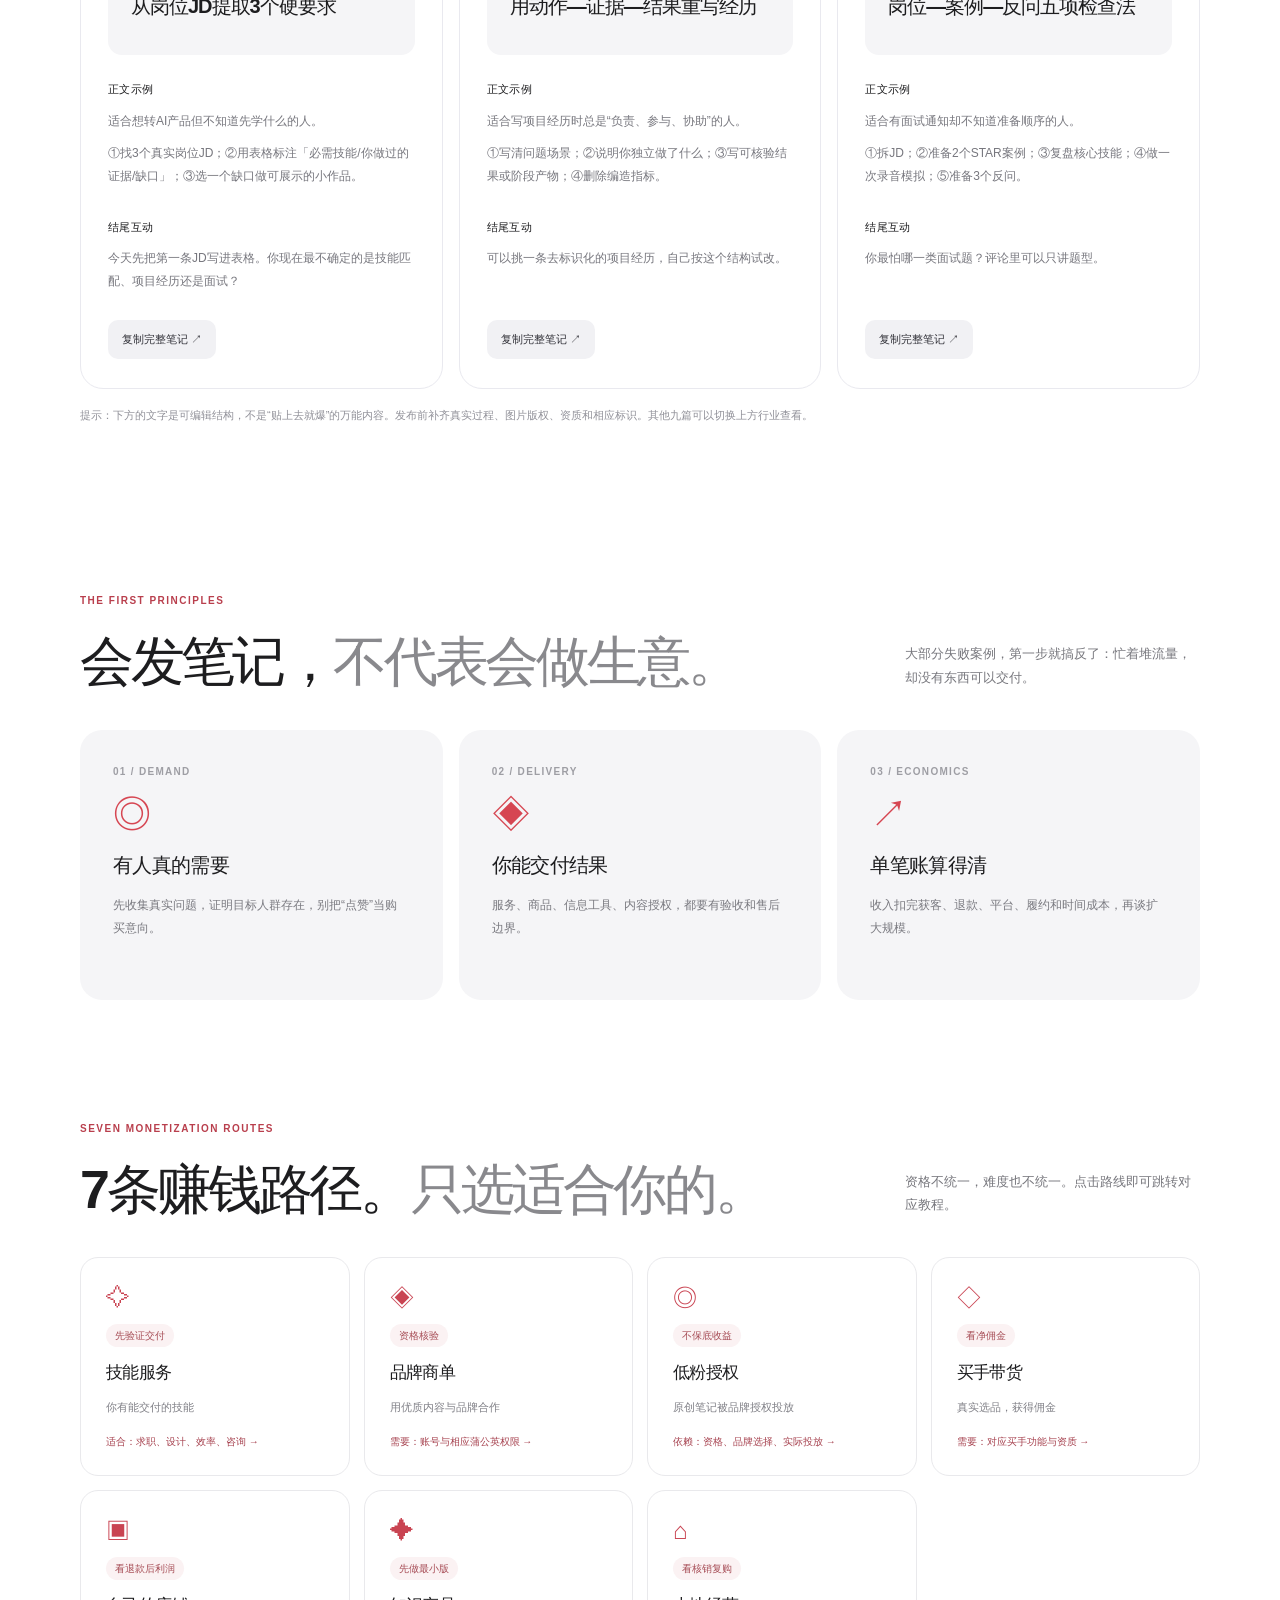
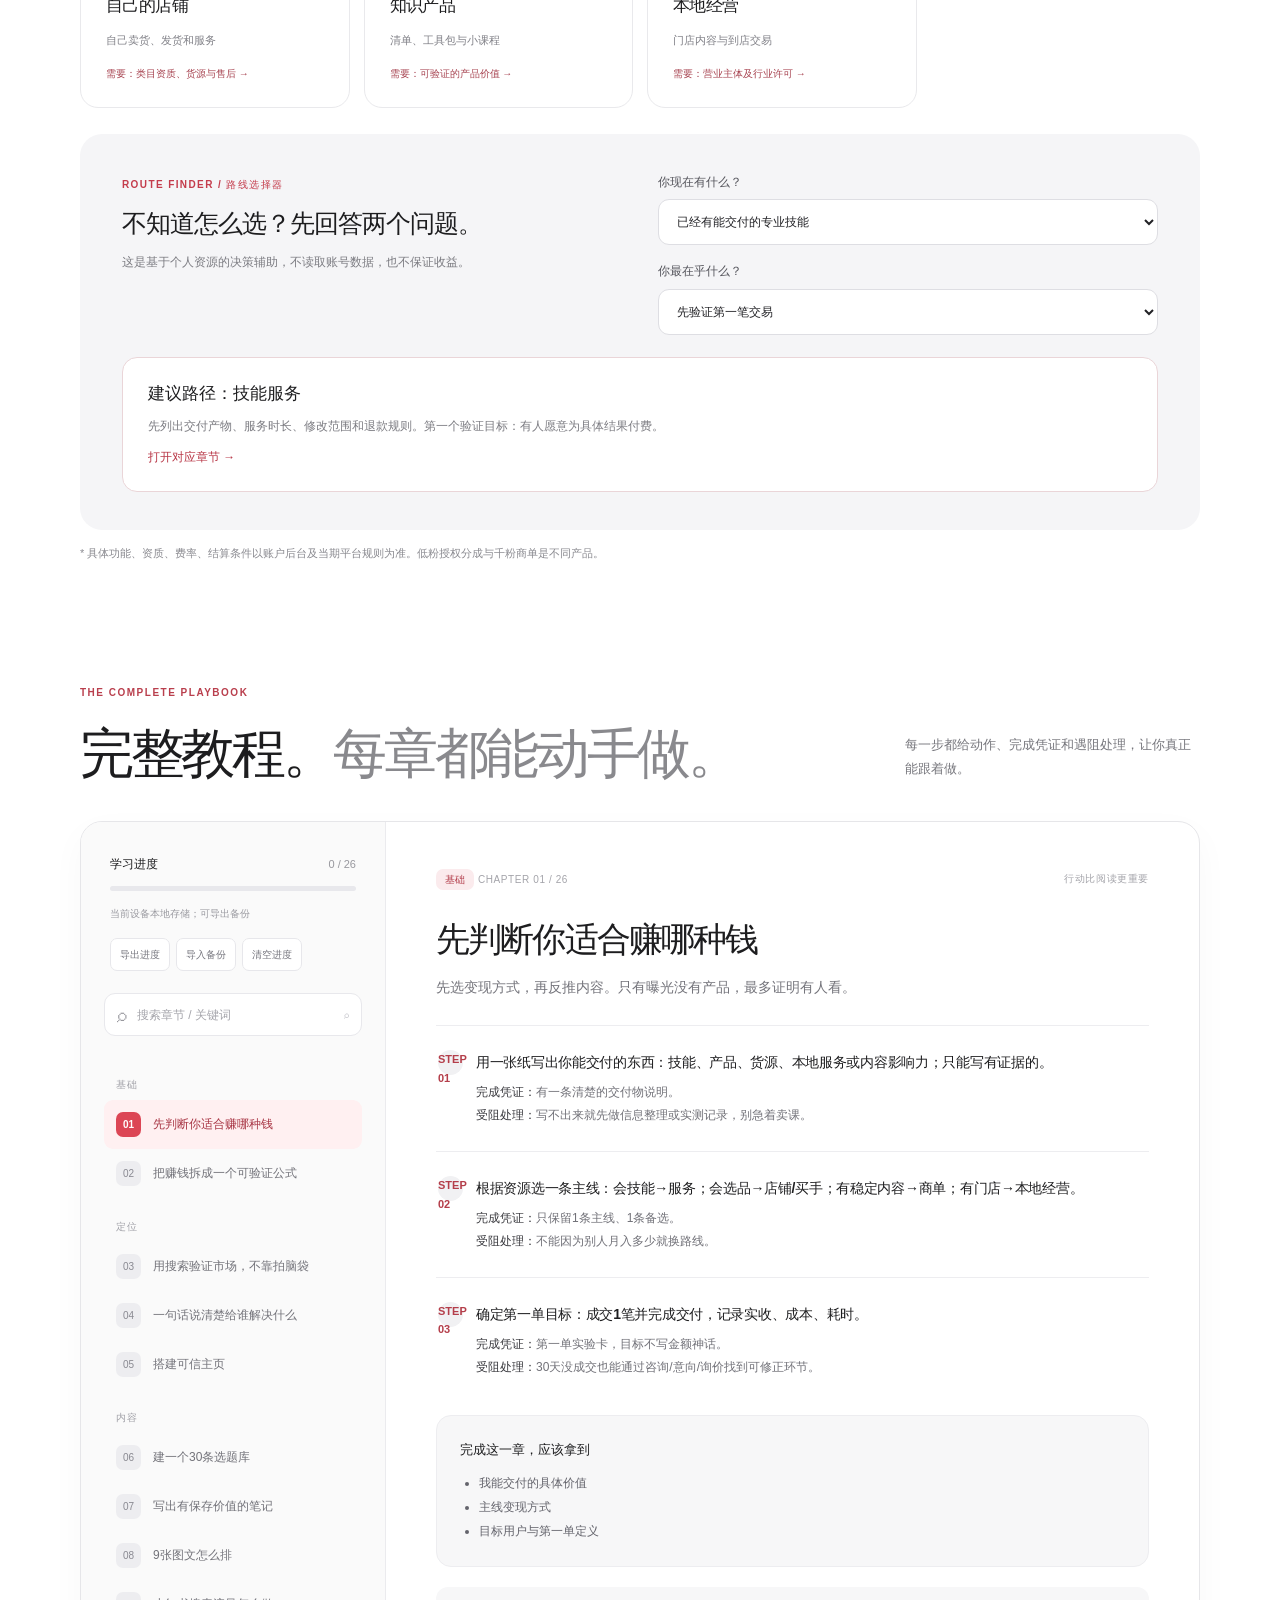
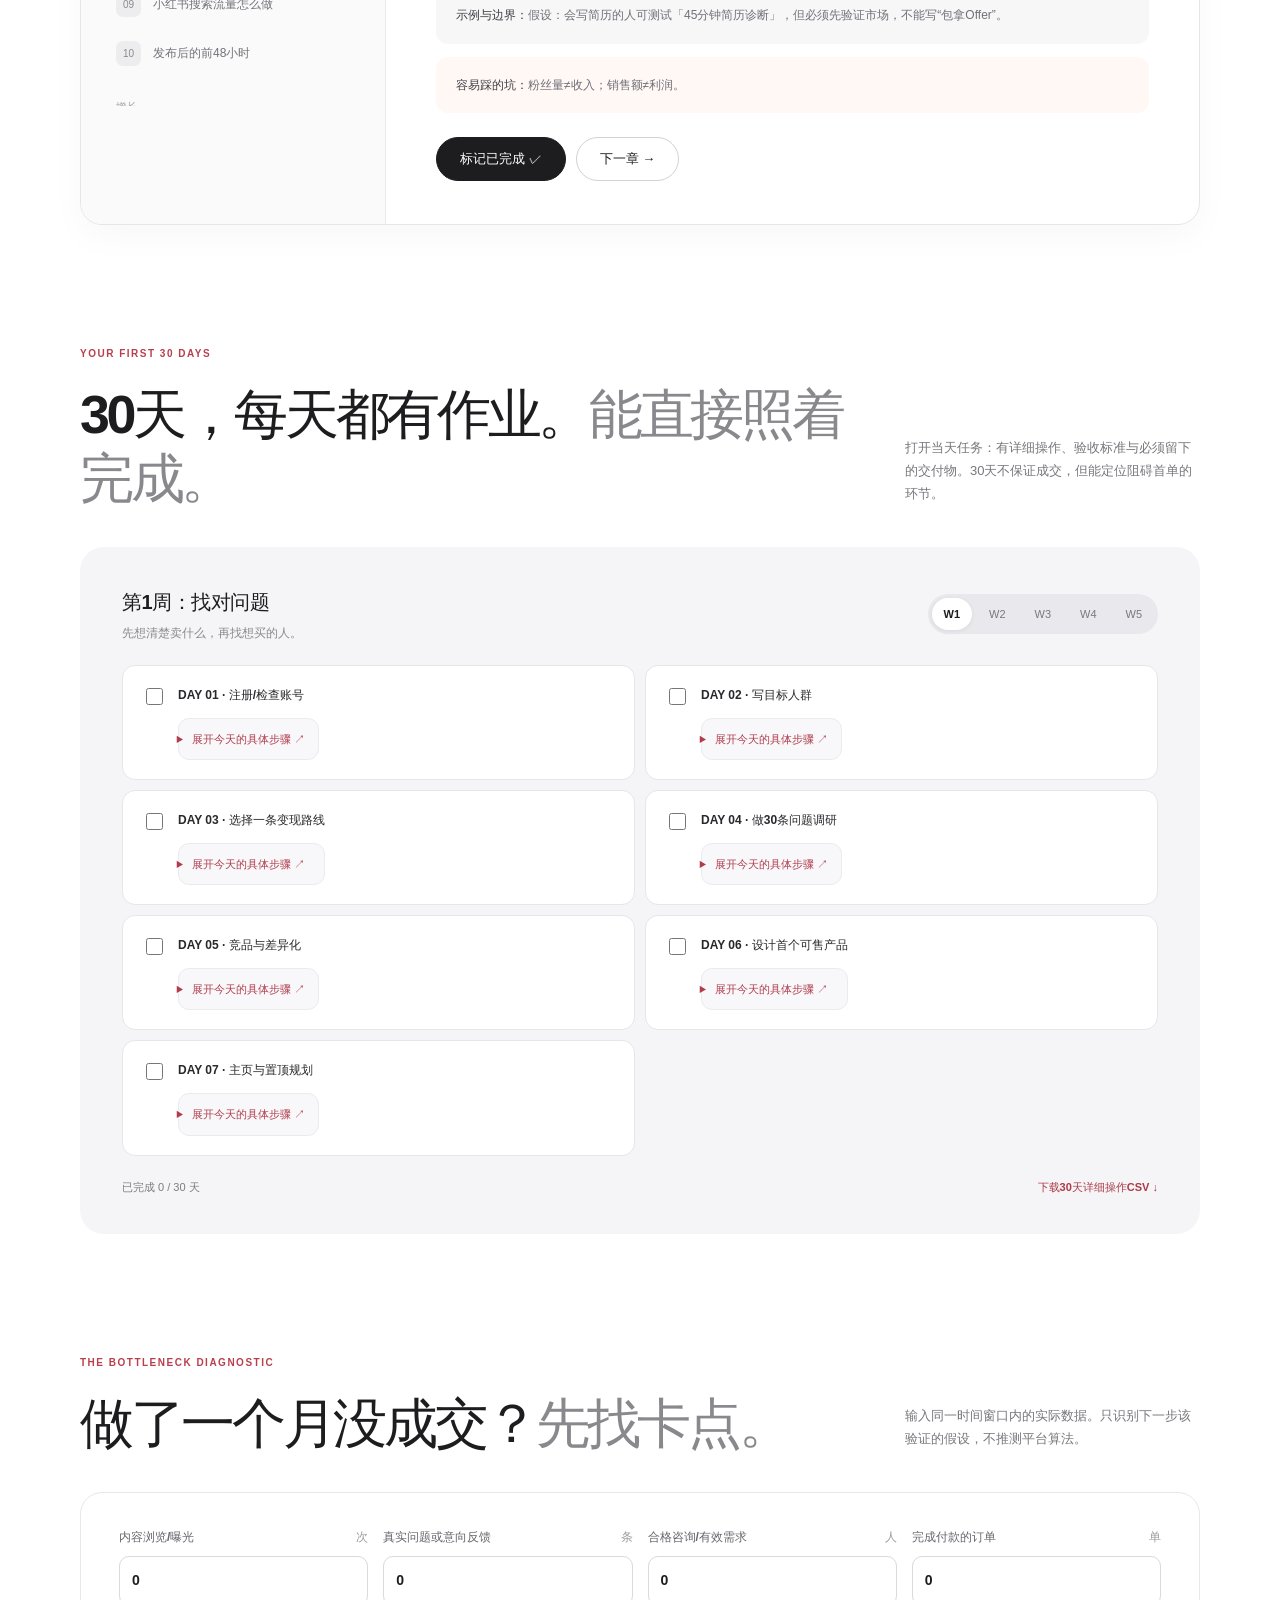
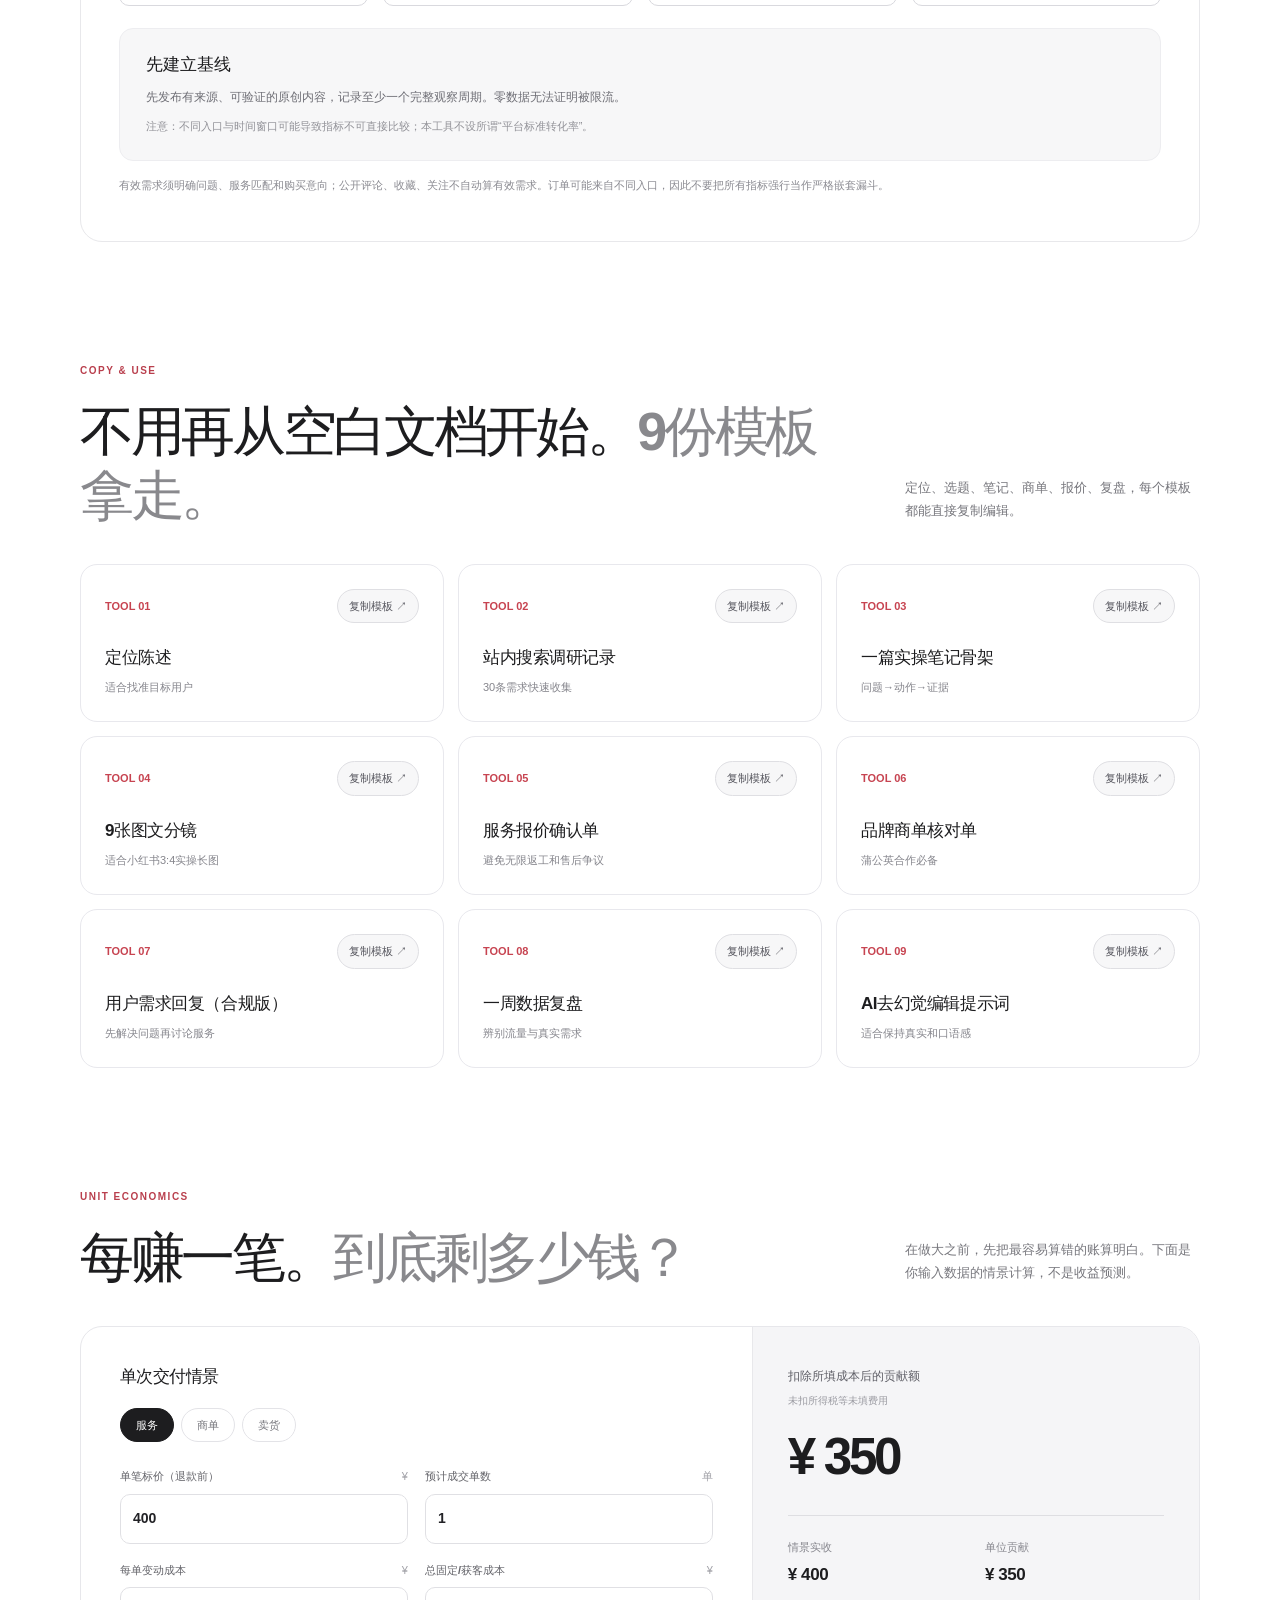
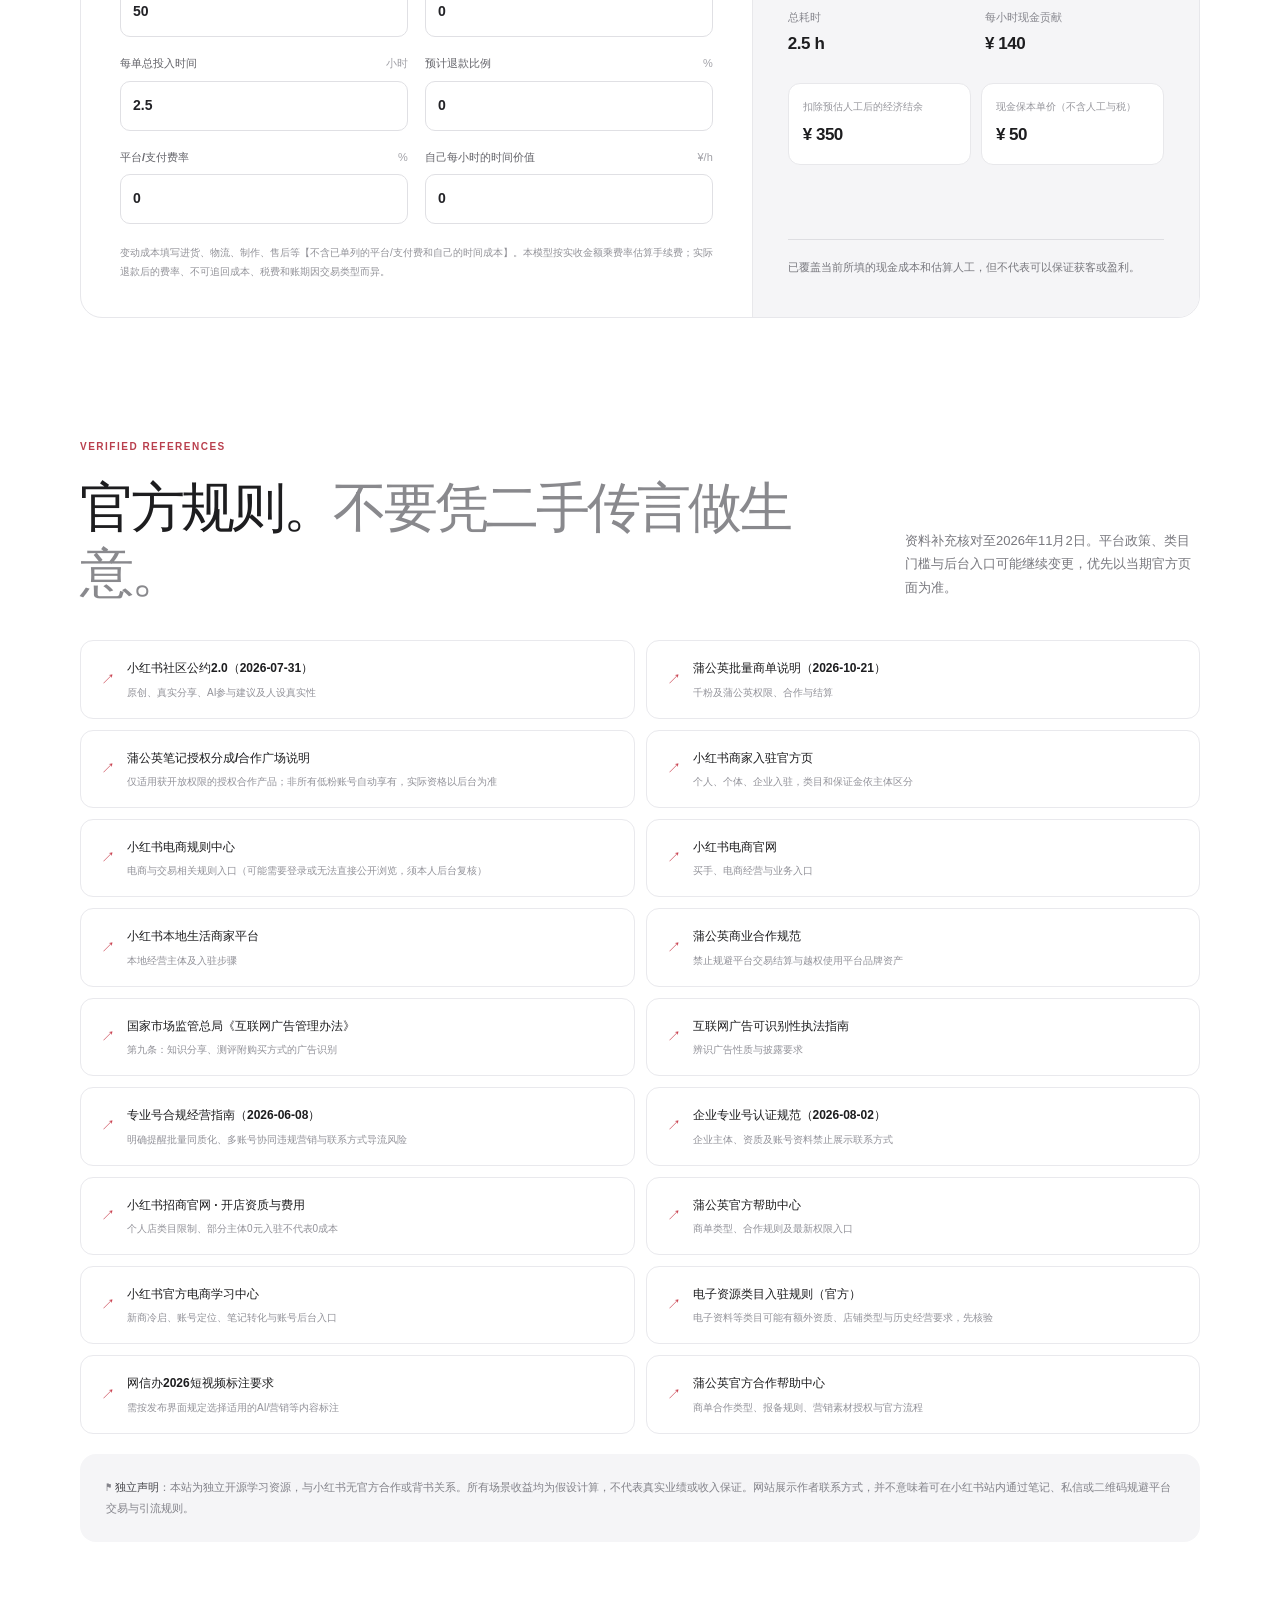
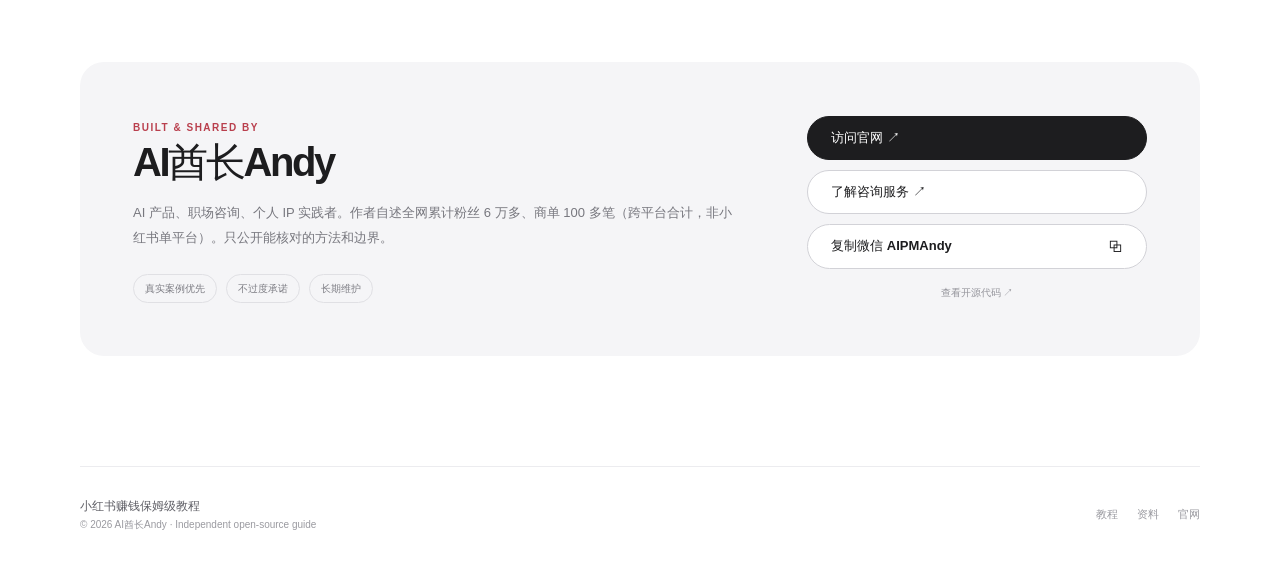
==== commit 09386ccc: "统一名称：AI酋长Andy（英文名 AI Chief Andy / Andy Liu）" ====
--- a/index.html
+++ b/index.html
@@ -3,18 +3,18 @@
 
 <html lang="zh-CN">
 <head>
-<meta charset="utf-8"/><title>小红书起号与变现：30天照做实操手册｜AI 酋长 Andy</title><meta content="width=device-width,initial-scale=1,viewport-fit=cover" name="viewport"/>
+<meta charset="utf-8"/><title>小红书起号与变现：30天照做实操手册｜AI酋长Andy</title><meta content="width=device-width,initial-scale=1,viewport-fit=cover" name="viewport"/>
 <meta content="light" name="color-scheme"/><meta content="#ffffff" name="theme-color"/>
 <meta content="小红书从0起号到变现的免费开源实操手册：4种身份起号方案、12篇可复制笔记、30天逐日行动、26章课程、7条变现路线与利润计算。2026年规则来源可查。" name="description"/>
-<meta content="AI 酋长 Andy" name="author"/>
+<meta content="AI酋长Andy" name="author"/>
 <meta content="website" property="og:type"/><meta content="小红书赚钱保姆级教程" property="og:site_name"/>
 <meta content="小红书赚钱保姆级教程 · 从0到第一单" property="og:title"/><meta content="先验证愿不愿意付钱，再考虑如何涨粉。26章完整实操手册、30天计划、收入成本计算器。" property="og:description"/>
 <meta content="https://aipmandy.github.io/xiaohongshu-income-handbook/assets/social-preview.png" property="og:image"/>
 <meta content="https://aipmandy.github.io/xiaohongshu-income-handbook/" property="og:url"/>
 <meta content="summary_large_image" name="twitter:card"/>
 <meta content="1200" property="og:image:width"/><meta content="630" property="og:image:height"/><meta content="小红书赚钱保姆级教程：30天逐日实操、4套起号方案、26章教程" property="og:image:alt"/><meta content="zh_CN" property="og:locale"/>
-<meta content="@AIPMAndy" name="twitter:creator"/><meta content="小红书从0起号到变现 · 30天照做实操手册" name="twitter:title"/><meta content="先验证愿不愿意付钱，再考虑如何涨粉。26章完整实操手册、30天计划、收入成本计算器。" name="twitter:description"/><meta content="https://aipmandy.github.io/xiaohongshu-income-handbook/assets/social-preview.png" name="twitter:image"/><meta content="index,follow,max-image-preview:large" name="robots"/><meta content="小红书赚钱,小红书变现,小红书副业,蒲公英商单,小红书开店,小红书买手,小红书教程,AI 酋长 Andy" name="keywords"/>
-<script type="application/ld+json">{"@context":"https://schema.org","@graph":[{"@type":"Person","@id":"https://github.com/AIPMAndy#person","name":"AI 酋长 Andy","alternateName":["Andy Liu","AIPMAndy","AI Chief Andy","AI酋长Andy"],"url":"https://metaver.vip/","sameAs":["https://x.com/AIPMAndy","https://github.com/AIPMAndy","https://metaver.vip/","https://t.me/AIPMAndy"],"jobTitle":"连续创业者（AI + 产品方法论），前腾讯/百度 AI 产品专家，大模型独角兽前 VP"},{"@type":"WebSite","@id":"https://aipmandy.github.io/xiaohongshu-income-handbook/#website","url":"https://aipmandy.github.io/xiaohongshu-income-handbook/","name":"小红书赚钱保姆级教程","description":"小红书从0起号与变现：4套起号方案、12篇样稿、30天逐日实操和26章教程，免费开源。","inLanguage":"zh-CN","author":{"@id":"https://github.com/AIPMAndy#person"},"publisher":{"@id":"https://github.com/AIPMAndy#person"}},{"@type":"LearningResource","@id":"https://aipmandy.github.io/xiaohongshu-income-handbook/#handbook","name":"小红书赚钱保姆级教程（2026）","url":"https://aipmandy.github.io/xiaohongshu-income-handbook/","description":"小红书从0起号与变现：4套起号方案、12篇样稿、30天逐日实操和26章教程，免费开源。","inLanguage":"zh-CN","learningResourceType":"教程","isAccessibleForFree":true,"license":"https://opensource.org/licenses/MIT","dateModified":"2026-11-02","author":{"@id":"https://github.com/AIPMAndy#person"},"image":"https://aipmandy.github.io/xiaohongshu-income-handbook/assets/social-preview.png"}]}</script>
+<meta content="@AIPMAndy" name="twitter:creator"/><meta content="小红书从0起号到变现 · 30天照做实操手册" name="twitter:title"/><meta content="先验证愿不愿意付钱，再考虑如何涨粉。26章完整实操手册、30天计划、收入成本计算器。" name="twitter:description"/><meta content="https://aipmandy.github.io/xiaohongshu-income-handbook/assets/social-preview.png" name="twitter:image"/><meta content="index,follow,max-image-preview:large" name="robots"/><meta content="小红书赚钱,小红书变现,小红书副业,蒲公英商单,小红书开店,小红书买手,小红书教程,AI酋长Andy" name="keywords"/>
+<script type="application/ld+json">{"@context":"https://schema.org","@graph":[{"@type":"Person","@id":"https://github.com/AIPMAndy#person","name":"AI酋长Andy","alternateName":["AI Chief Andy","Andy Liu","AIPMAndy"],"url":"https://metaver.vip/","sameAs":["https://x.com/AIPMAndy","https://github.com/AIPMAndy","https://metaver.vip/","https://t.me/AIPMAndy","https://www.threads.com/@andyaipm","https://www.youtube.com/channel/UCo3Uq_DFHKFQxX2vLqEZ8mw","https://space.bilibili.com/100287319","https://www.xiaohongshu.com/user/profile/578dd31382ec3924141f799e","https://aipmandy.github.io/"],"jobTitle":"连续创业者（AI + 产品方法论），前腾讯/百度 AI 产品专家，大模型独角兽前 VP"},{"@type":"WebSite","@id":"https://aipmandy.github.io/xiaohongshu-income-handbook/#website","url":"https://aipmandy.github.io/xiaohongshu-income-handbook/","name":"小红书赚钱保姆级教程","description":"小红书从0起号与变现：4套起号方案、12篇样稿、30天逐日实操和26章教程，免费开源。","inLanguage":"zh-CN","author":{"@id":"https://github.com/AIPMAndy#person"},"publisher":{"@id":"https://github.com/AIPMAndy#person"}},{"@type":"LearningResource","@id":"https://aipmandy.github.io/xiaohongshu-income-handbook/#handbook","name":"小红书赚钱保姆级教程（2026）","url":"https://aipmandy.github.io/xiaohongshu-income-handbook/","description":"小红书从0起号与变现：4套起号方案、12篇样稿、30天逐日实操和26章教程，免费开源。","inLanguage":"zh-CN","learningResourceType":"教程","isAccessibleForFree":true,"license":"https://opensource.org/licenses/MIT","dateModified":"2026-11-02","author":{"@id":"https://github.com/AIPMAndy#person"},"image":"https://aipmandy.github.io/xiaohongshu-income-handbook/assets/social-preview.png"}]}</script>
 <link href="https://aipmandy.github.io/xiaohongshu-income-handbook/" rel="canonical"/>
 <link href="assets/style.css" rel="stylesheet"/>
 <link href="assets/favicon.svg" rel="icon" type="image/svg+xml"/></head>
@@ -39,7 +39,7 @@
 <h1>从 0 开始做小红书。<br/><span class="gradient-text">一篇一篇，走到第一单。</span></h1>
 <p class="hero-sub">不需要先买课。打开网页，选你的身份，复制主页简介、选题与笔记模板。按 30 天任务完成账号搭建、真实内容、合规承接与首单验证。</p>
 <div class="hero-buttons"><a class="btn primary" href="#start">从第 0 天开始 <span>↗</span></a><a class="btn secondary" href="#playbooks">复制我的起号方案 <span>→</span></a></div>
-<div class="hero-cred"><div class="avatars">A<span>AI</span></div><div>AI 酋长 Andy · 独立整理<br/><small>基于公开资料与实操方法，无收入保证</small></div></div>
+<div class="hero-cred"><div class="avatars">A<span>AI</span></div><div>AI酋长Andy · 独立整理<br/><small>基于公开资料与实操方法，无收入保证</small></div></div>
 </div>
 <div aria-label="网站教程界面设计展示。示意展示30天计划的操作结构，不包含真实收入或用户数据" class="hero-visual">
 <div class="visual-panel">
@@ -112,9 +112,9 @@
 <p class="calc-detail">变动成本填写进货、物流、制作、售后等【不含已单列的平台/支付费和自己的时间成本】。本模型按实收金额乘费率估算手续费；实际退款后的费率、不可追回成本、税费和账期因交易类型而异。</p></div>
 <div class="calc-result"><div class="result-label">扣除所填成本后的贡献额 <small>未扣所得税等未填费用</small></div><div class="result-big" id="calcNet">¥ 350</div><div class="result-grid"><div><span>情景实收</span><strong id="calcGross">¥ 400</strong></div><div><span>单位贡献</span><strong id="calcUnit">¥ 350</strong></div><div><span>总耗时</span><strong id="calcTotalHours">2.5 h</strong></div><div><span>每小时现金贡献</span><strong id="calcHourly">¥ 140</strong></div></div><div class="result-extended"><div><span>扣除预估人工后的经济结余</span><strong id="calcEconomic">¥ 350</strong></div><div><span>现金保本单价（不含人工与税）</span><strong id="calcBreakEven">¥ 50</strong></div></div><div class="result-tip" id="calcAdvice">当前情景为正贡献，但还要检查税费、固定成本和真实需求。</div></div></div></section>
 <section class="container sources-section" id="sources"><div class="section-eyebrow">VERIFIED REFERENCES</div><div class="section-heading"><h2>官方规则。<span>不要凭二手传言做生意。</span></h2><p>资料补充核对至2026年11月2日。平台政策、类目门槛与后台入口可能继续变更，优先以当期官方页面为准。</p></div><div class="sources-grid" id="sourcesGrid"></div><div class="disclaimer glass">⚑ <strong>独立声明</strong>：本站为独立开源学习资源，与小红书无官方合作或背书关系。所有场景收益均为假设计算，不代表真实业绩或收入保证。网站展示作者联系方式，并不意味着可在小红书站内通过笔记、私信或二维码规避平台交易与引流规则。</div></section>
-<section class="container about-section" id="about"><div class="author-panel glass"><div><span class="section-eyebrow">BUILT &amp; SHARED BY</span><h2>AI 酋长 Andy</h2><p>AI 产品、职场咨询、个人 IP 实践者。作者自述全网累计粉丝 6 万多、商单 100 多笔（跨平台合计，非小红书单平台）。只公开能核对的方法和边界。</p><div class="author-facts"><span>真实案例优先</span><span>不过度承诺</span><span>长期维护</span></div></div><div class="author-actions"><a class="btn primary" href="https://metaver.vip/" rel="noopener noreferrer" target="_blank">访问官网 ↗</a><a class="btn secondary" href="https://metaver.vip/services" rel="noopener noreferrer" target="_blank">了解咨询服务 ↗</a><button class="btn outline" id="copyWechat">复制微信 AIPMAndy <span>⧉</span></button><a class="minor-link" href="https://github.com/AIPMAndy/xiaohongshu-income-handbook" rel="noopener noreferrer" target="_blank">查看开源代码 ↗</a></div></div></section>
+<section class="container about-section" id="about"><div class="author-panel glass"><div><span class="section-eyebrow">BUILT &amp; SHARED BY</span><h2>AI酋长Andy</h2><p>AI 产品、职场咨询、个人 IP 实践者。作者自述全网累计粉丝 6 万多、商单 100 多笔（跨平台合计，非小红书单平台）。只公开能核对的方法和边界。</p><div class="author-facts"><span>真实案例优先</span><span>不过度承诺</span><span>长期维护</span></div></div><div class="author-actions"><a class="btn primary" href="https://metaver.vip/" rel="noopener noreferrer" target="_blank">访问官网 ↗</a><a class="btn secondary" href="https://metaver.vip/services" rel="noopener noreferrer" target="_blank">了解咨询服务 ↗</a><button class="btn outline" id="copyWechat">复制微信 AIPMAndy <span>⧉</span></button><a class="minor-link" href="https://github.com/AIPMAndy/xiaohongshu-income-handbook" rel="noopener noreferrer" target="_blank">查看开源代码 ↗</a></div></div></section>
 </main>
-<footer class="footer container"><div><strong>小红书赚钱保姆级教程</strong><span>© 2026 AI 酋长 Andy · Independent open-source guide</span></div><div><a href="#guide">教程</a><a href="#sources">资料</a><a href="https://metaver.vip/" rel="noopener noreferrer" target="_blank">官网</a></div></footer>
+<footer class="footer container"><div><strong>小红书赚钱保姆级教程</strong><span>© 2026 AI酋长Andy · Independent open-source guide</span></div><div><a href="#guide">教程</a><a href="#sources">资料</a><a href="https://metaver.vip/" rel="noopener noreferrer" target="_blank">官网</a></div></footer>
 <div aria-live="polite" class="toast" id="toast" role="status"></div>
 <script src="assets/data.js"></script><script src="assets/blueprints.js"></script><script src="assets/app.js"></script><script src="assets/blueprints-ui.js"></script>
 </body></html>
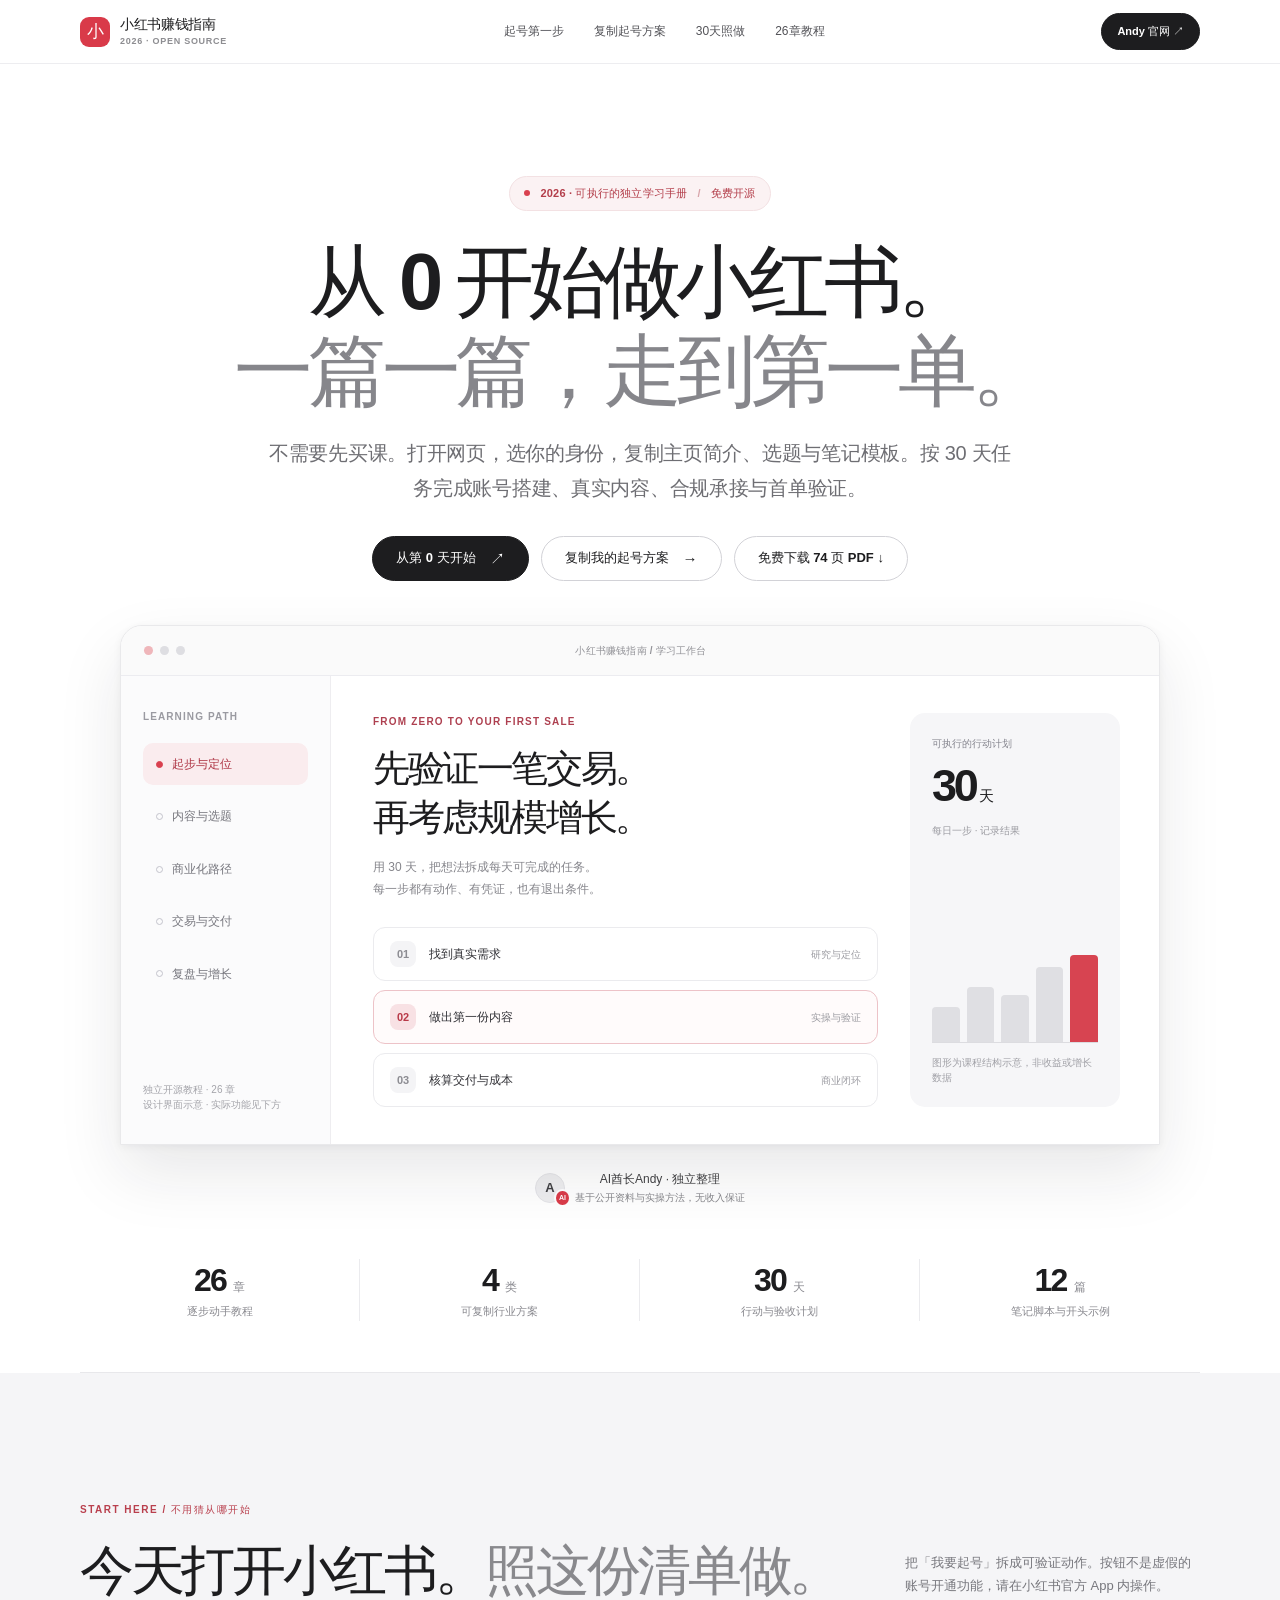
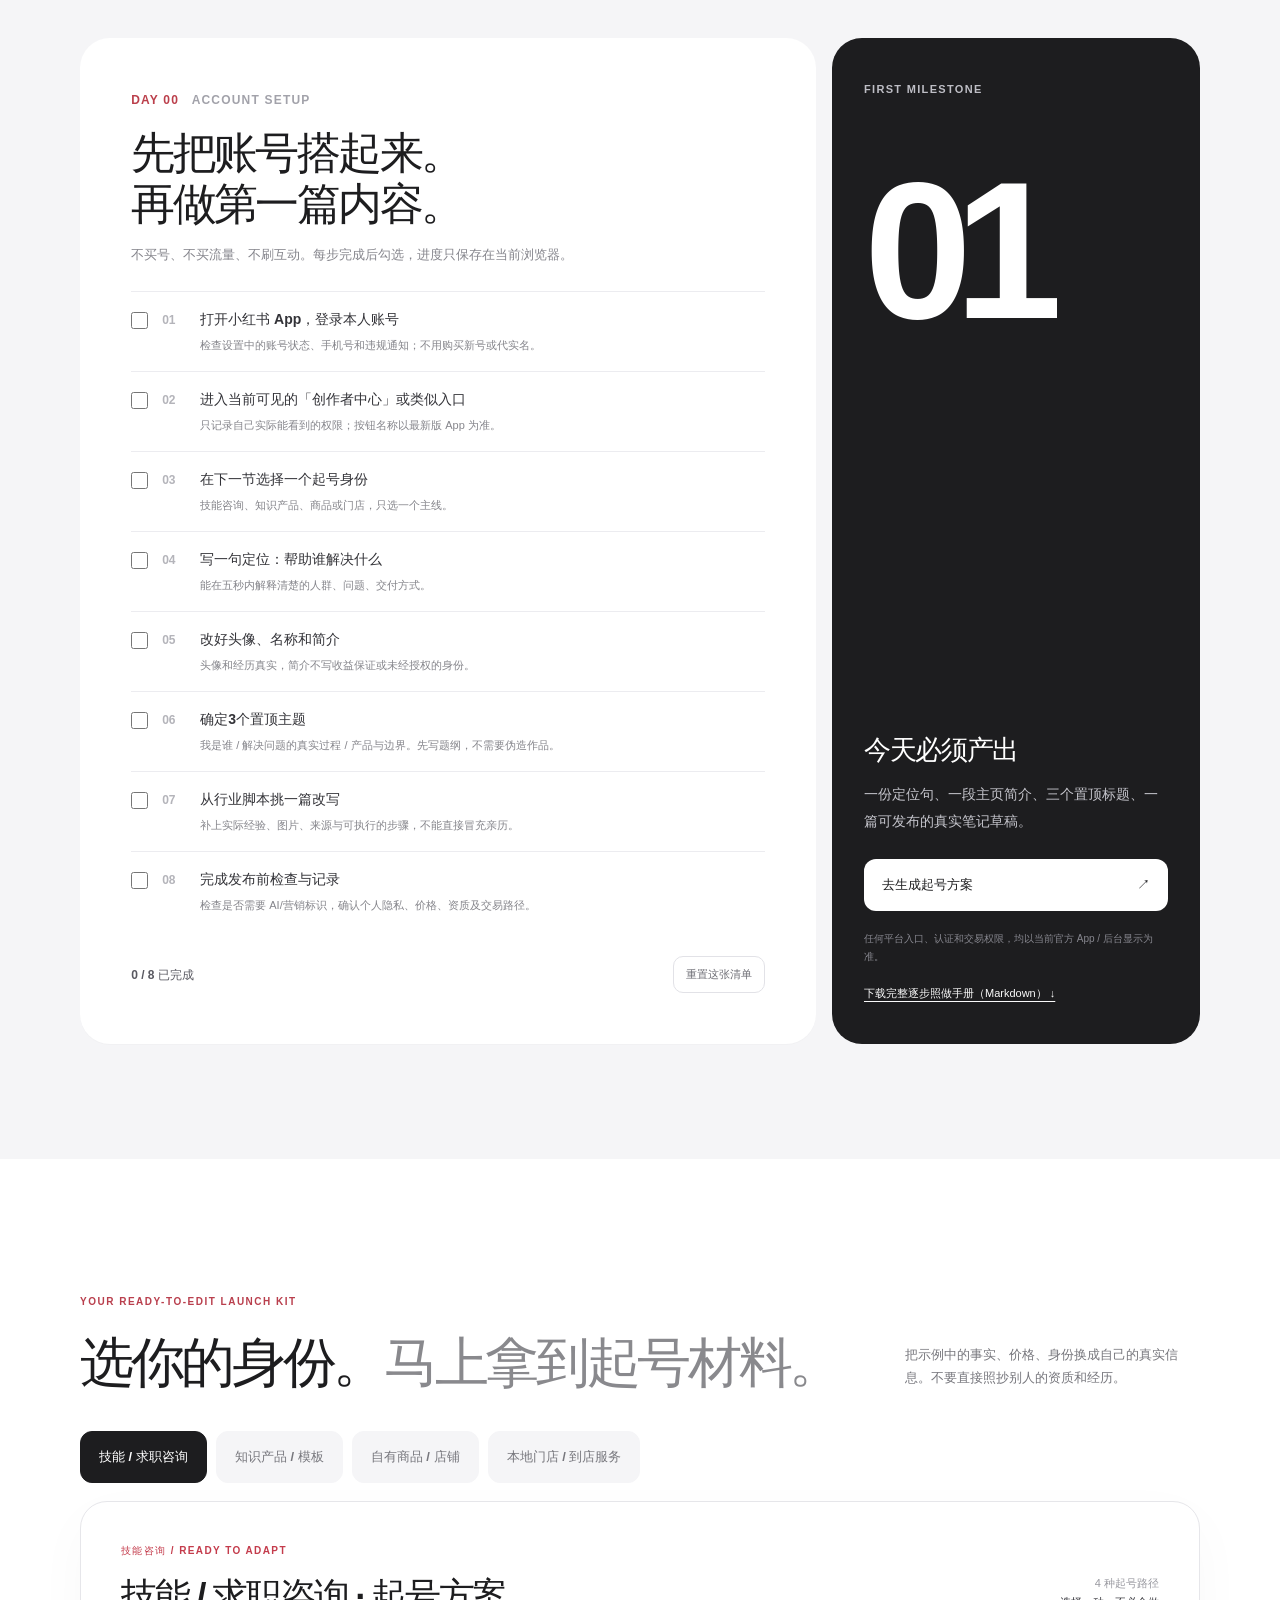
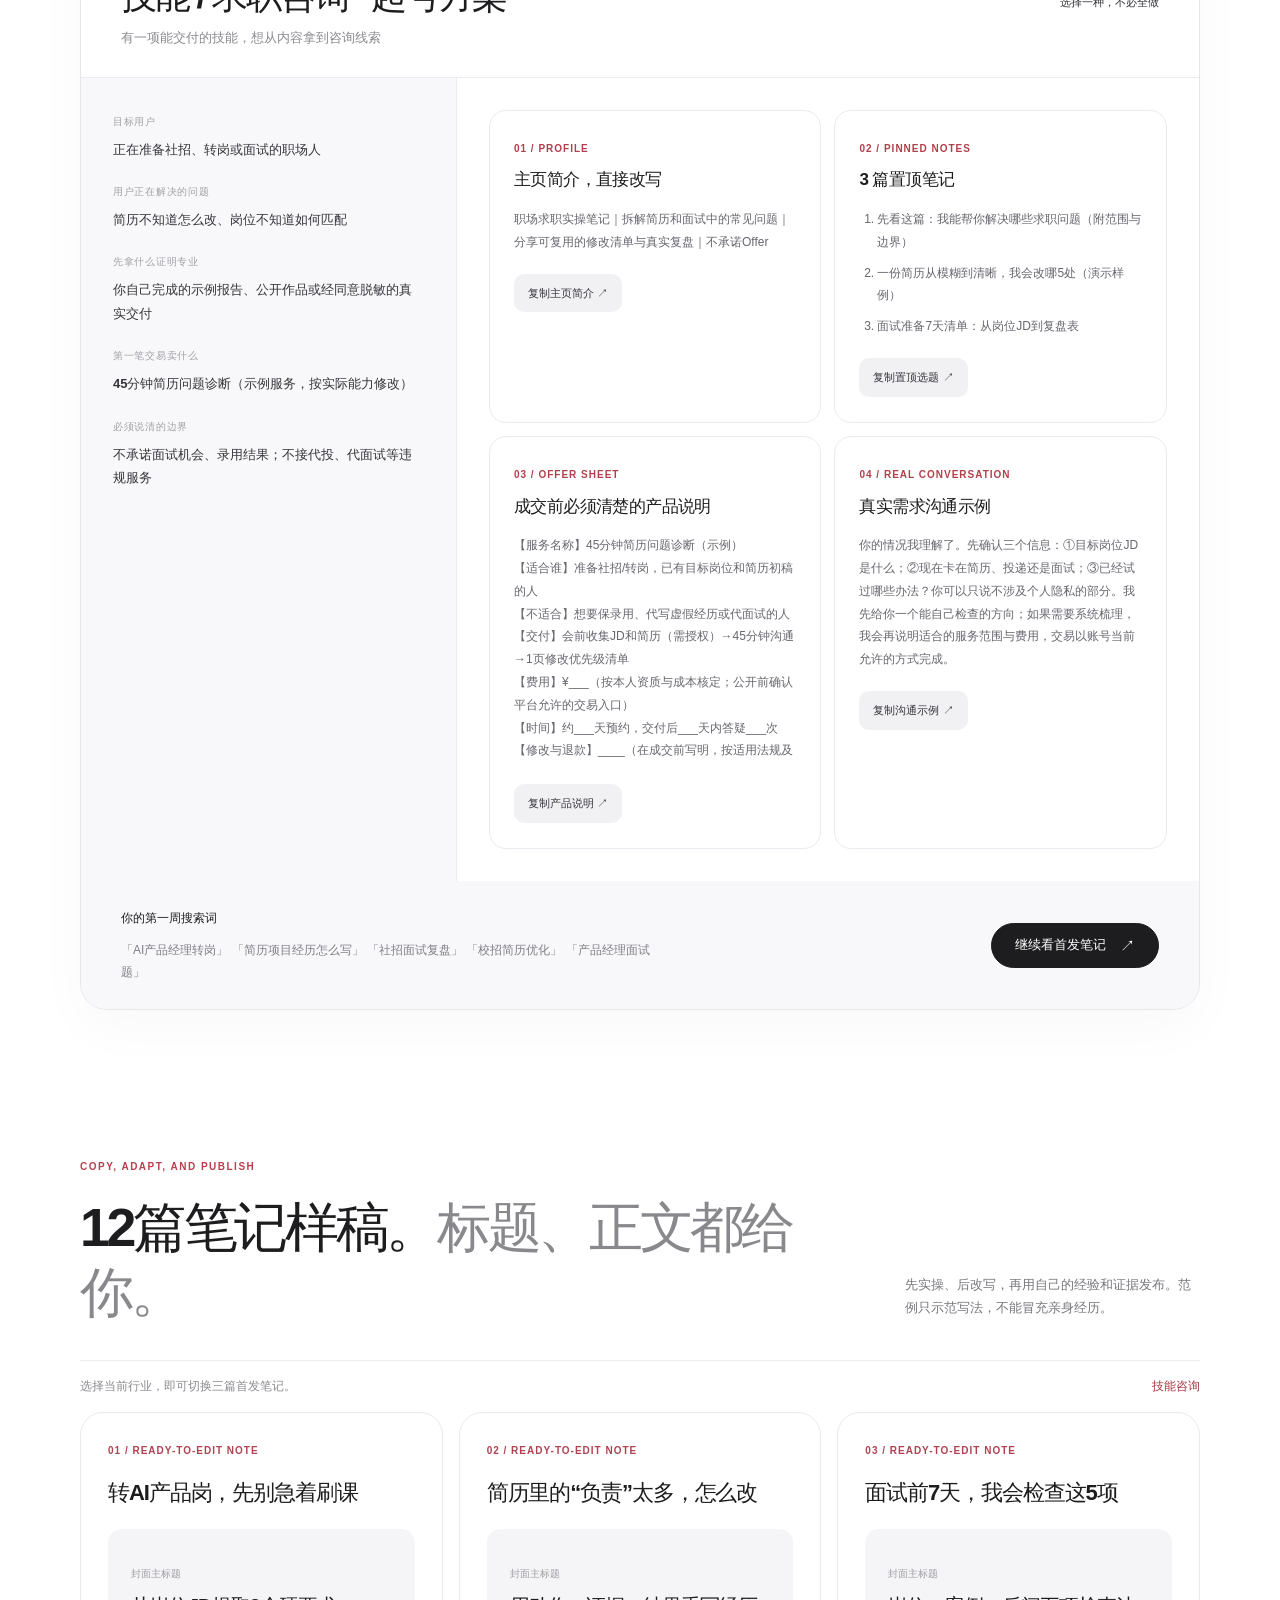
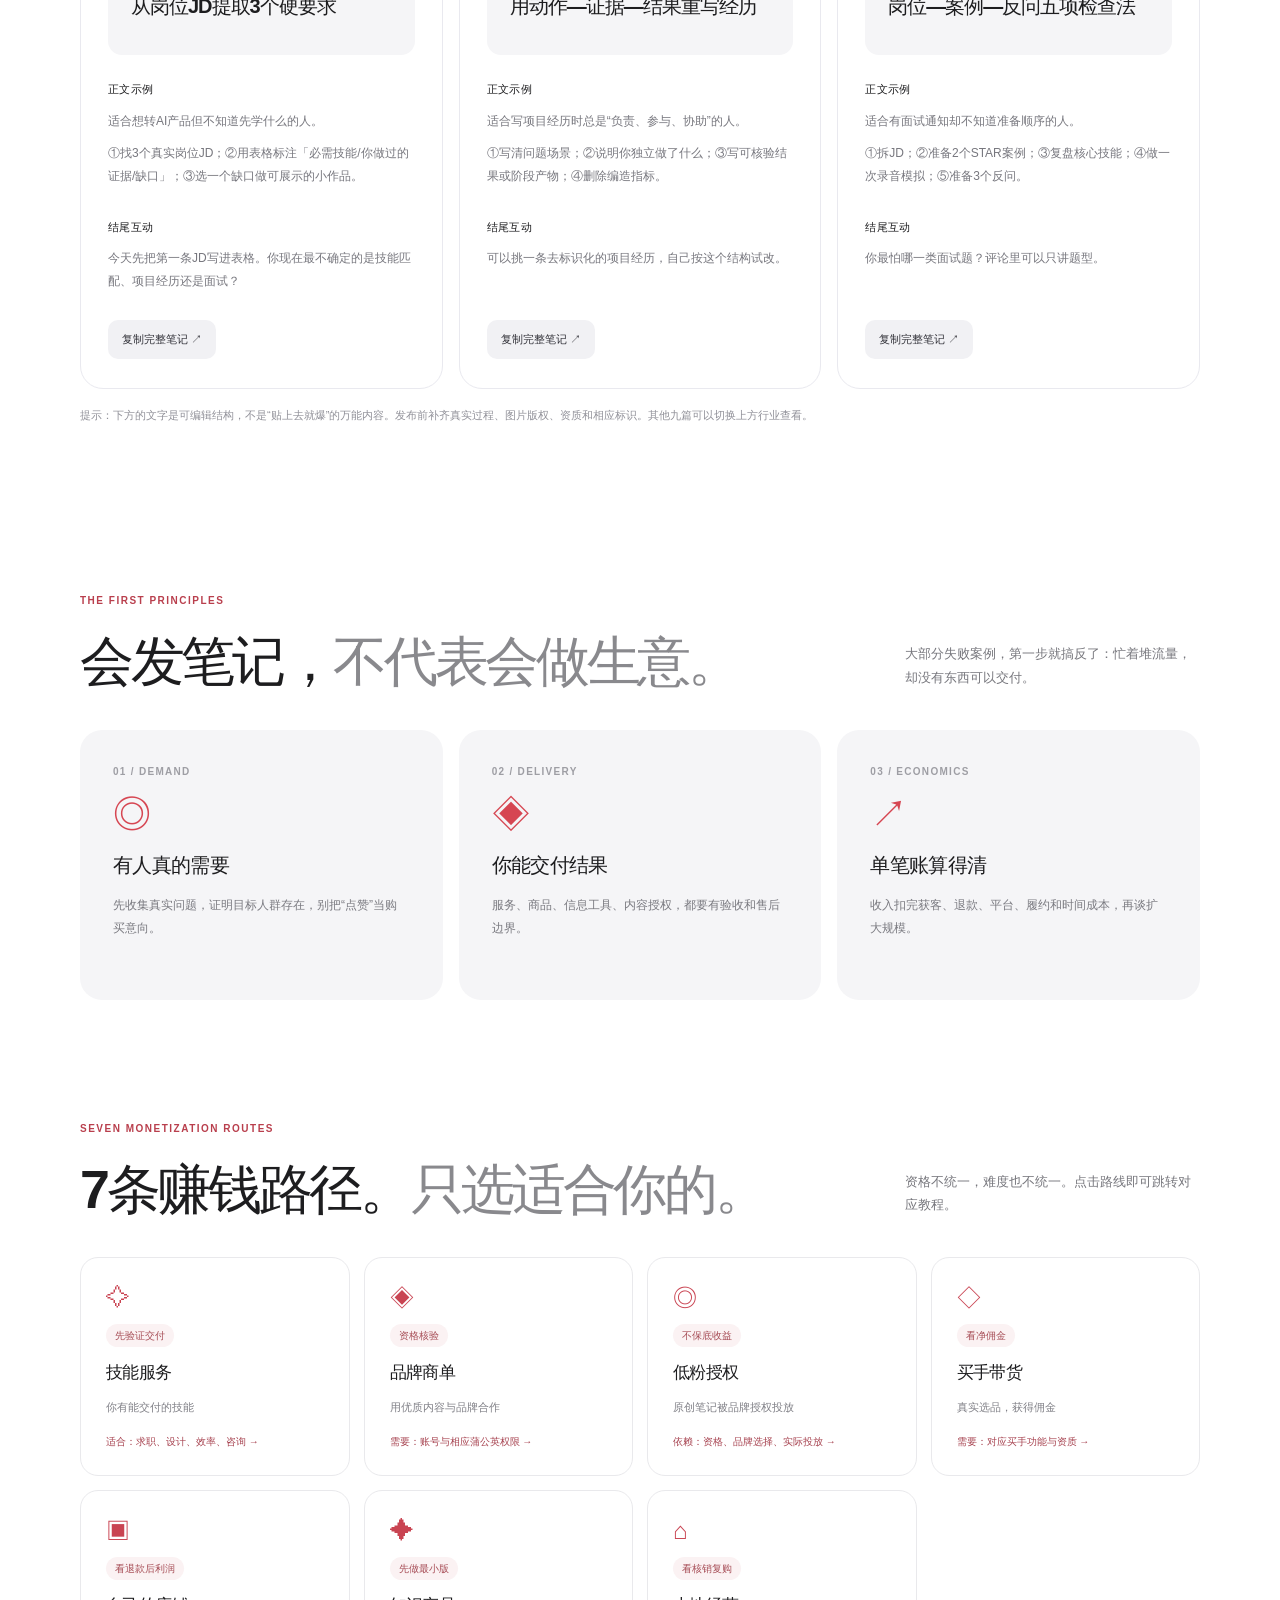
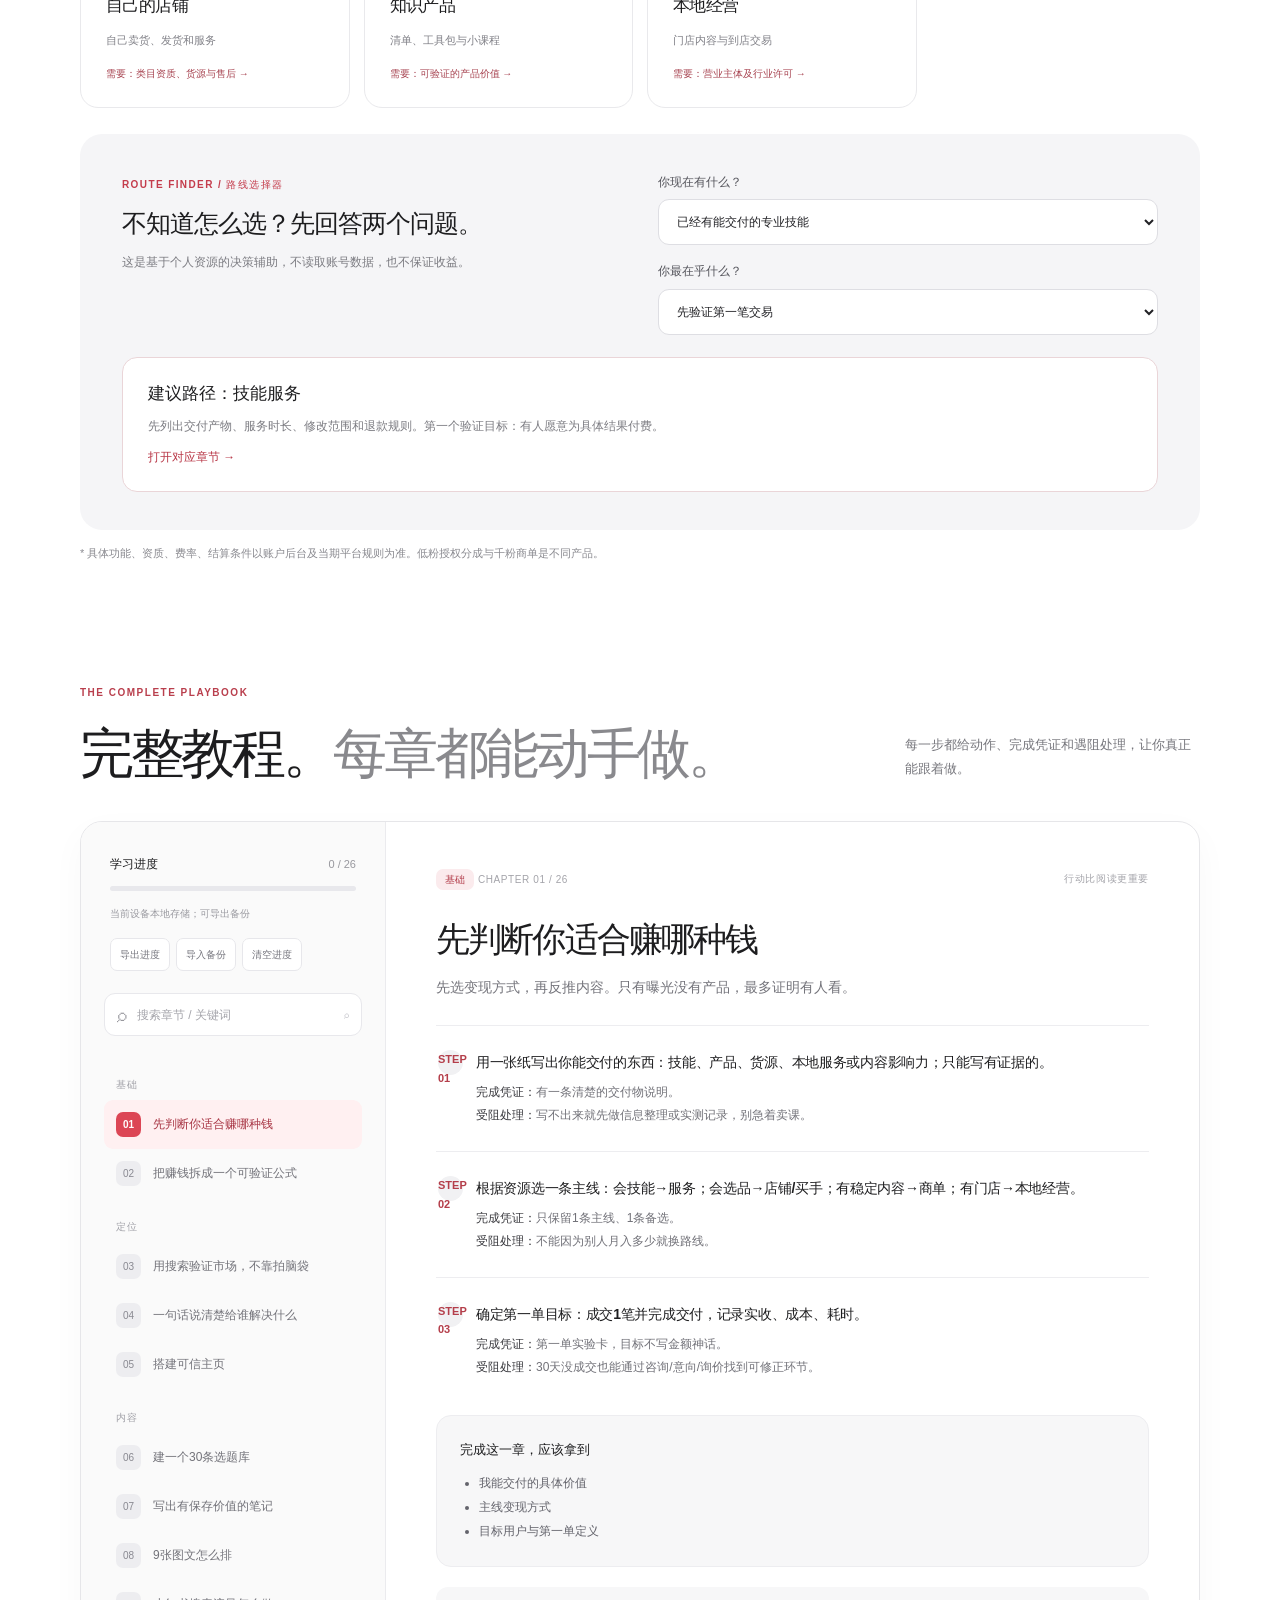
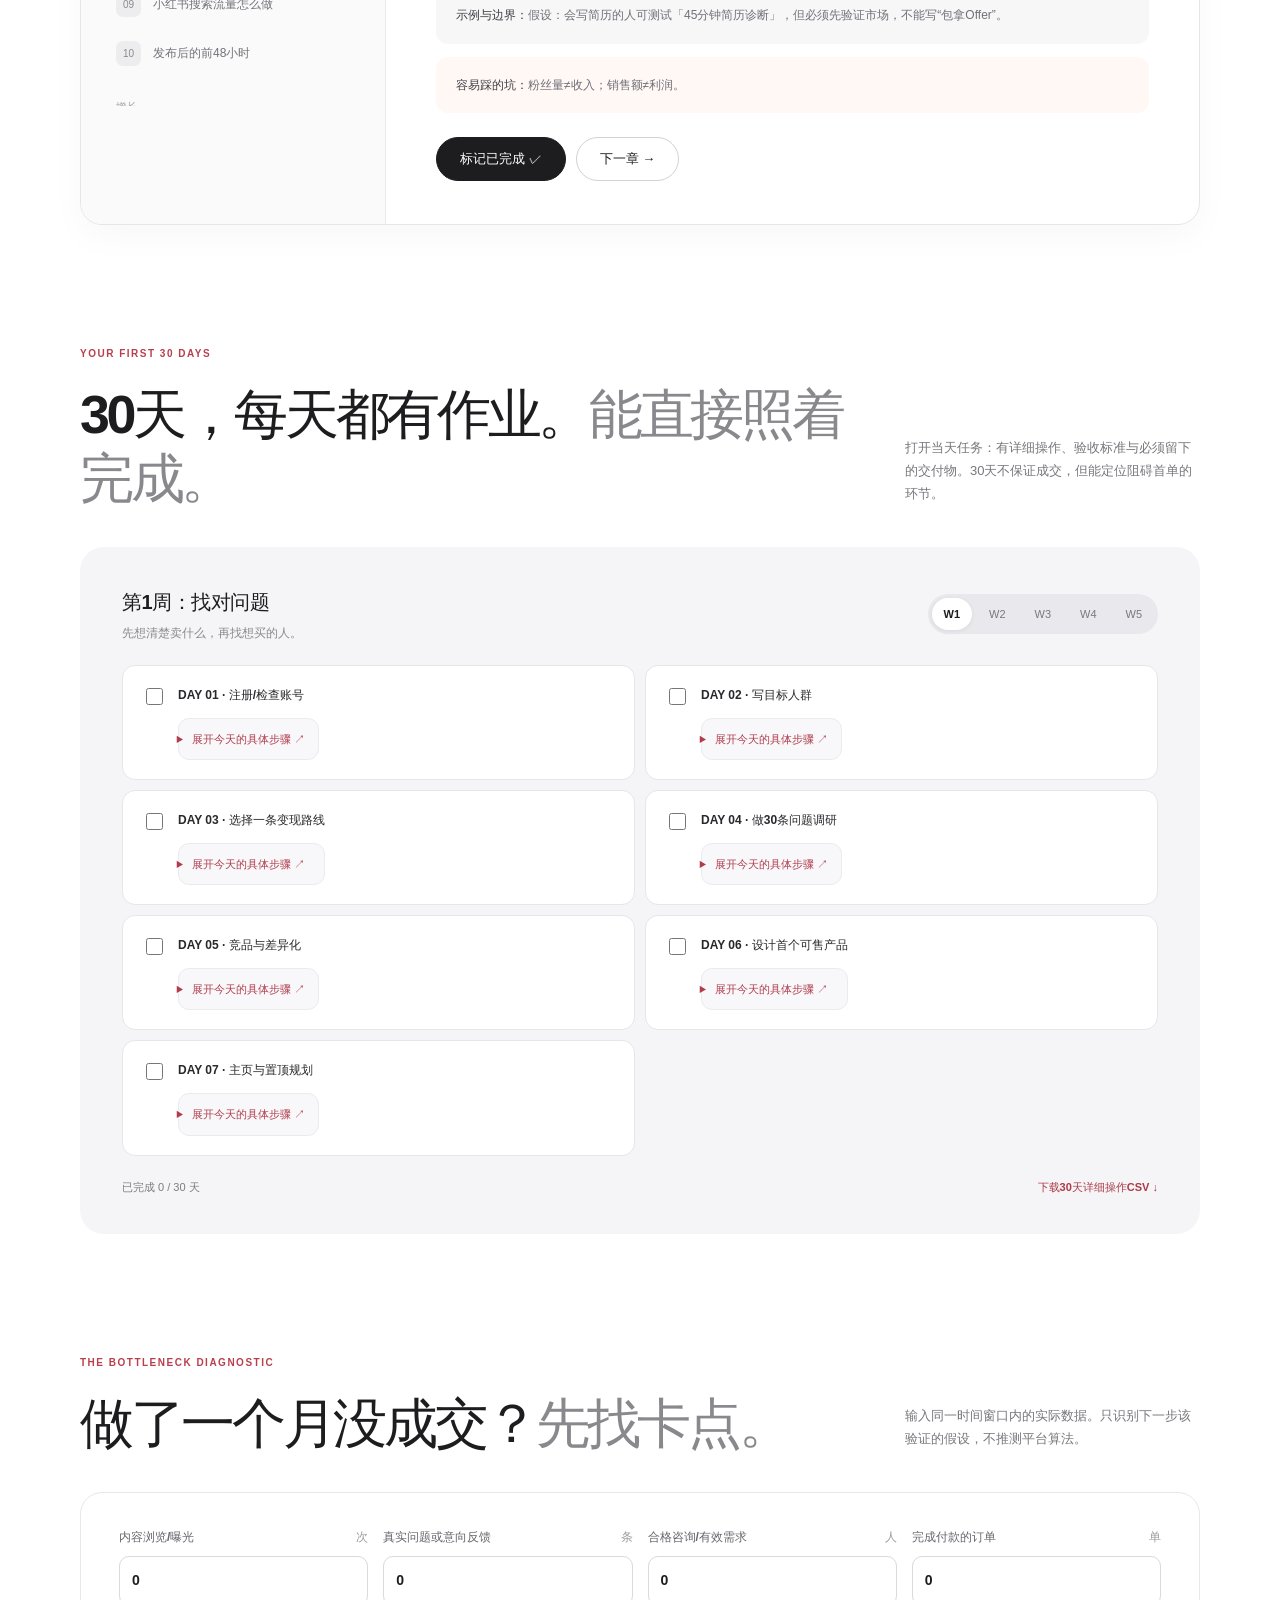
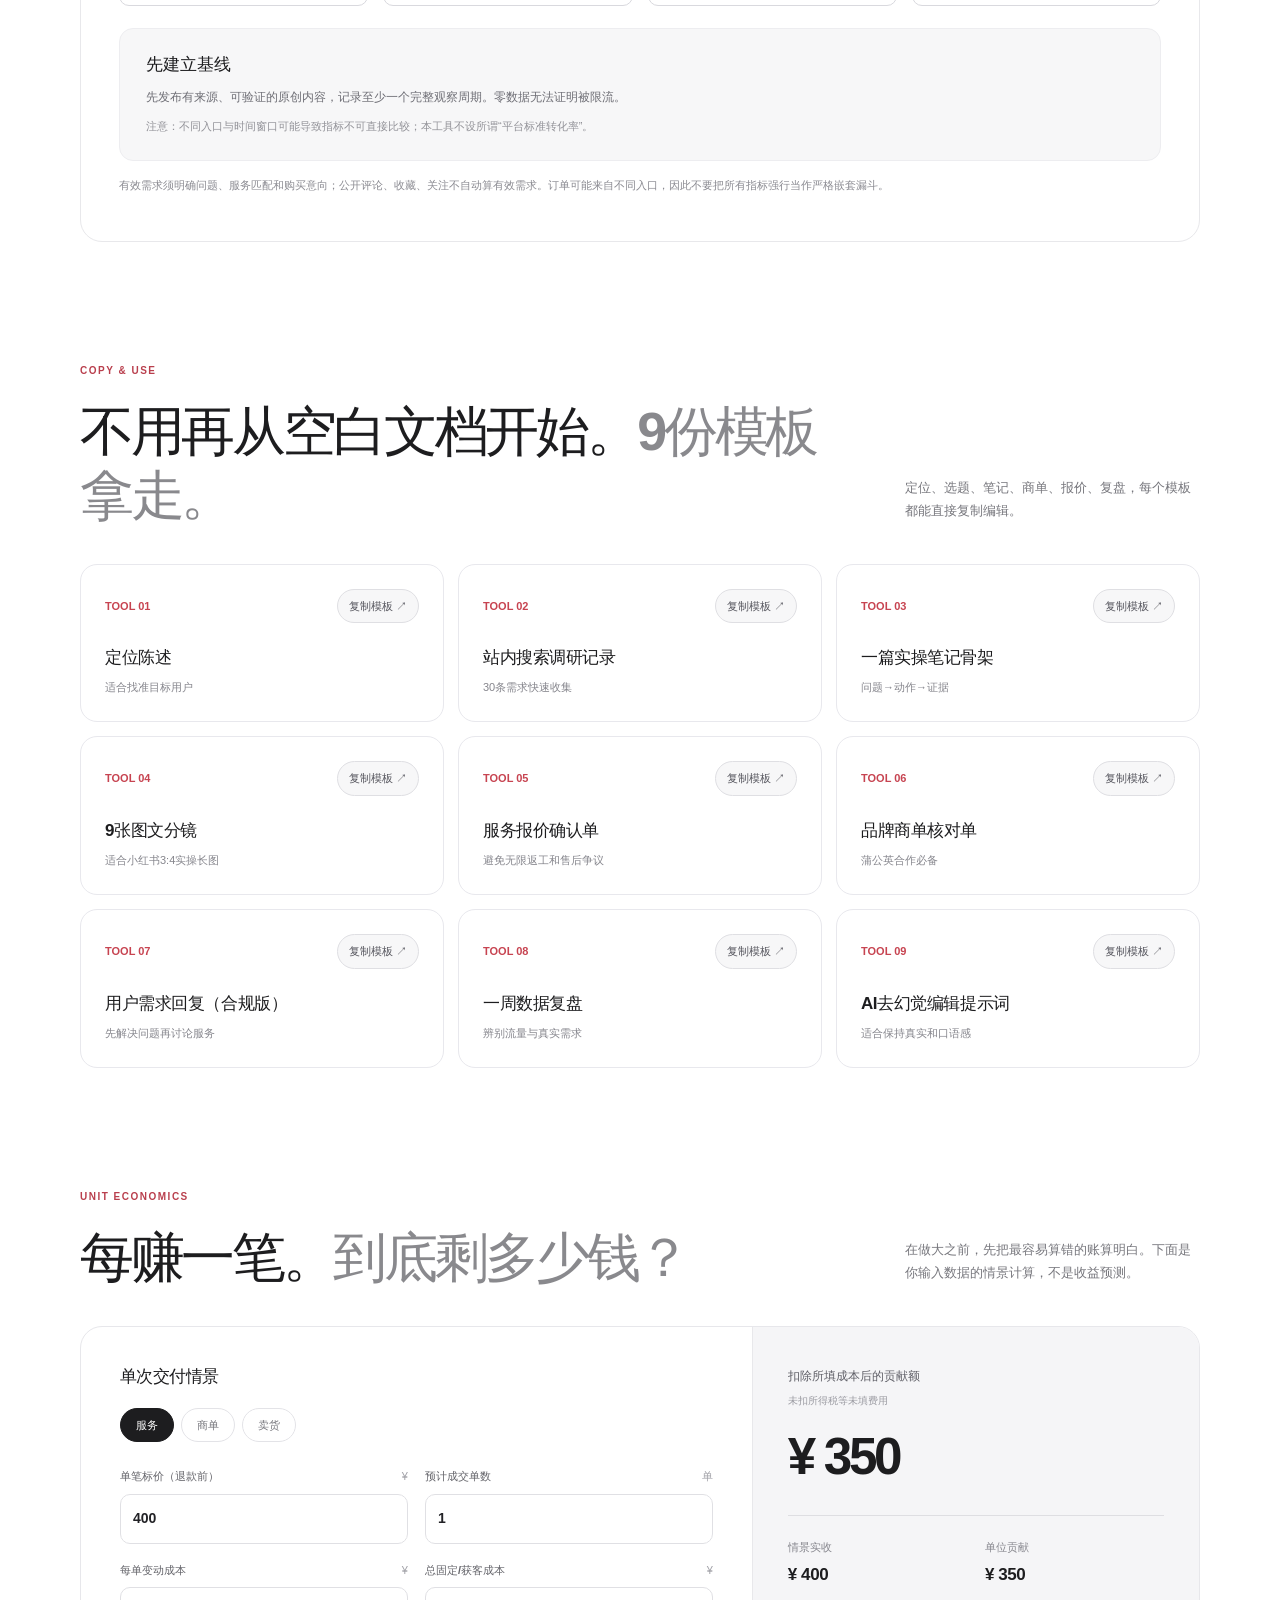
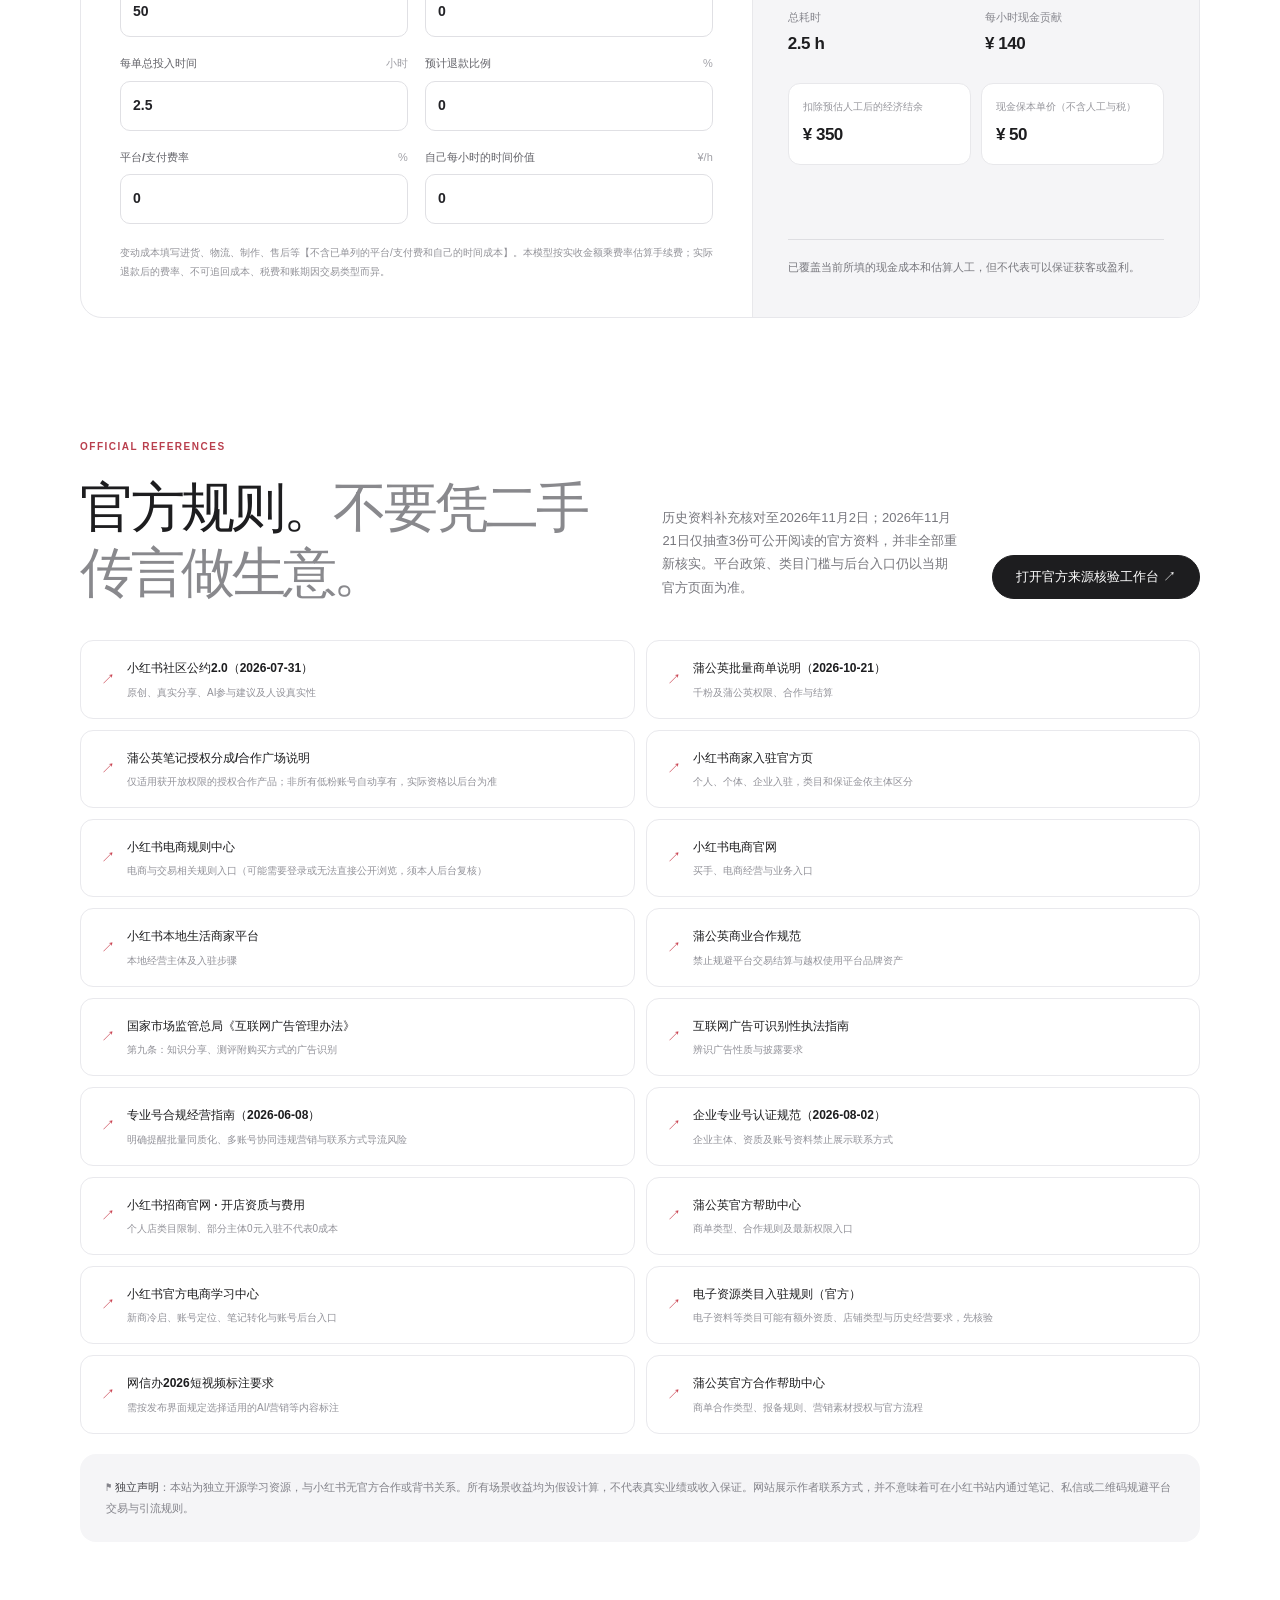
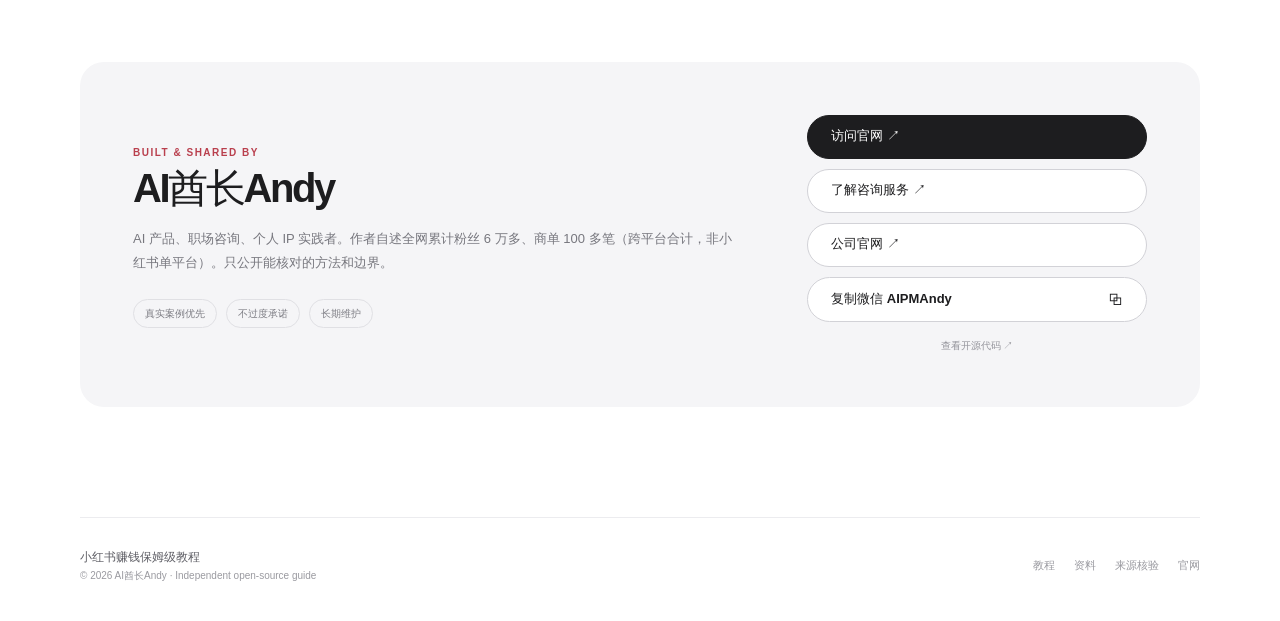
==== commit 97a6c93b: "feat: link source desk and PDF, clarify provenance, add company CTA" ====
--- a/index.html
+++ b/index.html
@@ -14,7 +14,7 @@
 <meta content="summary_large_image" name="twitter:card"/>
 <meta content="1200" property="og:image:width"/><meta content="630" property="og:image:height"/><meta content="小红书赚钱保姆级教程：30天逐日实操、4套起号方案、26章教程" property="og:image:alt"/><meta content="zh_CN" property="og:locale"/>
 <meta content="@AIPMAndy" name="twitter:creator"/><meta content="小红书从0起号到变现 · 30天照做实操手册" name="twitter:title"/><meta content="先验证愿不愿意付钱，再考虑如何涨粉。26章完整实操手册、30天计划、收入成本计算器。" name="twitter:description"/><meta content="https://aipmandy.github.io/xiaohongshu-income-handbook/assets/social-preview.png" name="twitter:image"/><meta content="index,follow,max-image-preview:large" name="robots"/><meta content="小红书赚钱,小红书变现,小红书副业,蒲公英商单,小红书开店,小红书买手,小红书教程,AI酋长Andy" name="keywords"/>
-<script type="application/ld+json">{"@context":"https://schema.org","@graph":[{"@type":"Person","@id":"https://github.com/AIPMAndy#person","name":"AI酋长Andy","alternateName":["AI Chief Andy","Andy Liu","AIPMAndy"],"url":"https://metaver.vip/","sameAs":["https://x.com/AIPMAndy","https://github.com/AIPMAndy","https://metaver.vip/","https://t.me/AIPMAndy","https://www.threads.com/@andyaipm","https://www.youtube.com/channel/UCo3Uq_DFHKFQxX2vLqEZ8mw","https://space.bilibili.com/100287319","https://www.xiaohongshu.com/user/profile/578dd31382ec3924141f799e","https://aipmandy.github.io/"],"jobTitle":"连续创业者（AI + 产品方法论），前腾讯/百度 AI 产品专家，大模型独角兽前 VP"},{"@type":"WebSite","@id":"https://aipmandy.github.io/xiaohongshu-income-handbook/#website","url":"https://aipmandy.github.io/xiaohongshu-income-handbook/","name":"小红书赚钱保姆级教程","description":"小红书从0起号与变现：4套起号方案、12篇样稿、30天逐日实操和26章教程，免费开源。","inLanguage":"zh-CN","author":{"@id":"https://github.com/AIPMAndy#person"},"publisher":{"@id":"https://github.com/AIPMAndy#person"}},{"@type":"LearningResource","@id":"https://aipmandy.github.io/xiaohongshu-income-handbook/#handbook","name":"小红书赚钱保姆级教程（2026）","url":"https://aipmandy.github.io/xiaohongshu-income-handbook/","description":"小红书从0起号与变现：4套起号方案、12篇样稿、30天逐日实操和26章教程，免费开源。","inLanguage":"zh-CN","learningResourceType":"教程","isAccessibleForFree":true,"license":"https://opensource.org/licenses/MIT","dateModified":"2026-11-02","author":{"@id":"https://github.com/AIPMAndy#person"},"image":"https://aipmandy.github.io/xiaohongshu-income-handbook/assets/social-preview.png"}]}</script>
+<script type="application/ld+json">{"@context":"https://schema.org","@graph":[{"@type":"Person","@id":"https://github.com/AIPMAndy#person","name":"AI酋长Andy","alternateName":["AI Chief Andy","Andy Liu","AIPMAndy"],"url":"https://metaver.vip/","sameAs":["https://x.com/AIPMAndy","https://github.com/AIPMAndy","https://metaver.vip/","https://t.me/AIPMAndy","https://www.threads.com/@andyaipm","https://www.youtube.com/channel/UCo3Uq_DFHKFQxX2vLqEZ8mw","https://space.bilibili.com/100287319","https://www.xiaohongshu.com/user/profile/578dd31382ec3924141f799e","https://aipmandy.github.io/"],"jobTitle":"流量 AI 联合创始人、星觉 AI 创始人"},{"@type":"WebSite","@id":"https://aipmandy.github.io/xiaohongshu-income-handbook/#website","url":"https://aipmandy.github.io/xiaohongshu-income-handbook/","name":"小红书赚钱保姆级教程","description":"小红书从0起号与变现：4套起号方案、12篇样稿、30天逐日实操和26章教程，免费开源。","inLanguage":"zh-CN","author":{"@id":"https://github.com/AIPMAndy#person"},"publisher":{"@id":"https://github.com/AIPMAndy#person"}},{"@type":"LearningResource","@id":"https://aipmandy.github.io/xiaohongshu-income-handbook/#handbook","name":"小红书赚钱保姆级教程（2026）","url":"https://aipmandy.github.io/xiaohongshu-income-handbook/","description":"小红书从0起号与变现：4套起号方案、12篇样稿、30天逐日实操和26章教程，免费开源。","inLanguage":"zh-CN","learningResourceType":"教程","isAccessibleForFree":true,"license":"https://opensource.org/licenses/MIT","dateModified":"2026-11-21","author":{"@id":"https://github.com/AIPMAndy#person"},"image":"https://aipmandy.github.io/xiaohongshu-income-handbook/assets/social-preview.png"}]}</script>
 <link href="https://aipmandy.github.io/xiaohongshu-income-handbook/" rel="canonical"/>
 <link href="assets/style.css" rel="stylesheet"/>
 <link href="assets/favicon.svg" rel="icon" type="image/svg+xml"/></head>
@@ -38,7 +38,7 @@
 <div class="hero-copy">
 <h1>从 0 开始做小红书。<br/><span class="gradient-text">一篇一篇，走到第一单。</span></h1>
 <p class="hero-sub">不需要先买课。打开网页，选你的身份，复制主页简介、选题与笔记模板。按 30 天任务完成账号搭建、真实内容、合规承接与首单验证。</p>
-<div class="hero-buttons"><a class="btn primary" href="#start">从第 0 天开始 <span>↗</span></a><a class="btn secondary" href="#playbooks">复制我的起号方案 <span>→</span></a></div>
+<div class="hero-buttons"><a class="btn primary" href="#start">从第 0 天开始 <span>↗</span></a><a class="btn secondary" href="#playbooks">复制我的起号方案 <span>→</span></a><a class="btn secondary" href="pdf/xiaohongshu-income-handbook-guide.pdf" download>免费下载 74 页 PDF ↓</a></div>
 <div class="hero-cred"><div class="avatars">A<span>AI</span></div><div>AI酋长Andy · 独立整理<br/><small>基于公开资料与实操方法，无收入保证</small></div></div>
 </div>
 <div aria-label="网站教程界面设计展示。示意展示30天计划的操作结构，不包含真实收入或用户数据" class="hero-visual">
@@ -111,10 +111,10 @@
 <label>预计退款比例 <span>%</span><input id="calcRefund" inputmode="decimal" max="100" min="0" step="1" type="number" value="0"/></label><label>平台/支付费率 <span>%</span><input id="calcPlatform" inputmode="decimal" max="100" min="0" step="0.1" type="number" value="0"/></label><label>自己每小时的时间价值 <span>¥/h</span><input id="calcLabor" inputmode="decimal" min="0" step="10" type="number" value="0"/></label></div>
 <p class="calc-detail">变动成本填写进货、物流、制作、售后等【不含已单列的平台/支付费和自己的时间成本】。本模型按实收金额乘费率估算手续费；实际退款后的费率、不可追回成本、税费和账期因交易类型而异。</p></div>
 <div class="calc-result"><div class="result-label">扣除所填成本后的贡献额 <small>未扣所得税等未填费用</small></div><div class="result-big" id="calcNet">¥ 350</div><div class="result-grid"><div><span>情景实收</span><strong id="calcGross">¥ 400</strong></div><div><span>单位贡献</span><strong id="calcUnit">¥ 350</strong></div><div><span>总耗时</span><strong id="calcTotalHours">2.5 h</strong></div><div><span>每小时现金贡献</span><strong id="calcHourly">¥ 140</strong></div></div><div class="result-extended"><div><span>扣除预估人工后的经济结余</span><strong id="calcEconomic">¥ 350</strong></div><div><span>现金保本单价（不含人工与税）</span><strong id="calcBreakEven">¥ 50</strong></div></div><div class="result-tip" id="calcAdvice">当前情景为正贡献，但还要检查税费、固定成本和真实需求。</div></div></div></section>
-<section class="container sources-section" id="sources"><div class="section-eyebrow">VERIFIED REFERENCES</div><div class="section-heading"><h2>官方规则。<span>不要凭二手传言做生意。</span></h2><p>资料补充核对至2026年11月2日。平台政策、类目门槛与后台入口可能继续变更，优先以当期官方页面为准。</p></div><div class="sources-grid" id="sourcesGrid"></div><div class="disclaimer glass">⚑ <strong>独立声明</strong>：本站为独立开源学习资源，与小红书无官方合作或背书关系。所有场景收益均为假设计算，不代表真实业绩或收入保证。网站展示作者联系方式，并不意味着可在小红书站内通过笔记、私信或二维码规避平台交易与引流规则。</div></section>
-<section class="container about-section" id="about"><div class="author-panel glass"><div><span class="section-eyebrow">BUILT &amp; SHARED BY</span><h2>AI酋长Andy</h2><p>AI 产品、职场咨询、个人 IP 实践者。作者自述全网累计粉丝 6 万多、商单 100 多笔（跨平台合计，非小红书单平台）。只公开能核对的方法和边界。</p><div class="author-facts"><span>真实案例优先</span><span>不过度承诺</span><span>长期维护</span></div></div><div class="author-actions"><a class="btn primary" href="https://metaver.vip/" rel="noopener noreferrer" target="_blank">访问官网 ↗</a><a class="btn secondary" href="https://metaver.vip/services" rel="noopener noreferrer" target="_blank">了解咨询服务 ↗</a><button class="btn outline" id="copyWechat">复制微信 AIPMAndy <span>⧉</span></button><a class="minor-link" href="https://github.com/AIPMAndy/xiaohongshu-income-handbook" rel="noopener noreferrer" target="_blank">查看开源代码 ↗</a></div></div></section>
+<section class="container sources-section" id="sources"><div class="section-eyebrow">OFFICIAL REFERENCES</div><div class="section-heading"><h2>官方规则。<span>不要凭二手传言做生意。</span></h2><p>历史资料补充核对至2026年11月2日；2026年11月21日仅抽查3份可公开阅读的官方资料，并非全部重新核实。平台政策、类目门槛与后台入口仍以当期官方页面为准。</p><p><a class="btn primary" href="source-audit.html">打开官方来源核验工作台 ↗</a></p></div><div class="sources-grid" id="sourcesGrid"></div><div class="disclaimer glass">⚑ <strong>独立声明</strong>：本站为独立开源学习资源，与小红书无官方合作或背书关系。所有场景收益均为假设计算，不代表真实业绩或收入保证。网站展示作者联系方式，并不意味着可在小红书站内通过笔记、私信或二维码规避平台交易与引流规则。</div></section>
+<section class="container about-section" id="about"><div class="author-panel glass"><div><span class="section-eyebrow">BUILT &amp; SHARED BY</span><h2>AI酋长Andy</h2><p>AI 产品、职场咨询、个人 IP 实践者。作者自述全网累计粉丝 6 万多、商单 100 多笔（跨平台合计，非小红书单平台）。只公开能核对的方法和边界。</p><div class="author-facts"><span>真实案例优先</span><span>不过度承诺</span><span>长期维护</span></div></div><div class="author-actions"><a class="btn primary" href="https://metaver.vip/" rel="noopener noreferrer" target="_blank">访问官网 ↗</a><a class="btn secondary" href="https://metaver.vip/services" rel="noopener noreferrer" target="_blank">了解咨询服务 ↗</a><a class="btn secondary" href="https://www.a6no1.cn/" rel="noopener noreferrer" target="_blank">公司官网 ↗</a><button class="btn outline" id="copyWechat">复制微信 AIPMAndy <span>⧉</span></button><a class="minor-link" href="https://github.com/AIPMAndy/xiaohongshu-income-handbook" rel="noopener noreferrer" target="_blank">查看开源代码 ↗</a></div></div></section>
 </main>
-<footer class="footer container"><div><strong>小红书赚钱保姆级教程</strong><span>© 2026 AI酋长Andy · Independent open-source guide</span></div><div><a href="#guide">教程</a><a href="#sources">资料</a><a href="https://metaver.vip/" rel="noopener noreferrer" target="_blank">官网</a></div></footer>
+<footer class="footer container"><div><strong>小红书赚钱保姆级教程</strong><span>© 2026 AI酋长Andy · Independent open-source guide</span></div><div><a href="#guide">教程</a><a href="#sources">资料</a><a href="source-audit.html">来源核验</a><a href="https://metaver.vip/" rel="noopener noreferrer" target="_blank">官网</a></div></footer>
 <div aria-live="polite" class="toast" id="toast" role="status"></div>
 <script src="assets/data.js"></script><script src="assets/blueprints.js"></script><script src="assets/app.js"></script><script src="assets/blueprints-ui.js"></script>
 </body></html>
